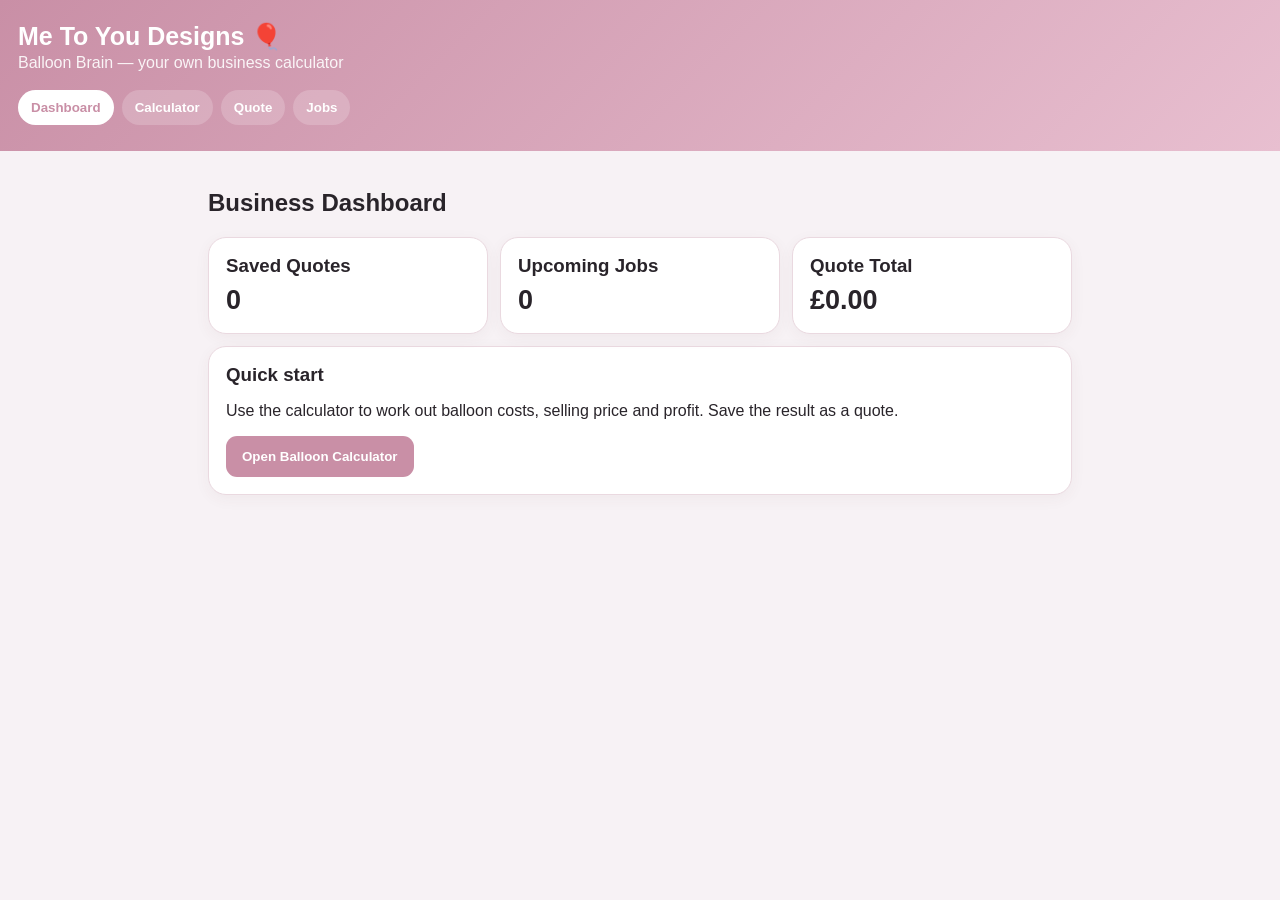
==== index.html @ 910a92fe "Rename index to index.html" ====
<!DOCTYPE html>
<html lang="en">
<head>
<meta charset="UTF-8">
<meta name="viewport" content="width=device-width, initial-scale=1.0">
<meta name="theme-color" content="#c98fa6">
<title>Me To You Designs | Balloon Brain</title>
<style>
:root{
  --pink:#c98fa6; --dark:#29242a; --light:#fff8fb; --border:#ead9e0;
  --green:#3c8b68; --red:#b84f5d;
}
*{box-sizing:border-box}
body{margin:0;font-family:-apple-system,BlinkMacSystemFont,"Segoe UI",sans-serif;background:#f7f2f5;color:var(--dark)}
header{background:linear-gradient(135deg,#c98fa6,#e8bfd0);color:white;padding:22px 18px 26px;position:sticky;top:0;z-index:5}
.logo{font-size:25px;font-weight:800}.sub{opacity:.9;margin-top:3px}
nav{display:flex;gap:8px;overflow:auto;margin-top:18px}
nav button{border:0;background:#ffffff30;color:white;padding:10px 13px;border-radius:999px;white-space:nowrap;font-weight:700}
nav button.active{background:white;color:var(--pink)}
main{max-width:900px;margin:auto;padding:18px}
.screen{display:none}.screen.active{display:block}
.grid{display:grid;grid-template-columns:repeat(auto-fit,minmax(180px,1fr));gap:12px}
.card{background:white;border:1px solid var(--border);border-radius:18px;padding:17px;box-shadow:0 4px 15px #5a33400d}
.card h3{margin:0 0 8px}.big{font-size:27px;font-weight:800}
label{display:block;font-weight:700;font-size:13px;margin:12px 0 5px}
input,select,textarea{width:100%;padding:12px;border:1px solid #dacbd2;border-radius:10px;background:white;font:inherit}
textarea{min-height:80px;resize:vertical}
button.primary{background:var(--pink);color:white;border:0;border-radius:11px;padding:13px 16px;font-weight:800;cursor:pointer}
button.secondary{background:#f2e6eb;color:var(--dark);border:0;border-radius:11px;padding:12px 15px;font-weight:700}
.actions{display:flex;gap:8px;flex-wrap:wrap;margin-top:16px}
.result{background:#fff4f8;border:1px solid #edcfdb;border-radius:15px;padding:15px;margin-top:15px}
.row{display:flex;justify-content:space-between;gap:15px;margin:7px 0}.total{font-size:21px;font-weight:900;border-top:1px solid var(--border);padding-top:10px;margin-top:10px}
.small{font-size:12px;color:#766b72}
.danger{color:var(--red);font-weight:700}
.success{color:var(--green);font-weight:800}
.quote{white-space:pre-wrap;background:white;padding:18px;border-radius:14px;border:1px solid var(--border)}
@media print{
  body{background:white}.no-print,header,nav{display:none!important}
  main{padding:0}.screen{display:none!important}.screen.printable{display:block!important}
}
</style>
</head>
<body>
<header>
  <div class="logo">Me To You Designs 🎈</div>
  <div class="sub">Balloon Brain — your own business calculator</div>
  <nav class="no-print">
    <button class="active" onclick="show('dashboard',this)">Dashboard</button>
    <button onclick="show('calculator',this)">Calculator</button>
    <button onclick="show('quote',this)">Quote</button>
    <button onclick="show('jobs',this)">Jobs</button>
  </nav>
</header>

<main>
<section id="dashboard" class="screen active">
  <h2>Business Dashboard</h2>
  <div class="grid">
    <div class="card"><h3>Saved Quotes</h3><div class="big" id="quoteCount">0</div></div>
    <div class="card"><h3>Upcoming Jobs</h3><div class="big" id="jobCount">0</div></div>
    <div class="card"><h3>Quote Total</h3><div class="big" id="quoteTotal">£0.00</div></div>
  </div>
  <div class="card" style="margin-top:12px">
    <h3>Quick start</h3>
    <p>Use the calculator to work out balloon costs, selling price and profit. Save the result as a quote.</p>
    <button class="primary" onclick="show('calculator',document.querySelectorAll('nav button')[1])">Open Balloon Calculator</button>
  </div>
</section>

<section id="calculator" class="screen">
  <h2>🎈 Balloon Calculator</h2>
  <div class="card">
    <div class="grid">
      <div><label>Display type</label>
        <select id="type">
          <option>Number Stack</option><option>Half Arch</option><option>Full Arch</option>
          <option>Organic Arch</option><option>Classic Arch</option><option>Balloon Column</option>
          <option>Balloon Tower</option><option>Table Centre</option><option>Helium Balloons</option><option>Custom</option>
        </select>
      </div>
      <div><label>Number of balloons</label><input id="balloons" type="number" min="0" value="30"></div>
      <div><label>Cost per balloon (£)</label><input id="balloonCost" type="number" min="0" step=".01" value=".12"></div>
      <div><label>Foils / special balloons (£)</label><input id="foils" type="number" min="0" step=".01" value="0"></div>
      <div><label>Other materials (£)</label><input id="materials" type="number" min="0" step=".01" value="3"></div>
      <div><label>Your labour (£)</label><input id="labour" type="number" min="0" step=".01" value="20"></div>
      <div><label>Delivery / travel (£)</label><input id="delivery" type="number" min="0" step=".01" value="0"></div>
      <div><label>Other costs (£)</label><input id="other" type="number" min="0" step=".01" value="0"></div>
      <div><label>Desired profit margin (%)</label><input id="margin" type="number" min="0" max="95" step="1" value="40"></div>
    </div>
    <div class="actions"><button class="primary" onclick="calculate()">Calculate</button><button class="secondary" onclick="resetCalc()">Reset</button></div>
    <div id="calcResult" class="result" style="display:none"></div>
  </div>
</section>

<section id="quote" class="screen">
  <h2>🧾 Create Quote</h2>
  <div class="card">
    <div class="grid">
      <div><label>Customer name</label><input id="customer"></div>
      <div><label>Customer contact</label><input id="contact"></div>
      <div><label>Event date</label><input id="eventDate" type="date"></div>
      <div><label>Venue</label><input id="venue"></div>
      <div><label>Customer price (£)</label><input id="sellPrice" type="number" min="0" step=".01"></div>
      <div><label>Deposit (£)</label><input id="deposit" type="number" min="0" step=".01" value="0"></div>
    </div>
    <label>Quote notes</label><textarea id="notes" placeholder="Colours, theme, setup details, etc."></textarea>
    <div class="actions">
      <button class="primary" onclick="saveQuote()">Save Quote</button>
      <button class="secondary" onclick="makeQuoteText()">Preview Quote</button>
    </div>
    <div id="quotePreview" class="result" style="display:none"></div>
  </div>
</section>

<section id="jobs" class="screen">
  <h2>📅 Saved Quotes & Jobs</h2>
  <div id="jobsList"></div>
</section>
</main>

<script>
const key='mtyd_balloon_quotes_v1';
let quotes=JSON.parse(localStorage.getItem(key)||'[]');
let lastCalc=null;

function money(n){return '£'+Number(n||0).toFixed(2)}
function val(id){return Number(document.getElementById(id).value)||0}

function show(id,btn){
  document.querySelectorAll('.screen').forEach(x=>x.classList.remove('active'));
  document.getElementById(id).classList.add('active');
  document.querySelectorAll('nav button').forEach(x=>x.classList.remove('active'));
  if(btn)btn.classList.add('active');
  if(id==='jobs')renderJobs();
  updateDash();
}

function calculate(){
  const balloons=val('balloons'), balloonCost=val('balloonCost');
  const balloonTotal=balloons*balloonCost;
  const cost=balloonTotal+val('foils')+val('materials')+val('labour')+val('delivery')+val('other');
  const margin=Math.min(95,val('margin'));
  const sell=cost/(1-margin/100);
  const profit=sell-cost;
  const result=document.getElementById('calcResult');
  lastCalc={type:document.getElementById('type').value,cost,sell,profit};
  result.style.display='block';
  result.innerHTML=`
    <div class="row"><span>Balloon materials</span><strong>${money(balloonTotal)}</strong></div>
    <div class="row"><span>Foils / special balloons</span><strong>${money(val('foils'))}</strong></div>
    <div class="row"><span>Other materials</span><strong>${money(val('materials'))}</strong></div>
    <div class="row"><span>Labour</span><strong>${money(val('labour'))}</strong></div>
    <div class="row"><span>Delivery / travel</span><strong>${money(val('delivery'))}</strong></div>
    <div class="row"><span>Other costs</span><strong>${money(val('other'))}</strong></div>
    <div class="row total"><span>Total cost</span><strong>${money(cost)}</strong></div>
    <div class="row"><span>Suggested customer price</span><strong>${money(sell)}</strong></div>
    <div class="row success"><span>Your estimated profit</span><strong>${money(profit)}</strong></div>
    <div class="small">This is a starting calculator — you can overwrite the customer price when creating the quote.</div>
    <div class="actions"><button class="primary" onclick="usePrice(${sell.toFixed(2)})">Use this price for quote</button></div>`;
}

function usePrice(p){
  document.getElementById('sellPrice').value=p;
  show('quote',document.querySelectorAll('nav button')[2]);
}

function resetCalc(){
  ['balloons','balloonCost','foils','materials','labour','delivery','other','margin'].forEach((id,i)=>{
    document.getElementById(id).value=['30','.12','0','3','20','0','0','40'][i];
  });
  document.getElementById('calcResult').style.display='none';lastCalc=null;
}

function saveQuote(){
  const q={
    id:'MTYD-Q'+String(Date.now()).slice(-6),
    customer:document.getElementById('customer').value.trim()||'Unnamed customer',
    contact:document.getElementById('contact').value.trim(),
    eventDate:document.getElementById('eventDate').value,
    venue:document.getElementById('venue').value.trim(),
    price:val('sellPrice'),deposit:val('deposit'),
    notes:document.getElementById('notes').value.trim(),
    type:lastCalc?.type||'Custom',
    cost:lastCalc?.cost||0,
    profit:lastCalc ? val('sellPrice')-lastCalc.cost : val('sellPrice'),
    created:new Date().toISOString()
  };
  quotes.unshift(q);localStorage.setItem(key,JSON.stringify(quotes));updateDash();
  document.getElementById('quotePreview').style.display='block';
  document.getElementById('quotePreview').innerHTML='<strong>Saved!</strong> '+q.id+' has been saved on this device.';
  renderJobs();
}

function makeQuoteText(){
  const customer=document.getElementById('customer').value||'Customer';
  const price=val('sellPrice'), deposit=val('deposit');
  const balance=Math.max(0,price-deposit);
  const text=`ME TO YOU DESIGNS 🎈

BALLOON QUOTE

Customer: ${customer}
Event date: ${document.getElementById('eventDate').value||'TBC'}
Venue: ${document.getElementById('venue').value||'TBC'}

Package: ${lastCalc?.type||'Custom'}
Price: ${money(price)}
Deposit: ${money(deposit)}
Balance: ${money(balance)}

${document.getElementById('notes').value||''}

Thank you for choosing Me To You Designs.`;
  const box=document.getElementById('quotePreview');
  box.style.display='block';
  box.innerHTML='<div class="quote">'+text.replaceAll('&','&amp;').replaceAll('<','&lt;')+'</div><div class="actions"><button class="secondary" onclick="window.print()">Print / Save PDF</button></div>';
}

function renderJobs(){
  const box=document.getElementById('jobsList');
  if(!quotes.length){box.innerHTML='<div class="card">No saved quotes yet.</div>';return}
  box.innerHTML=quotes.map(q=>`
    <div class="card" style="margin-bottom:10px">
      <div class="row"><strong>${escapeHtml(q.customer)}</strong><strong>${money(q.price)}</strong></div>
      <div class="small">${q.id} · ${q.type} · ${q.eventDate||'Date TBC'}</div>
      <div class="row"><span>Deposit</span><strong>${money(q.deposit)}</strong></div>
      <div class="row"><span>Balance</span><strong>${money(Math.max(0,q.price-q.deposit))}</strong></div>
      <div class="actions"><button class="secondary" onclick="deleteQuote('${q.id}')">Delete</button></div>
    </div>`).join('');
}

function deleteQuote(id){
  quotes=quotes.filter(q=>q.id!==id);localStorage.setItem(key,JSON.stringify(quotes));renderJobs();updateDash();
}
function escapeHtml(s){return String(s).replace(/[&<>"']/g,m=>({'&':'&amp;','<':'&lt;','>':'&gt;','"':'&quot;',"'":'&#39;'}[m]))}
function updateDash(){
  document.getElementById('quoteCount').textContent=quotes.length;
  document.getElementById('jobCount').textContent=quotes.filter(q=>q.eventDate).length;
  document.getElementById('quoteTotal').textContent=money(quotes.reduce((a,q)=>a+q.price,0));
}
updateDash();
</script>
</body>
</html>
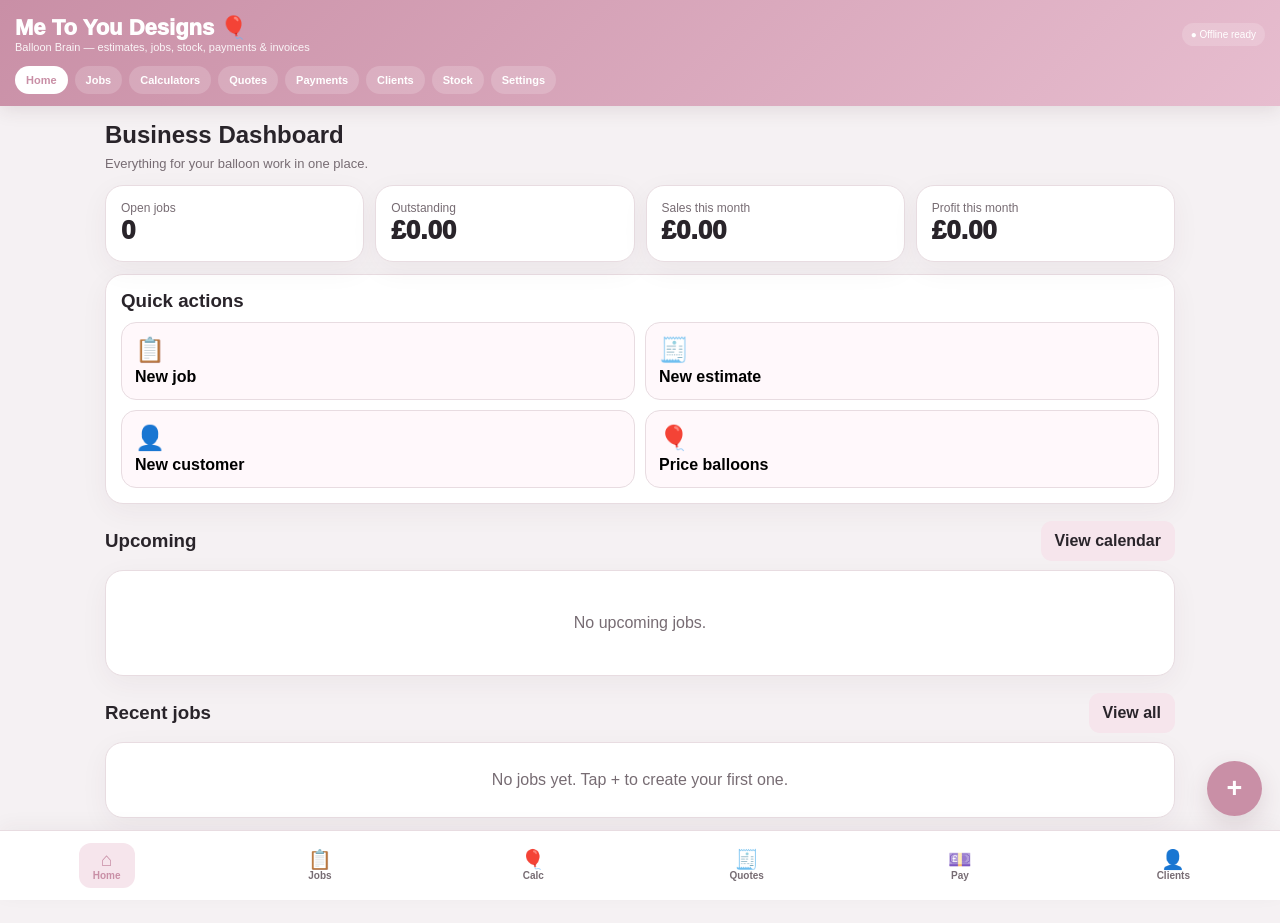
==== commit 53dcfd43: "Rename index 2.html to index.html" ====
--- a/index.html
+++ b/index.html
@@ -1,244 +1,327 @@
-<!DOCTYPE html>
+<!doctype html>
 <html lang="en">
 <head>
-<meta charset="UTF-8">
-<meta name="viewport" content="width=device-width, initial-scale=1.0">
+<meta charset="utf-8">
+<meta name="viewport" content="width=device-width,initial-scale=1,viewport-fit=cover">
 <meta name="theme-color" content="#c98fa6">
-<title>Me To You Designs | Balloon Brain</title>
+<title>Me To You Designs — Balloon Brain</title>
 <style>
-:root{
-  --pink:#c98fa6; --dark:#29242a; --light:#fff8fb; --border:#ead9e0;
-  --green:#3c8b68; --red:#b84f5d;
-}
-*{box-sizing:border-box}
-body{margin:0;font-family:-apple-system,BlinkMacSystemFont,"Segoe UI",sans-serif;background:#f7f2f5;color:var(--dark)}
-header{background:linear-gradient(135deg,#c98fa6,#e8bfd0);color:white;padding:22px 18px 26px;position:sticky;top:0;z-index:5}
-.logo{font-size:25px;font-weight:800}.sub{opacity:.9;margin-top:3px}
-nav{display:flex;gap:8px;overflow:auto;margin-top:18px}
-nav button{border:0;background:#ffffff30;color:white;padding:10px 13px;border-radius:999px;white-space:nowrap;font-weight:700}
-nav button.active{background:white;color:var(--pink)}
-main{max-width:900px;margin:auto;padding:18px}
-.screen{display:none}.screen.active{display:block}
-.grid{display:grid;grid-template-columns:repeat(auto-fit,minmax(180px,1fr));gap:12px}
-.card{background:white;border:1px solid var(--border);border-radius:18px;padding:17px;box-shadow:0 4px 15px #5a33400d}
-.card h3{margin:0 0 8px}.big{font-size:27px;font-weight:800}
-label{display:block;font-weight:700;font-size:13px;margin:12px 0 5px}
-input,select,textarea{width:100%;padding:12px;border:1px solid #dacbd2;border-radius:10px;background:white;font:inherit}
-textarea{min-height:80px;resize:vertical}
-button.primary{background:var(--pink);color:white;border:0;border-radius:11px;padding:13px 16px;font-weight:800;cursor:pointer}
-button.secondary{background:#f2e6eb;color:var(--dark);border:0;border-radius:11px;padding:12px 15px;font-weight:700}
-.actions{display:flex;gap:8px;flex-wrap:wrap;margin-top:16px}
-.result{background:#fff4f8;border:1px solid #edcfdb;border-radius:15px;padding:15px;margin-top:15px}
-.row{display:flex;justify-content:space-between;gap:15px;margin:7px 0}.total{font-size:21px;font-weight:900;border-top:1px solid var(--border);padding-top:10px;margin-top:10px}
-.small{font-size:12px;color:#766b72}
-.danger{color:var(--red);font-weight:700}
-.success{color:var(--green);font-weight:800}
-.quote{white-space:pre-wrap;background:white;padding:18px;border-radius:14px;border:1px solid var(--border)}
-@media print{
-  body{background:white}.no-print,header,nav{display:none!important}
-  main{padding:0}.screen{display:none!important}.screen.printable{display:block!important}
-}
+:root{--pink:#c98fa6;--pink2:#f6e5ec;--pink3:#fff8fb;--ink:#29242a;--muted:#776c73;--bg:#f5f1f3;--card:#fff;--line:#e8dce1;--green:#2e805a;--green2:#e5f4ed;--amber:#a36b17;--amber2:#fff3d9;--red:#b74b58;--red2:#fae7ea;--blue:#5275a7;--blue2:#eaf0f8;--shadow:0 8px 28px #482a340d}
+*{box-sizing:border-box}html{scroll-behavior:smooth}body{margin:0;background:var(--bg);color:var(--ink);font-family:-apple-system,BlinkMacSystemFont,"Segoe UI",sans-serif;padding-bottom:78px}
+button,input,select,textarea{font:inherit}button{cursor:pointer}.hidden{display:none!important}
+.top{position:sticky;top:0;z-index:40;background:linear-gradient(135deg,#c98fa6,#e7bdcf);color:#fff;padding:15px 15px 12px;box-shadow:0 4px 18px #4b24321c}.headrow{display:flex;justify-content:space-between;gap:10px;align-items:center}.brand{font-size:22px;font-weight:950}.tag{font-size:11px;opacity:.9}.online{font-size:10px;background:#ffffff2d;padding:6px 9px;border-radius:999px;white-space:nowrap}.topnav{display:flex;gap:7px;overflow:auto;margin-top:13px}.topnav button{border:0;background:#ffffff2d;color:#fff;border-radius:999px;padding:8px 11px;font-size:11px;font-weight:850;white-space:nowrap}.topnav button.active{background:#fff;color:var(--pink)}
+main{max-width:1100px;margin:auto;padding:15px}.page{display:none}.page.active{display:block}
+h1,h2,h3{margin:0 0 10px}.subtitle{color:var(--muted);font-size:13px;margin:-3px 0 14px}.grid{display:grid;grid-template-columns:repeat(auto-fit,minmax(180px,1fr));gap:11px}.two{display:grid;grid-template-columns:1fr 1fr;gap:11px}.three{display:grid;grid-template-columns:repeat(3,1fr);gap:9px}
+.card{background:var(--card);border:1px solid var(--line);border-radius:18px;padding:15px;box-shadow:var(--shadow);margin-bottom:12px}.metric{font-size:26px;font-weight:950}.muted,.small{font-size:12px;color:var(--muted)}.label{font-size:11px;font-weight:850;display:block;margin:10px 0 5px}input,select,textarea{width:100%;padding:11px;border:1px solid #d9cbd2;border-radius:10px;background:#fff;color:var(--ink);outline:none}textarea{min-height:80px;resize:vertical}.actions{display:flex;flex-wrap:wrap;gap:8px;margin-top:12px}.btn{border:0;border-radius:11px;padding:11px 14px;font-weight:850}.primary{background:var(--pink);color:#fff}.soft{background:var(--pink2);color:var(--ink)}.green{background:var(--green2);color:var(--green)}.amber{background:var(--amber2);color:var(--amber)}.blue{background:var(--blue2);color:var(--blue)}.danger{background:var(--red2);color:var(--red)}.outline{background:#fff;border:1px solid var(--line)}.pill{display:inline-block;padding:5px 8px;border-radius:999px;background:var(--pink2);font-size:10px;font-weight:900}.pill.green{background:var(--green2);color:var(--green)}.pill.amber{background:var(--amber2);color:var(--amber)}.pill.red{background:var(--red2);color:var(--red)}.pill.blue{background:var(--blue2);color:var(--blue)}
+.row{display:flex;justify-content:space-between;gap:14px;padding:6px 0}.total{border-top:1px solid var(--line);padding-top:10px;margin-top:7px;font-size:19px;font-weight:950}.empty{text-align:center;padding:28px;color:var(--muted)}.private{background:var(--pink3);border:1px dashed #d7aabb;border-radius:13px;padding:11px;font-size:12px}.alert{border-radius:14px;padding:12px;margin-bottom:10px;font-size:12px}.alert.amber{background:var(--amber2);color:var(--amber)}.alert.red{background:var(--red2);color:var(--red)}.section{display:flex;justify-content:space-between;align-items:center;gap:10px;margin:17px 0 9px}.section h3{margin:0}.search{margin-bottom:11px}
+.quickgrid{display:grid;grid-template-columns:repeat(2,1fr);gap:10px}.quick{border:1px solid var(--line);background:var(--pink3);border-radius:15px;padding:13px;text-align:left;font-weight:850}.quick b{font-size:24px;display:block;margin-bottom:4px}.element{background:var(--pink3);border:1px solid var(--line);border-radius:14px;padding:11px;margin-bottom:9px}.elementgrid{display:grid;grid-template-columns:1.5fr .6fr .8fr .8fr;gap:8px}.elementtotal{margin-top:8px;border-top:1px solid var(--line);padding-top:7px;font-size:11px}.materialline{display:grid;grid-template-columns:1.4fr .6fr .8fr .8fr auto;gap:7px;align-items:end;margin-bottom:7px}.table{width:100%;border-collapse:collapse;font-size:12px}.table th,.table td{text-align:left;padding:8px;border-bottom:1px solid var(--line)}.table th{font-size:10px;color:var(--muted)}.calendar{display:grid;grid-template-columns:repeat(7,1fr);gap:5px}.day{background:#fff;border:1px solid var(--line);border-radius:10px;min-height:70px;padding:6px;font-size:10px}.day strong{font-size:11px}.day.job{border-color:#d5a8b8;background:var(--pink3)}.day .event{display:block;margin-top:4px;background:var(--pink2);border-radius:5px;padding:3px;font-weight:800;overflow:hidden}.quote-paper{background:#fff;border:1px solid #ddd;border-radius:8px;padding:24px;max-width:820px;margin:auto}.quote-head{display:flex;justify-content:space-between;gap:20px;border-bottom:2px solid var(--pink);padding-bottom:14px;margin-bottom:17px}.logoText{font-size:22px;font-weight:950;color:var(--pink)}.fab{position:fixed;right:18px;bottom:84px;width:55px;height:55px;border:0;border-radius:50%;background:var(--pink);color:#fff;font-size:27px;font-weight:900;box-shadow:0 9px 24px #54293624;z-index:35}.bottom{position:fixed;left:0;right:0;bottom:0;height:70px;background:#fff;border-top:1px solid var(--line);z-index:40;display:flex;justify-content:space-around;align-items:center;padding-bottom:env(safe-area-inset-bottom);box-shadow:0 -5px 18px #482a340b}.bottom button{border:0;background:transparent;color:var(--muted);font-size:10px;font-weight:850;padding:7px 8px;border-radius:12px;min-width:56px}.bottom button span{display:block;font-size:19px;line-height:20px}.bottom button.active{background:var(--pink2);color:var(--pink)}.toast{position:fixed;left:50%;bottom:83px;transform:translate(-50%,15px);background:#29242a;color:#fff;border-radius:999px;padding:10px 15px;font-size:12px;font-weight:850;opacity:0;pointer-events:none;transition:.2s;z-index:90}.toast.show{opacity:1;transform:translate(-50%,0)}
+@media(max-width:650px){.two{grid-template-columns:1fr}.three{grid-template-columns:1fr 1fr}.elementgrid{grid-template-columns:1fr 1fr}.materialline{grid-template-columns:1fr 1fr}.quote-head{display:block}.quote-paper{padding:16px}}
+@media print{body{background:#fff;padding:0}.no-print,.top,.bottom,.fab{display:none!important}.page{display:none!important}.printable{display:block!important}.quote-paper{border:0;max-width:none;box-shadow:none}}
 </style>
 </head>
 <body>
-<header>
-  <div class="logo">Me To You Designs 🎈</div>
-  <div class="sub">Balloon Brain — your own business calculator</div>
-  <nav class="no-print">
-    <button class="active" onclick="show('dashboard',this)">Dashboard</button>
-    <button onclick="show('calculator',this)">Calculator</button>
-    <button onclick="show('quote',this)">Quote</button>
-    <button onclick="show('jobs',this)">Jobs</button>
-  </nav>
+<header class="top no-print">
+ <div class="headrow"><div><div class="brand">Me To You Designs 🎈</div><div class="tag">Balloon Brain — estimates, jobs, stock, payments & invoices</div></div><div class="online">● Offline ready</div></div>
+ <div class="topnav">
+  <button data-go="home" class="active">Home</button><button data-go="jobs">Jobs</button><button data-go="calc">Calculators</button><button data-go="quotes">Quotes</button><button data-go="invoices">Payments</button><button data-go="clients">Clients</button><button data-go="stock">Stock</button><button data-go="settings">Settings</button>
+ </div>
 </header>
 
 <main>
-<section id="dashboard" class="screen active">
-  <h2>Business Dashboard</h2>
-  <div class="grid">
-    <div class="card"><h3>Saved Quotes</h3><div class="big" id="quoteCount">0</div></div>
-    <div class="card"><h3>Upcoming Jobs</h3><div class="big" id="jobCount">0</div></div>
-    <div class="card"><h3>Quote Total</h3><div class="big" id="quoteTotal">£0.00</div></div>
+<!-- HOME -->
+<section id="home" class="page active">
+ <h2>Business Dashboard</h2><div class="subtitle">Everything for your balloon work in one place.</div>
+ <div id="dashboardAlerts"></div>
+ <div class="grid">
+  <div class="card"><div class="muted">Open jobs</div><div class="metric" id="dJobs">0</div></div>
+  <div class="card"><div class="muted">Outstanding</div><div class="metric" id="dOutstanding">£0.00</div></div>
+  <div class="card"><div class="muted">Sales this month</div><div class="metric" id="dSales">£0.00</div></div>
+  <div class="card"><div class="muted">Profit this month</div><div class="metric" id="dProfit">£0.00</div></div>
+ </div>
+ <div class="card"><h3>Quick actions</h3><div class="quickgrid">
+  <button class="quick" onclick="newJob()"><b>📋</b>New job</button>
+  <button class="quick" onclick="newQuote()"><b>🧾</b>New estimate</button>
+  <button class="quick" onclick="newClient()"><b>👤</b>New customer</button>
+  <button class="quick" onclick="go('calc')"><b>🎈</b>Price balloons</button>
+ </div></div>
+ <div class="section"><h3>Upcoming</h3><button class="btn soft" onclick="go('calendar')">View calendar</button></div>
+ <div class="card" id="upcomingHome"></div>
+ <div class="section"><h3>Recent jobs</h3><button class="btn soft" onclick="go('jobs')">View all</button></div>
+ <div id="recentHome"></div>
+</section>
+
+<!-- JOBS -->
+<section id="jobs" class="page">
+ <div class="section"><div><h2>📋 Jobs</h2><div class="subtitle">Your balloon order book.</div></div><button class="btn primary" onclick="newJob()">+ New job</button></div>
+ <input class="search" id="jobSearch" placeholder="Search customer, job number, venue or item…" oninput="renderJobs()">
+ <div class="three">
+  <select id="jobFilterStatus" onchange="renderJobs()"><option value="">All statuses</option><option>Enquiry</option><option>Quote Sent</option><option>Booked</option><option>Deposit Paid</option><option>Ready to Make</option><option>In Progress</option><option>Ready for Setup</option><option>Completed</option><option>Cancelled</option></select>
+  <input id="jobFilterDate" type="date" onchange="renderJobs()">
+  <select id="jobFilterPayment" onchange="renderJobs()"><option value="">All payments</option><option>Unpaid</option><option>Part Paid</option><option>Paid</option></select>
+ </div>
+ <div id="jobList" style="margin-top:12px"></div>
+</section>
+
+<!-- JOB FORM -->
+<section id="jobForm" class="page">
+ <div class="section"><div><h2 id="jobFormTitle">New Job</h2><div class="subtitle">Create the full balloon job record.</div></div><button class="btn soft" onclick="go('jobs')">Cancel</button></div>
+ <div class="card">
+  <h3>Customer & event</h3><div class="two">
+   <div><label class="label">Customer</label><select id="jClient"></select></div>
+   <div><label class="label">Customer contact</label><input id="jContact"></div>
+   <div><div class="label">Event date</div><input id="jDate" type="date"></div>
+   <div><div class="label">Event time</div><input id="jTime" type="time"></div>
+   <div><div class="label">Occasion</div><input id="jOccasion" placeholder="Birthday, baby shower, wedding…"></div>
+   <div><div class="label">Venue</div><input id="jVenue"></div>
+   <div><div class="label">Indoor / outdoor</div><select id="jLocation"><option>Indoor</option><option>Outdoor</option><option>Both</option></select></div>
+   <div><div class="label">Delivery / collection</div><select id="jDelivery"><option>Collection</option><option>Delivery</option><option>Delivery + setup</option><option>Customer setup</option></select></div>
   </div>
-  <div class="card" style="margin-top:12px">
-    <h3>Quick start</h3>
-    <p>Use the calculator to work out balloon costs, selling price and profit. Save the result as a quote.</p>
-    <button class="primary" onclick="show('calculator',document.querySelectorAll('nav button')[1])">Open Balloon Calculator</button>
+  <label class="label">Theme / colours</label><input id="jTheme" placeholder="e.g. pink, white, rose gold">
+  <label class="label">Customer notes</label><textarea id="jNotes"></textarea>
+ </div>
+ <div class="card">
+  <h3>Job status & payment</h3><div class="two">
+   <div><label class="label">Job status</label><select id="jStatus"><option>Enquiry</option><option>Quote Sent</option><option>Booked</option><option>Deposit Paid</option><option>Ready to Make</option><option>In Progress</option><option>Ready for Setup</option><option>Completed</option><option>Cancelled</option></select></div>
+   <div><label class="label">Payment status</label><select id="jPaymentStatus"><option>Unpaid</option><option>Part Paid</option><option>Paid</option></select></div>
+   <div><label class="label">Customer price (£)</label><input id="jPrice" type="number" step=".01"></div>
+   <div><label class="label">Deposit (£)</label><input id="jDeposit" type="number" step=".01" value="0"></div>
+   <div><label class="label">Labour (£)</label><input id="jLabour" type="number" step=".01" value="0"></div>
+   <div><label class="label">Delivery/travel (£)</label><input id="jTravel" type="number" step=".01" value="0"></div>
   </div>
-</section>
-
-<section id="calculator" class="screen">
-  <h2>🎈 Balloon Calculator</h2>
-  <div class="card">
-    <div class="grid">
-      <div><label>Display type</label>
-        <select id="type">
-          <option>Number Stack</option><option>Half Arch</option><option>Full Arch</option>
-          <option>Organic Arch</option><option>Classic Arch</option><option>Balloon Column</option>
-          <option>Balloon Tower</option><option>Table Centre</option><option>Helium Balloons</option><option>Custom</option>
-        </select>
-      </div>
-      <div><label>Number of balloons</label><input id="balloons" type="number" min="0" value="30"></div>
-      <div><label>Cost per balloon (£)</label><input id="balloonCost" type="number" min="0" step=".01" value=".12"></div>
-      <div><label>Foils / special balloons (£)</label><input id="foils" type="number" min="0" step=".01" value="0"></div>
-      <div><label>Other materials (£)</label><input id="materials" type="number" min="0" step=".01" value="3"></div>
-      <div><label>Your labour (£)</label><input id="labour" type="number" min="0" step=".01" value="20"></div>
-      <div><label>Delivery / travel (£)</label><input id="delivery" type="number" min="0" step=".01" value="0"></div>
-      <div><label>Other costs (£)</label><input id="other" type="number" min="0" step=".01" value="0"></div>
-      <div><label>Desired profit margin (%)</label><input id="margin" type="number" min="0" max="95" step="1" value="40"></div>
-    </div>
-    <div class="actions"><button class="primary" onclick="calculate()">Calculate</button><button class="secondary" onclick="resetCalc()">Reset</button></div>
-    <div id="calcResult" class="result" style="display:none"></div>
-  </div>
-</section>
-
-<section id="quote" class="screen">
-  <h2>🧾 Create Quote</h2>
-  <div class="card">
-    <div class="grid">
-      <div><label>Customer name</label><input id="customer"></div>
-      <div><label>Customer contact</label><input id="contact"></div>
-      <div><label>Event date</label><input id="eventDate" type="date"></div>
-      <div><label>Venue</label><input id="venue"></div>
-      <div><label>Customer price (£)</label><input id="sellPrice" type="number" min="0" step=".01"></div>
-      <div><label>Deposit (£)</label><input id="deposit" type="number" min="0" step=".01" value="0"></div>
-    </div>
-    <label>Quote notes</label><textarea id="notes" placeholder="Colours, theme, setup details, etc."></textarea>
-    <div class="actions">
-      <button class="primary" onclick="saveQuote()">Save Quote</button>
-      <button class="secondary" onclick="makeQuoteText()">Preview Quote</button>
-    </div>
-    <div id="quotePreview" class="result" style="display:none"></div>
-  </div>
-</section>
-
-<section id="jobs" class="screen">
-  <h2>📅 Saved Quotes & Jobs</h2>
-  <div id="jobsList"></div>
+  <div id="jProfit" class="private" style="margin-top:10px"></div>
+ </div>
+ <div class="card">
+  <div class="section"><h3>Balloon elements</h3><button class="btn soft" onclick="addJobElement()">+ Add element</button></div>
+  <div class="small">Build the complete job from multiple balloon displays. Costs remain private.</div>
+  <div id="jobElements"></div>
+  <div id="jobTotals" class="private"></div>
+ </div>
+ <div class="card">
+  <h3>Materials needed</h3>
+  <div class="small">Use pack prices from your Balloon Cost Library or add a one-off material.</div>
+  <div id="jobMaterials"></div>
+  <div class="actions"><button class="btn soft" onclick="addJobMaterial()">+ Add material</button></div>
+ </div>
+ <div class="card"><label class="label">Internal notes</label><textarea id="jInternal"></textarea><div class="actions"><button class="btn primary" onclick="saveJob()">Save job</button><button class="btn danger" id="deleteJobBtn" onclick="deleteCurrentJob()" style="display:none">Delete job</button></div></div>
+</section>
+
+<!-- CALCULATORS -->
+<section id="calc" class="page">
+ <h2>🎈 Balloon Calculators</h2><div class="subtitle">Use these to build quantities/costs, then send the result into a job.</div>
+ <div class="grid">
+  <div class="card"><h3>Classic Garland / Arch</h3><label class="label">Length (ft)</label><input id="cLen" type="number" value="10"><label class="label">Balloons per foot</label><input id="cBpf" type="number" value="4"><label class="label">Average balloon cost (£)</label><input id="cCost" type="number" value=".14" step=".01"><button class="btn primary" onclick="calcArch()">Calculate</button><div id="cOut" class="private" style="margin-top:9px"></div></div>
+  <div class="card"><h3>Organic Garland</h3><label class="label">Length (ft)</label><input id="oLen" type="number" value="10"><label class="label">Balloons per foot</label><input id="oBpf" type="number" value="8"><label class="label">Average cost (£)</label><input id="oCost" type="number" value=".15" step=".01"><button class="btn primary" onclick="calcOrganic()">Calculate</button><div id="oOut" class="private" style="margin-top:9px"></div></div>
+  <div class="card"><h3>Column</h3><label class="label">Number of columns</label><input id="colN" type="number" value="2"><label class="label">Balloons per column</label><input id="colB" type="number" value="30"><label class="label">Cost per balloon (£)</label><input id="colC" type="number" value=".14" step=".01"><button class="btn primary" onclick="calcSimple('column')">Calculate</button><div id="colOut" class="private"></div></div>
+  <div class="card"><h3>Number Stack</h3><label class="label">Stacks</label><input id="nsN" type="number" value="1"><label class="label">Balloons each</label><input id="nsB" type="number" value="12"><label class="label">Cost each (£)</label><input id="nsC" type="number" value=".15" step=".01"><label class="label">Foil number/extras (£)</label><input id="nsF" type="number" value="3" step=".01"><button class="btn primary" onclick="calcSimple('stack')">Calculate</button><div id="nsOut" class="private"></div></div>
+  <div class="card"><h3>Tower</h3><label class="label">Towers</label><input id="twN" type="number" value="1"><label class="label">Balloons each</label><input id="twB" type="number" value="40"><label class="label">Cost each (£)</label><input id="twC" type="number" value=".14" step=".01"><button class="btn primary" onclick="calcSimple('tower')">Calculate</button><div id="twOut" class="private"></div></div>
+  <div class="card"><h3>Helium Bouquet</h3><label class="label">Balloons</label><input id="heN" type="number" value="10"><label class="label">Balloon each (£)</label><input id="heC" type="number" value=".20" step=".01"><label class="label">Helium each (£)</label><input id="heH" type="number" value=".45" step=".01"><label class="label">Ribbon/weight (£)</label><input id="heW" type="number" value="2" step=".01"><button class="btn primary" onclick="calcSimple('helium')">Calculate</button><div id="heOut" class="private"></div></div>
+  <div class="card"><h3>Hoop</h3><label class="label">Circumference (ft)</label><input id="hoL" type="number" value="10"><label class="label">Balloons per foot</label><input id="hoB" type="number" value="7"><label class="label">Cost each (£)</label><input id="hoC" type="number" value=".15" step=".01"><button class="btn primary" onclick="calcSimple('hoop')">Calculate</button><div id="hoOut" class="private"></div></div>
+  <div class="card"><h3>Custom</h3><label class="label">Description</label><input id="cuName" placeholder="Custom display"><label class="label">Material cost (£)</label><input id="cuCost" type="number" step=".01"><label class="label">Suggested markup (%)</label><input id="cuMarkup" type="number" value="100"><button class="btn primary" onclick="calcCustom()">Calculate</button><div id="cuOut" class="private"></div></div>
+ </div>
+ <div class="card"><h3>Balloon recipes</h3><div class="small">Defaults are editable in Balloon Costs. These are starting estimates, not manufacturer rules.</div><div class="grid" id="recipeView"></div></div>
+</section>
+
+<!-- QUOTES -->
+<section id="quotes" class="page">
+ <div class="section"><div><h2>🧾 Estimates</h2><div class="subtitle">Create, review and convert estimates to invoices.</div></div><button class="btn primary" onclick="newQuote()">+ New estimate</button></div>
+ <input class="search" id="quoteSearch" placeholder="Search customer, quote number or item…" oninput="renderQuotes()">
+ <div id="quoteList"></div>
+</section>
+
+<section id="quoteForm" class="page">
+ <div class="section"><h2>New Estimate</h2><button class="btn soft" onclick="go('quotes')">Cancel</button></div>
+ <div class="card"><h3>Customer & event</h3><div class="two">
+  <div><label class="label">Customer</label><select id="qClient"></select></div><div><label class="label">Event date</label><input id="qDate" type="date"></div>
+  <div><label class="label">Venue</label><input id="qVenue"></div><div><label class="label">Event time</label><input id="qTime" type="time"></div>
+  <div><label class="label">Occasion</label><input id="qOccasion"></div><div><label class="label">Job status</label><select id="qStatus"><option>Estimate</option><option>Quote Sent</option><option>Booked</option><option>Deposit Paid</option></select></div>
+ </div></div>
+ <div class="card"><div class="section"><h3>Estimate elements</h3><button class="btn soft" onclick="addQuoteElement()">+ Add element</button></div><div id="quoteElements"></div></div>
+ <div class="card"><h3>Pricing</h3><div class="two"><div><label class="label">Discount (£)</label><input id="qDiscount" type="number" value="0" step=".01"></div><div><label class="label">Delivery/setup (£)</label><input id="qExtra" type="number" value="0" step=".01"></div><div><label class="label">Customer total (£)</label><input id="qPrice" type="number" step=".01"></div><div><label class="label">Deposit required (£)</label><input id="qDeposit" type="number" value="0" step=".01"></div><div><label class="label">Private total cost (£)</label><input id="qCost" type="number" value="0" step=".01"></div></div><div id="qProfit" class="private" style="margin-top:10px"></div></div>
+ <div class="card"><label class="label">Customer-facing notes</label><textarea id="qNotes"></textarea><label class="label">Terms</label><textarea id="qTerms"></textarea><div class="actions"><button class="btn primary" onclick="saveQuote()">Save estimate</button></div></div>
+</section>
+
+<section id="quoteView" class="page printable"><div id="quotePaper" class="quote-paper"></div></section>
+
+<!-- INVOICES -->
+<section id="invoices" class="page">
+ <div class="section"><div><h2>💷 Invoices & Payments</h2><div class="subtitle">Track deposits, balances and payment history.</div></div></div>
+ <input class="search" id="invoiceSearch" placeholder="Search customer or invoice number…" oninput="renderInvoices()">
+ <div id="invoiceList"></div>
+</section>
+<section id="invoiceView" class="page printable"><div id="invoicePaper" class="quote-paper"></div></section>
+
+<!-- CLIENTS -->
+<section id="clients" class="page">
+ <div class="section"><div><h2>👤 Customers</h2><div class="subtitle">Customer history lives with their jobs.</div></div><button class="btn primary" onclick="newClient()">+ Customer</button></div>
+ <input class="search" id="clientSearch" placeholder="Search customers…" oninput="renderClients()">
+ <div id="clientList"></div>
+</section>
+<section id="clientForm" class="page">
+ <div class="section"><h2>New Customer</h2><button class="btn soft" onclick="go('clients')">Cancel</button></div>
+ <div class="card"><div class="two"><div><label class="label">Name</label><input id="cName"></div><div><label class="label">Phone</label><input id="cPhone"></div><div><label class="label">Email</label><input id="cEmail"></div><div><label class="label">Address</label><input id="cAddress"></div></div><label class="label">Customer notes</label><textarea id="cNotes"></textarea><div class="actions"><button class="btn primary" onclick="saveClient()">Save customer</button></div></div>
+</section>
+
+<!-- STOCK -->
+<section id="stock" class="page">
+ <div class="section"><div><h2>📦 Stock</h2><div class="subtitle">Track balloon and business materials.</div></div><button class="btn primary" onclick="newStock()">+ Stock item</button></div>
+ <input class="search" id="stockSearch" placeholder="Search stock…" oninput="renderStock()"><div id="stockList"></div>
+</section>
+<section id="stockForm" class="page">
+ <div class="section"><h2>Stock Item</h2><button class="btn soft" onclick="go('stock')">Cancel</button></div>
+ <div class="card"><div class="two"><div><label class="label">Item</label><input id="sName" placeholder='e.g. Baby pink 11" latex'></div><div><label class="label">Colour</label><input id="sColour"></div><div><label class="label">Size</label><input id="sSize"></div><div><label class="label">Supplier</label><input id="sSupplier" placeholder="Amazon"></div><div><label class="label">Pack quantity</label><input id="sPack" type="number" value="50"></div><div><label class="label">Pack price (£)</label><input id="sPrice" type="number" step=".01"></div><div><label class="label">Current units</label><input id="sQty" type="number" value="0"></div><div><label class="label">Low stock level</label><input id="sMin" type="number" value="10"></div></div><div id="sUnit" class="private" style="margin-top:10px"></div><div class="actions"><button class="btn primary" onclick="saveStock()">Save stock</button></div></div>
+</section>
+
+<!-- BALLOON COSTS -->
+<section id="balloons" class="page">
+ <div class="section"><div><h2>🎈 Balloon Cost Library</h2><div class="subtitle">For your Amazon packs now; wholesale later.</div></div><button class="btn primary" onclick="newBalloon()">+ Balloon cost</button></div>
+ <div class="card private">📦 Enter <b>pack quantity</b> and <b>pack price</b>. The app calculates cost per balloon automatically.</div>
+ <div id="balloonList"></div>
+ <div class="card"><h3>Arch recipe defaults</h3><div class="grid" id="recipeEdit"></div><div class="small" style="margin-top:8px">These are editable starting assumptions. Adjust them to match your own balloon recipes.</div></div>
+</section>
+<section id="balloonForm" class="page">
+ <div class="section"><h2>Balloon / Material Cost</h2><button class="btn soft" onclick="go('balloons')">Cancel</button></div>
+ <div class="card"><div class="two"><div><label class="label">Name</label><input id="bName" placeholder='e.g. Baby Pink 11"'></div><div><label class="label">Size</label><select id="bSize"><option>5"</option><option>11"</option><option>16"</option><option>18"</option><option>24"</option><option>36"</option><option>260S</option><option>Foil</option><option>Other</option></select></div><div><label class="label">Colour</label><input id="bColour"></div><div><label class="label">Supplier</label><input id="bSupplier" value="Amazon"></div><div><label class="label">Pack quantity</label><input id="bPack" type="number" value="50"></div><div><label class="label">Pack price (£)</label><input id="bPrice" type="number" step=".01"></div></div><div id="bUnit" class="private" style="margin-top:10px"></div><div class="actions"><button class="btn primary" onclick="saveBalloon()">Save</button></div></div>
+</section>
+
+<!-- CALENDAR -->
+<section id="calendar" class="page">
+ <div class="section"><div><h2>📅 Calendar</h2><div class="subtitle">Your balloon bookings by date.</div></div><button class="btn soft" onclick="calendarToday()">Today</button></div>
+ <div class="card"><div class="row"><button class="btn soft" onclick="changeMonth(-1)">‹</button><b id="calTitle"></b><button class="btn soft" onclick="changeMonth(1)">›</button></div><div id="calendarGrid" class="calendar"></div></div>
+</section>
+
+<!-- SETTINGS -->
+<section id="settings" class="page">
+ <h2>⚙️ Business Settings</h2>
+ <div class="card"><div class="two"><div><label class="label">Business name</label><input id="setName"></div><div><label class="label">Business email</label><input id="setEmail"></div><div><label class="label">Phone</label><input id="setPhone"></div><div><label class="label">Website</label><input id="setWebsite"></div></div><label class="label">Payment details</label><textarea id="setPay"></textarea><label class="label">Default terms</label><textarea id="setTerms"></textarea><div class="actions"><button class="btn primary" onclick="saveSettings()">Save settings</button></div></div>
+ <div class="card"><h3>Data</h3><div class="small">Your information is stored in this browser/device. Export backups regularly.</div><div class="actions"><button class="btn soft" onclick="backup()">Export backup</button><button class="btn soft" onclick="document.getElementById('restoreFile').click()">Restore backup</button><input id="restoreFile" type="file" accept=".json" hidden onchange="restoreBackup(this)"><button class="btn danger" onclick="resetAll()">Delete all app data</button></div></div>
 </section>
 </main>
 
+<button class="fab no-print" onclick="newJob()">+</button>
+<nav class="bottom no-print">
+ <button data-go="home" class="active"><span>⌂</span>Home</button><button data-go="jobs"><span>📋</span>Jobs</button><button data-go="calc"><span>🎈</span>Calc</button><button data-go="quotes"><span>🧾</span>Quotes</button><button data-go="invoices"><span>💷</span>Pay</button><button data-go="clients"><span>👤</span>Clients</button>
+</nav>
+<div id="toast" class="toast"></div>
+
 <script>
-const key='mtyd_balloon_quotes_v1';
-let quotes=JSON.parse(localStorage.getItem(key)||'[]');
-let lastCalc=null;
-
-function money(n){return '£'+Number(n||0).toFixed(2)}
-function val(id){return Number(document.getElementById(id).value)||0}
-
-function show(id,btn){
-  document.querySelectorAll('.screen').forEach(x=>x.classList.remove('active'));
-  document.getElementById(id).classList.add('active');
-  document.querySelectorAll('nav button').forEach(x=>x.classList.remove('active'));
-  if(btn)btn.classList.add('active');
-  if(id==='jobs')renderJobs();
-  updateDash();
+const KEY='mtyd_balloon_brain_full_v1';
+let db=JSON.parse(localStorage.getItem(KEY)||'null');
+if(!db) db={clients:[],jobs:[],quotes:[],invoices:[],stock:[],balloons:[],payments:[],settings:{name:'Me To You Designs',email:'metoyoudeisgns@outlook.com',phone:'',website:'',pay:'',terms:''},recipes:{classic:4,organic:8,hoop:7}};
+db.clients??=[];db.jobs??=[];db.quotes??=[];db.invoices??=[];db.stock??=[];db.balloons??=[];db.payments??=[];db.recipes??={classic:4,organic:8,hoop:7};
+let editingJobId=null, editingClientId=null, editingStockId=null, editingBalloonId=null, calDate=new Date();
+
+const $=id=>document.getElementById(id);
+const val=id=>Number($(id)?.value)||0;
+const money=n=>'£'+Number(n||0).toFixed(2);
+const esc=s=>String(s??'').replace(/[&<>"']/g,m=>({'&':'&amp;','<':'&lt;','>':'&gt;','"':'&quot;',"'":'&#39;'}[m]));
+function persist(){localStorage.setItem(KEY,JSON.stringify(db));renderAll()}
+function toast(msg){let t=$('toast');t.textContent=msg;t.classList.add('show');setTimeout(()=>t.classList.remove('show'),1900)}
+function go(id){document.querySelectorAll('.page').forEach(x=>x.classList.remove('active'));$(id)?.classList.add('active');document.querySelectorAll('[data-go]').forEach(b=>b.classList.toggle('active',b.dataset.go===id));renderAll();window.scrollTo(0,0)}
+document.querySelectorAll('[data-go]').forEach(b=>b.onclick=()=>go(b.dataset.go));
+
+function clientName(id){return db.clients.find(c=>c.id===id)?.name||'Customer'}
+function statusClass(s){if(['Paid','Completed'].includes(s))return'green';if(['Unpaid','Cancelled'].includes(s))return'red';if(['Deposit Paid','Part Paid','Booked'].includes(s))return'blue';return'amber'}
+function currentMonth(x){let d=new Date(x||Date.now());let n=new Date();return d.getFullYear()===n.getFullYear()&&d.getMonth()===n.getMonth()}
+
+function renderDashboard(){
+ const open=db.jobs.filter(j=>!['Completed','Cancelled'].includes(j.status)).length;
+ const outstanding=db.invoices.reduce((a,i)=>a+Math.max(0,i.total-i.paid),0);
+ const sales=db.invoices.filter(i=>currentMonth(i.date)).reduce((a,i)=>a+i.total,0);
+ const profit=db.jobs.filter(j=>currentMonth(j.date)).reduce((a,j)=>a+(j.price-(j.cost||0)),0);
+ $('dJobs').textContent=open;$('dOutstanding').textContent=money(outstanding);$('dSales').textContent=money(sales);$('dProfit').textContent=money(profit);
+ let alerts=[];
+ let unpaid=db.invoices.filter(i=>i.total>i.paid).length;
+ if(unpaid)alerts.push(`<div class="alert amber">💷 <b>${unpaid}</b> invoice(s) have money outstanding.</div>`);
+ let low=db.stock.filter(s=>s.qty<=s.min).length;
+ if(low)alerts.push(`<div class="alert red">📦 <b>${low}</b> stock item(s) are at or below your low-stock level.</div>`);
+ $('dashboardAlerts').innerHTML=alerts.join('');
+ const up=db.jobs.filter(j=>j.date&&new Date(j.date+'T00:00')>=new Date(new Date().toISOString().slice(0,10))).sort((a,b)=>a.date.localeCompare(b.date)).slice(0,6);
+ $('upcomingHome').innerHTML=up.length?up.map(j=>`<div class="row"><span><b>${esc(j.clientName)}</b><br><span class="small">${esc(j.item||'Balloon job')} · ${esc(j.venue||'Venue TBC')}</span></span><span><b>${j.date}</b><br><span class="pill ${statusClass(j.status)}">${esc(j.status)}</span></span></div>`).join(''):'<div class="empty">No upcoming jobs.</div>';
+ const recent=[...db.jobs].sort((a,b)=>b.created.localeCompare(a.created)).slice(0,5);
+ $('recentHome').innerHTML=recent.length?recent.map(j=>jobCard(j)).join(''):'<div class="card empty">No jobs yet. Tap + to create your first one.</div>';
 }
-
-function calculate(){
-  const balloons=val('balloons'), balloonCost=val('balloonCost');
-  const balloonTotal=balloons*balloonCost;
-  const cost=balloonTotal+val('foils')+val('materials')+val('labour')+val('delivery')+val('other');
-  const margin=Math.min(95,val('margin'));
-  const sell=cost/(1-margin/100);
-  const profit=sell-cost;
-  const result=document.getElementById('calcResult');
-  lastCalc={type:document.getElementById('type').value,cost,sell,profit};
-  result.style.display='block';
-  result.innerHTML=`
-    <div class="row"><span>Balloon materials</span><strong>${money(balloonTotal)}</strong></div>
-    <div class="row"><span>Foils / special balloons</span><strong>${money(val('foils'))}</strong></div>
-    <div class="row"><span>Other materials</span><strong>${money(val('materials'))}</strong></div>
-    <div class="row"><span>Labour</span><strong>${money(val('labour'))}</strong></div>
-    <div class="row"><span>Delivery / travel</span><strong>${money(val('delivery'))}</strong></div>
-    <div class="row"><span>Other costs</span><strong>${money(val('other'))}</strong></div>
-    <div class="row total"><span>Total cost</span><strong>${money(cost)}</strong></div>
-    <div class="row"><span>Suggested customer price</span><strong>${money(sell)}</strong></div>
-    <div class="row success"><span>Your estimated profit</span><strong>${money(profit)}</strong></div>
-    <div class="small">This is a starting calculator — you can overwrite the customer price when creating the quote.</div>
-    <div class="actions"><button class="primary" onclick="usePrice(${sell.toFixed(2)})">Use this price for quote</button></div>`;
+function jobCard(j){
+ let bal=Math.max(0,j.price-(j.deposit||0));
+ return `<div class="card"><div class="row"><div><b>${esc(j.clientName)}</b><br><span class="small">${esc(j.id)} · ${esc(j.item||'Balloon job')}</span></div><span class="pill ${statusClass(j.status)}">${esc(j.status)}</span></div><div class="row"><span>${j.date||'Date TBC'} · ${esc(j.venue||'Venue TBC')}</span><b>${money(j.price)}</b></div><div class="row"><span>Deposit ${money(j.deposit)}</span><span>Balance ${money(bal)}</span></div><div class="actions"><button class="btn primary" onclick="editJob('${j.id}')">Open</button><button class="btn soft" onclick="cycleJob('${j.id}')">Next status</button></div></div>`;
 }
-
-function usePrice(p){
-  document.getElementById('sellPrice').value=p;
-  show('quote',document.querySelectorAll('nav button')[2]);
+function renderJobs(){
+ let q=($('jobSearch')?.value||'').toLowerCase(), st=$('jobFilterStatus')?.value||'', date=$('jobFilterDate')?.value||'', pay=$('jobFilterPayment')?.value||'';
+ let rows=db.jobs.filter(j=>(j.clientName+' '+j.id+' '+(j.item||'')+' '+(j.venue||'')).toLowerCase().includes(q)&&(!st||j.status===st)&&(!date||j.date===date)&&(!pay||paymentState(j)===pay)).sort((a,b)=>(a.date||'9999').localeCompare(b.date||'9999'));
+ $('jobList').innerHTML=rows.length?rows.map(jobCard).join(''):'<div class="card empty">No jobs match those filters.</div>';
 }
-
-function resetCalc(){
-  ['balloons','balloonCost','foils','materials','labour','delivery','other','margin'].forEach((id,i)=>{
-    document.getElementById(id).value=['30','.12','0','3','20','0','0','40'][i];
-  });
-  document.getElementById('calcResult').style.display='none';lastCalc=null;
-}
-
-function saveQuote(){
-  const q={
-    id:'MTYD-Q'+String(Date.now()).slice(-6),
-    customer:document.getElementById('customer').value.trim()||'Unnamed customer',
-    contact:document.getElementById('contact').value.trim(),
-    eventDate:document.getElementById('eventDate').value,
-    venue:document.getElementById('venue').value.trim(),
-    price:val('sellPrice'),deposit:val('deposit'),
-    notes:document.getElementById('notes').value.trim(),
-    type:lastCalc?.type||'Custom',
-    cost:lastCalc?.cost||0,
-    profit:lastCalc ? val('sellPrice')-lastCalc.cost : val('sellPrice'),
-    created:new Date().toISOString()
-  };
-  quotes.unshift(q);localStorage.setItem(key,JSON.stringify(quotes));updateDash();
-  document.getElementById('quotePreview').style.display='block';
-  document.getElementById('quotePreview').innerHTML='<strong>Saved!</strong> '+q.id+' has been saved on this device.';
-  renderJobs();
-}
-
-function makeQuoteText(){
-  const customer=document.getElementById('customer').value||'Customer';
-  const price=val('sellPrice'), deposit=val('deposit');
-  const balance=Math.max(0,price-deposit);
-  const text=`ME TO YOU DESIGNS 🎈
-
-BALLOON QUOTE
-
-Customer: ${customer}
-Event date: ${document.getElementById('eventDate').value||'TBC'}
-Venue: ${document.getElementById('venue').value||'TBC'}
-
-Package: ${lastCalc?.type||'Custom'}
-Price: ${money(price)}
-Deposit: ${money(deposit)}
-Balance: ${money(balance)}
-
-${document.getElementById('notes').value||''}
-
-Thank you for choosing Me To You Designs.`;
-  const box=document.getElementById('quotePreview');
-  box.style.display='block';
-  box.innerHTML='<div class="quote">'+text.replaceAll('&','&amp;').replaceAll('<','&lt;')+'</div><div class="actions"><button class="secondary" onclick="window.print()">Print / Save PDF</button></div>';
-}
-
-function renderJobs(){
-  const box=document.getElementById('jobsList');
-  if(!quotes.length){box.innerHTML='<div class="card">No saved quotes yet.</div>';return}
-  box.innerHTML=quotes.map(q=>`
-    <div class="card" style="margin-bottom:10px">
-      <div class="row"><strong>${escapeHtml(q.customer)}</strong><strong>${money(q.price)}</strong></div>
-      <div class="small">${q.id} · ${q.type} · ${q.eventDate||'Date TBC'}</div>
-      <div class="row"><span>Deposit</span><strong>${money(q.deposit)}</strong></div>
-      <div class="row"><span>Balance</span><strong>${money(Math.max(0,q.price-q.deposit))}</strong></div>
-      <div class="actions"><button class="secondary" onclick="deleteQuote('${q.id}')">Delete</button></div>
-    </div>`).join('');
-}
-
-function deleteQuote(id){
-  quotes=quotes.filter(q=>q.id!==id);localStorage.setItem(key,JSON.stringify(quotes));renderJobs();updateDash();
-}
-function escapeHtml(s){return String(s).replace(/[&<>"']/g,m=>({'&':'&amp;','<':'&lt;','>':'&gt;','"':'&quot;',"'":'&#39;'}[m]))}
-function updateDash(){
-  document.getElementById('quoteCount').textContent=quotes.length;
-  document.getElementById('jobCount').textContent=quotes.filter(q=>q.eventDate).length;
-  document.getElementById('quoteTotal').textContent=money(quotes.reduce((a,q)=>a+q.price,0));
-}
-updateDash();
+function paymentState(j){if((j.deposit||0)<=0)return'Unpaid';if(j.deposit>=j.price&&j.price>0)return'Paid';return'Part Paid'}
+function cycleJob(id){let j=db.jobs.find(x=>x.id===id);if(!j)return;let s=['Enquiry','Quote Sent','Booked','Deposit Paid','Ready to Make','In Progress','Ready for Setup','Completed'];let i=s.indexOf(j.status);j.status=s[(i+1+s.length)%s.length];if(j.status==='Deposit Paid')j.paymentStatus='Part Paid';persist();toast('Status: '+j.status)}
+function newJob(){editingJobId=null;$('jobFormTitle').textContent='New Job';$('deleteJobBtn').style.display='none';clearJobForm();populateJobClients();addJobElement();go('jobForm')}
+function populateJobClients(){ $('jClient').innerHTML='<option value="">New / unsaved customer</option>'+db.clients.map(c=>`<option value="${c.id}">${esc(c.name)}</option>`).join('')}
+function clearJobForm(){['jContact','jDate','jTime','jOccasion','jVenue','jTheme','jNotes','jPrice','jDeposit','jLabour','jTravel','jInternal'].forEach(id=>$(id).value='');$('jLocation').value='Indoor';$('jDelivery').value='Collection';$('jStatus').value='Enquiry';$('jPaymentStatus').value='Unpaid';$('jobElements').innerHTML='';$('jobMaterials').innerHTML='';}
+$('jClient').onchange=()=>{let c=db.clients.find(x=>x.id===$('jClient').value);if(c)$('jContact').value=[c.phone,c.email].filter(Boolean).join(' · ')}
+function editJob(id){let j=db.jobs.find(x=>x.id===id);if(!j)return;editingJobId=id;go('jobForm');$('jobFormTitle').textContent='Edit '+j.id;$('deleteJobBtn').style.display='inline-block';populateJobClients();$('jClient').value=j.clientId||'';$('jContact').value=j.contact||'';$('jDate').value=j.date||'';$('jTime').value=j.time||'';$('jOccasion').value=j.occasion||'';$('jVenue').value=j.venue||'';$('jLocation').value=j.location||'Indoor';$('jDelivery').value=j.delivery||'Collection';$('jTheme').value=j.theme||'';$('jNotes').value=j.notes||'';$('jStatus').value=j.status||'Enquiry';$('jPaymentStatus').value=paymentState(j);$('jPrice').value=j.price||'';$('jDeposit').value=j.deposit||0;$('jLabour').value=j.labour||0;$('jTravel').value=j.travel||0;$('jInternal').value=j.internal||'';$('jobElements').innerHTML='';(j.elements||[]).forEach(addJobElement);$('jobMaterials').innerHTML='';(j.materials||[]).forEach(addJobMaterial);updateJobTotals()}
+function addJobElement(d={type:'Organic Garland',name:'',qty:1,price:0,cost:0}){
+ let r=document.createElement('div');r.className='element';r.innerHTML=`<div class="elementgrid"><div><label class="label">Element</label><select class="jeType"><option>Organic Garland</option><option>Classic Garland</option><option>Half Arch</option><option>Full Arch</option><option>Column</option><option>Number Stack</option><option>Tower</option><option>Hoop</option><option>Helium Bouquet</option><option>Table Centre</option><option>Ceiling Balloons</option><option>Custom</option></select></div><div><label class="label">Qty</label><input class="jeQty" type="number" value="${d.qty||1}"></div><div><label class="label">Sell each £</label><input class="jePrice" type="number" step=".01" value="${d.price||0}"></div><div><label class="label">Cost each £</label><input class="jeCost" type="number" step=".01" value="${d.cost||0}"></div></div><label class="label">Description / colours</label><input class="jeName" value="${esc(d.name||'')}"><div class="elementtotal"><span>Line total: </span><b class="jeTotal">£0.00</b><button class="btn danger" style="float:right;padding:6px 9px" onclick="this.closest('.element').remove();updateJobTotals()">Remove</button></div>`;$('jobElements').appendChild(r);r.querySelector('.jeType').value=d.type||'Organic Garland';r.querySelectorAll('input,select').forEach(x=>x.addEventListener('input',updateJobTotals));updateJobTotals()}
+function readJobElements(){return[...document.querySelectorAll('#jobElements .element')].map(r=>({type:r.querySelector('.jeType').value,qty:+r.querySelector('.jeQty').value||1,price:+r.querySelector('.jePrice').value||0,cost:+r.querySelector('.jeCost').value||0,name:r.querySelector('.jeName').value})).filter(x=>x.price||x.cost||x.name)}
+function addJobMaterial(d={name:'',qty:1,unit:0}){
+ let r=document.createElement('div');r.className='materialline';r.innerHTML=`<div><label class="label">Material</label><input class="jmName" value="${esc(d.name||'')}" placeholder="Pink 11in balloons"></div><div><label class="label">Qty</label><input class="jmQty" type="number" value="${d.qty||1}"></div><div><label class="label">Cost/unit £</label><input class="jmUnit" type="number" step=".01" value="${d.unit||0}"></div><div><label class="label">Total</label><input class="jmTotal" readonly value="£0.00"></div><button class="btn danger" onclick="this.closest('.materialline').remove();updateJobTotals()">×</button>`;$('jobMaterials').appendChild(r);r.querySelectorAll('input').forEach(x=>x.addEventListener('input',updateJobTotals));updateJobTotals()}
+function readJobMaterials(){return[...document.querySelectorAll('#jobMaterials .materialline')].map(r=>({name:r.querySelector('.jmName').value,qty:+r.querySelector('.jmQty').value||1,unit:+r.querySelector('.jmUnit').value||0})).filter(x=>x.name||x.unit)}
+function updateJobTotals(){let e=readJobElements(),m=readJobMaterials(),sell=e.reduce((a,x)=>a+x.qty*x.price,0)||val('jPrice'),ec=e.reduce((a,x)=>a+x.qty*x.cost,0),mc=m.reduce((a,x)=>a+x.qty*x.unit,0),cost=ec+mc+val('jLabour')+val('jTravel'),profit=sell-cost;document.querySelectorAll('.jeTotal').forEach((x,i)=>{let z=e[i];x.textContent=money(z.qty*z.price)});document.querySelectorAll('.jmTotal').forEach((x,i)=>{let z=m[i];x.value=money(z.qty*z.unit)});if(e.length)$('jPrice').value=sell.toFixed(2);$('jProfit').innerHTML=`<div class="row"><span>Estimated material/element cost</span><b>${money(ec+mc)}</b></div><div class="row"><span>Labour + travel</span><b>${money(val('jLabour')+val('jTravel'))}</b></div><div class="row"><span>Customer price</span><b>${money(sell)}</b></div><div class="row"><span>Estimated profit</span><b>${money(profit)}</b></div><div class="row"><span>Margin</span><b>${sell?((profit/sell)*100).toFixed(1):'0.0'}%</b></div>`;$('jobTotals').innerHTML=`<div class="row"><span>Customer total</span><b>${money(sell)}</b></div><div class="row"><span>Deposit</span><b>${money(val('jDeposit'))}</b></div><div class="row"><span>Balance</span><b>${money(Math.max(0,sell-val('jDeposit')))}</b></div>`}
+['jPrice','jDeposit','jLabour','jTravel'].forEach(id=>$(id).addEventListener('input',updateJobTotals));
+function saveJob(){
+ let c=db.clients.find(x=>x.id===$('jClient').value), e=readJobElements(), m=readJobMaterials(), price=val('jPrice'), cost=e.reduce((a,x)=>a+x.qty*x.cost,0)+m.reduce((a,x)=>a+x.qty*x.unit,0)+val('jLabour')+val('jTravel');
+ let j=editingJobId?db.jobs.find(x=>x.id===editingJobId):null;
+ if(!j){j={id:'MTYD-J'+String(Date.now()).slice(-7),created:new Date().toISOString()};db.jobs.unshift(j)}
+ Object.assign(j,{clientId:c?.id||'',clientName:c?.name||'Customer',contact:$('jContact').value,date:$('jDate').value,time:$('jTime').value,occasion:$('jOccasion').value,venue:$('jVenue').value,location:$('jLocation').value,delivery:$('jDelivery').value,theme:$('jTheme').value,notes:$('jNotes').value,status:$('jStatus').value,paymentStatus:paymentState({price,deposit:val('jDeposit')}),price,deposit:val('jDeposit'),labour:val('jLabour'),travel:val('jTravel'),cost,internal:$('jInternal').value,elements:e,materials:m,item:e.map(x=>x.type).join(', ')||'Balloon job'});persist();toast('Job saved');editJob(j.id)}
+function deleteCurrentJob(){if(!editingJobId)return;if(confirm('Delete this job?')){db.jobs=db.jobs.filter(x=>x.id!==editingJobId);persist();go('jobs');toast('Job deleted')}}
+function renderQuotes(){let q=($('quoteSearch')?.value||'').toLowerCase();let rows=db.quotes.filter(x=>(x.clientName+' '+x.id+' '+x.item).toLowerCase().includes(q));$('quoteList').innerHTML=rows.length?rows.map(x=>`<div class="card"><div class="row"><b>${esc(x.clientName)}</b><b>${money(x.total)}</b></div><div class="small">${esc(x.id)} · ${esc(x.item||'Balloon work')} · ${x.date||'Date TBC'}</div><div class="row"><span>Status</span><span class="pill ${statusClass(x.status)}">${esc(x.status)}</span></div><div class="actions"><button class="btn primary" onclick="viewQuote('${x.id}')">Open</button><button class="btn soft" onclick="invoiceFromQuote('${x.id}')">Invoice</button></div></div>`).join(''):'<div class="card empty">No estimates yet.</div>'}
+function newQuote(){clearQuote();populateQuoteClients();addQuoteElement();go('quoteForm')}
+function clearQuote(){['qDate','qTime','qVenue','qOccasion','qDiscount','qExtra','qPrice','qDeposit','qCost','qNotes','qTerms'].forEach(id=>$(id).value='');$('qStatus').value='Estimate';$('quoteElements').innerHTML=''}
+function populateQuoteClients(){$('qClient').innerHTML='<option value="">Customer</option>'+db.clients.map(c=>`<option value="${c.id}">${esc(c.name)}</option>`).join('')}
+function addQuoteElement(d={type:'Organic Garland',name:'',qty:1,price:0,cost:0}){let r=document.createElement('div');r.className='element';r.innerHTML=`<div class="elementgrid"><div><label class="label">Element</label><select class="qeType"><option>Organic Garland</option><option>Classic Garland</option><option>Half Arch</option><option>Full Arch</option><option>Column</option><option>Number Stack</option><option>Tower</option><option>Hoop</option><option>Helium Bouquet</option><option>Table Centre</option><option>Custom</option></select></div><div><label class="label">Qty</label><input class="qeQty" type="number" value="${d.qty||1}"></div><div><label class="label">Sell each £</label><input class="qePrice" type="number" step=".01" value="${d.price||0}"></div><div><label class="label">Private cost £</label><input class="qeCost" type="number" step=".01" value="${d.cost||0}"></div></div><label class="label">Description</label><input class="qeName" value="${esc(d.name||'')}"><div class="actions"><button class="btn danger" onclick="this.closest('.element').remove();updateQuoteTotals()">Remove</button></div>`;$('quoteElements').appendChild(r);r.querySelector('.qeType').value=d.type||'Organic Garland';r.querySelectorAll('input,select').forEach(x=>x.addEventListener('input',updateQuoteTotals));updateQuoteTotals()}
+function readQuoteElements(){return[...document.querySelectorAll('#quoteElements .element')].map(r=>({type:r.querySelector('.qeType').value,name:r.querySelector('.qeName').value,qty:+r.querySelector('.qeQty').value||1,price:+r.querySelector('.qePrice').value||0,cost:+r.querySelector('.qeCost').value||0})).filter(x=>x.name||x.price||x.cost)}
+function updateQuoteTotals(){let e=readQuoteElements(),sell=e.reduce((a,x)=>a+x.qty*x.price,0)+val('qExtra')-val('qDiscount'),cost=e.reduce((a,x)=>a+x.qty*x.cost,0)+val('qCost'),profit=sell-cost;if(e.length)$('qPrice').value=sell.toFixed(2);$('qProfit').innerHTML=`<div class="row"><span>Private cost</span><b>${money(cost)}</b></div><div class="row"><span>Profit</span><b>${money(profit)}</b></div><div class="row"><span>Margin</span><b>${sell?((profit/sell)*100).toFixed(1):'0.0'}%</b></div><div class="small">Not shown to customer.</div>`}
+['qDiscount','qExtra','qPrice','qDeposit','qCost'].forEach(id=>$(id).addEventListener('input',updateQuoteTotals));
+function saveQuote(){let c=db.clients.find(x=>x.id===$('qClient').value),e=readQuoteElements(),total=val('qPrice')||e.reduce((a,x)=>a+x.qty*x.price,0)+val('qExtra')-val('qDiscount'),cost=e.reduce((a,x)=>a+x.qty*x.cost,0)+val('qCost');let q={id:'MTYD-Q'+String(Date.now()).slice(-7),clientId:c?.id||'',clientName:c?.name||'Customer',date:$('qDate').value,time:$('qTime').value,venue:$('qVenue').value,occasion:$('qOccasion').value,status:$('qStatus').value,total,deposit:Math.min(val('qDeposit'),total),cost,notes:$('qNotes').value,terms:$('qTerms').value||db.settings.terms,elements:e,item:e.map(x=>x.type).join(', ')||'Balloon work',created:new Date().toISOString()};db.quotes.unshift(q);persist();toast('Estimate saved');viewQuote(q.id)}
+function quotePaper(x,type){let s=db.settings;return`<div class="quote-head"><div><div class="logoText">${esc(s.name)}</div><div class="small">${esc(s.email)} ${s.phone?'· '+esc(s.phone):''}</div><div class="small">${esc(s.website||'')}</div></div><div style="text-align:right"><b>${type}</b><br><span class="small">${esc(x.id)}</span><br><span class="small">${x.date||'Date TBC'}</span></div></div><div class="two"><div><b>Customer</b><br>${esc(x.clientName)}<br>${esc((db.clients.find(c=>c.id===x.clientId)||{}).phone||'')}<br>${esc((db.clients.find(c=>c.id===x.clientId)||{}).email||'')}</div><div><b>Event</b><br>${esc(x.occasion||'Balloon event')}<br>${esc(x.venue||'Venue TBC')}<br>${x.date||'Date TBC'} ${x.time||''}</div></div><div style="margin-top:20px"><table class="table"><tr><th>Description</th><th>Qty</th><th>Amount</th></tr>${(x.elements||[]).map(e=>`<tr><td>${esc(e.name||e.type)}</td><td>${e.qty}</td><td>${money(e.qty*e.price)}</td></tr>`).join('')}<tr><td colspan="2"><b>Delivery / setup / extras</b></td><td>${money(x.total-(x.elements||[]).reduce((a,e)=>a+e.qty*e.price,0))}</td></tr></table><div class="row total"><span>Total</span><span>${money(x.total)}</span></div><div class="row"><span>Deposit</span><span>${money(x.deposit)}</span></div><div class="row"><b>Balance</b><b>${money(Math.max(0,x.total-x.deposit))}</b></div></div><div style="margin-top:20px"><b>Notes</b><br>${esc(x.notes||'')}</div><div style="margin-top:20px"><b>Payment details</b><br>${esc(s.pay||'')}</div><div style="margin-top:20px" class="small">${esc(x.terms||'')}</div>`}
+function viewQuote(id){let q=db.quotes.find(x=>x.id===id);if(!q)return;go('quoteView');$('quotePaper').innerHTML=quotePaper(q,'ESTIMATE')+`<div class="actions no-print"><button class="btn primary" onclick="invoiceFromQuote('${q.id}')">Convert to invoice</button><button class="btn soft" onclick="window.print()">Print / Save PDF</button></div>`}
+function invoiceFromQuote(id){let q=db.quotes.find(x=>x.id===id);if(!q)return;let i={id:'MTYD-I'+String(Date.now()).slice(-7),quoteId:q.id,clientId:q.clientId,clientName:q.clientName,date:q.date,time:q.time,venue:q.venue,occasion:q.occasion,total:q.total,paid:q.deposit||0,items:q.elements,notes:q.notes,terms:q.terms,status:q.deposit>=q.total&&q.total>0?'Paid':q.deposit?'Part Paid':'Unpaid',created:new Date().toISOString()};db.invoices.unshift(i);q.status='Booked';db.payments.push({id:'P'+Date.now(),invoiceId:i.id,amount:i.paid,date:new Date().toISOString(),method:'Deposit',note:'Deposit from estimate'});persist();viewInvoice(i.id)}
+function renderInvoices(){let q=($('invoiceSearch')?.value||'').toLowerCase();let rows=db.invoices.filter(x=>(x.clientName+' '+x.id).toLowerCase().includes(q));$('invoiceList').innerHTML=rows.length?rows.map(i=>`<div class="card"><div class="row"><b>${esc(i.clientName)}</b><b>${money(i.total)}</b></div><div class="small">${esc(i.id)} · ${i.date||'Date TBC'}</div><div class="row"><span>Paid</span><b>${money(i.paid)}</b></div><div class="row"><span>Outstanding</span><b>${money(Math.max(0,i.total-i.paid))}</b></div><span class="pill ${statusClass(i.status)}">${esc(i.status)}</span><div class="actions"><button class="btn primary" onclick="viewInvoice('${i.id}')">Open</button><button class="btn green" onclick="addPayment('${i.id}')">Add payment</button></div></div>`).join(''):'<div class="card empty">No invoices yet.</div>'}
+function viewInvoice(id){let i=db.invoices.find(x=>x.id===id);go('invoiceView');$('invoicePaper').innerHTML=quotePaper({...i,elements:i.items||[]},'INVOICE')+`<div class="actions no-print"><button class="btn green" onclick="addPayment('${i.id}')">Record payment</button><button class="btn soft" onclick="window.print()">Print / Save PDF</button><button class="btn blue" onclick="calendarAdd('${i.id}')">Add to calendar</button></div><div class="card no-print" style="margin-top:12px"><h3>Payment history</h3>${paymentHistory(i.id)}</div>`}
+function paymentHistory(id){let p=db.payments.filter(x=>x.invoiceId===id);return p.length?p.map(x=>`<div class="row"><span>${new Date(x.date).toLocaleDateString('en-GB')} · ${esc(x.method)}</span><b>${money(x.amount)}</b></div>`).join(''):'<div class="small">No payments recorded.</div>'}
+function addPayment(id){let i=db.invoices.find(x=>x.id===id);let max=Math.max(0,i.total-i.paid);let a=prompt('Payment received (£):',max.toFixed(2));if(a===null)return;let n=Math.min(max,Number(a)||0);if(n<=0)return;let method=prompt('Payment method:','Bank transfer')||'Other';i.paid+=n;i.status=i.paid>=i.total?'Paid':'Part Paid';db.payments.push({id:'P'+Date.now(),invoiceId:id,amount:n,date:new Date().toISOString(),method,note:''});let j=db.jobs.find(x=>x.id===i.jobId);if(j)j.deposit=i.paid;persist();toast('Payment recorded');viewInvoice(id)}
+function calendarAdd(id){let i=db.invoices.find(x=>x.id===id);if(!i?.date)return toast('Add an event date first');let s=i.date.replaceAll('-','')+'T100000';let e=i.date.replaceAll('-','')+'T110000';open('https://calendar.google.com/calendar/render?action=TEMPLATE&text='+encodeURIComponent(i.clientName+' — '+(i.occasion||'Balloon job'))+'&dates='+s+'/'+e+'&location='+encodeURIComponent(i.venue||''),'_blank')}
+function renderClients(){let q=($('clientSearch')?.value||'').toLowerCase();let rows=db.clients.filter(c=>(c.name+' '+c.phone+' '+c.email).toLowerCase().includes(q));$('clientList').innerHTML=rows.length?rows.map(c=>{let jobs=db.jobs.filter(j=>j.clientId===c.id),spent=db.invoices.filter(i=>i.clientId===c.id).reduce((a,i)=>a+i.total,0),out=db.invoices.filter(i=>i.clientId===c.id).reduce((a,i)=>a+Math.max(0,i.total-i.paid),0);return`<div class="card"><div class="row"><div><b>${esc(c.name)}</b><br><span class="small">${esc(c.phone||'')} ${c.email?'· '+esc(c.email):''}</span></div><span class="pill">${jobs.length} jobs</span></div><div class="row"><span>Total booked</span><b>${money(spent)}</b></div><div class="row"><span>Outstanding</span><b>${money(out)}</b></div><div class="actions"><button class="btn primary" onclick="newJobFor('${c.id}')">New job</button><button class="btn soft" onclick="editClient('${c.id}')">Edit</button><button class="btn danger" onclick="deleteClient('${c.id}')">Delete</button></div></div>`}).join(''):'<div class="card empty">No customers yet.</div>'}
+function newClient(){editingClientId=null;$('cName').value='';$('cPhone').value='';$('cEmail').value='';$('cAddress').value='';$('cNotes').value='';go('clientForm')}
+function newJobFor(id){newJob();$('jClient').value=id;$('jClient').dispatchEvent(new Event('change'))}
+function editClient(id){let c=db.clients.find(x=>x.id===id);if(!c)return;editingClientId=id;$('cName').value=c.name;$('cPhone').value=c.phone||'';$('cEmail').value=c.email||'';$('cAddress').value=c.address||'';$('cNotes').value=c.notes||'';go('clientForm')}
+function saveClient(){let name=$('cName').value.trim();if(!name)return toast('Enter a customer name');let c=editingClientId?db.clients.find(x=>x.id===editingClientId):{id:'C'+Date.now()};Object.assign(c,{name,phone:$('cPhone').value,email:$('cEmail').value,address:$('cAddress').value,notes:$('cNotes').value});if(!editingClientId)db.clients.unshift(c);persist();toast('Customer saved');go('clients')}
+function deleteClient(id){if(confirm('Delete this customer? Their jobs/invoices stay saved.')){db.clients=db.clients.filter(c=>c.id!==id);persist();toast('Customer deleted')}}
+function newStock(){editingStockId=null;['sName','sColour','sSize','sSupplier','sPack','sPrice','sQty','sMin'].forEach(id=>$(id).value='');$('sPack').value=50;$('sQty').value=0;$('sMin').value=10;$('sSupplier').value='Amazon';updateStockUnit();go('stockForm')}
+function updateStockUnit(){$('sUnit').innerHTML=`Cost per unit: <b>${money(val('sPack')?val('sPrice')/val('sPack'):0)}</b>`}
+['sPack','sPrice'].forEach(id=>$(id).addEventListener('input',updateStockUnit))
+function saveStock(){let name=$('sName').value.trim();if(!name)return toast('Enter a stock item');let s=editingStockId?db.stock.find(x=>x.id===editingStockId):{id:'S'+Date.now()};Object.assign(s,{name,colour:$('sColour').value,size:$('sSize').value,supplier:$('sSupplier').value,pack:val('sPack'),price:val('sPrice'),qty:val('sQty'),min:val('sMin')});if(!editingStockId)db.stock.unshift(s);persist();toast('Stock saved');go('stock')}
+function renderStock(){let q=($('stockSearch')?.value||'').toLowerCase();let rows=db.stock.filter(s=>(s.name+' '+s.colour+' '+s.size+' '+s.supplier).toLowerCase().includes(q));$('stockList').innerHTML=rows.length?rows.map(s=>`<div class="card"><div class="row"><b>${esc(s.name)}</b><span class="pill ${s.qty<=s.min?'red':'green'}">${s.qty<=s.min?'Low stock':'In stock'}</span></div><div class="small">${esc(s.colour||'')} ${esc(s.size||'')} · ${esc(s.supplier||'')} · pack ${s.pack}</div><div class="row"><span>Pack price</span><b>${money(s.price)}</b></div><div class="row"><span>Unit cost</span><b>${money(s.pack?s.price/s.pack:0)}</b></div><div class="row"><span>Units</span><b>${s.qty}</b></div><div class="actions"><button class="btn soft" onclick="useStockCost('${s.id}')">Use cost</button><button class="btn danger" onclick="db.stock=db.stock.filter(x=>x.id!=='${s.id}');persist()">Delete</button></div></div>`).join(''):'<div class="card empty">No stock yet.</div>'}
+function useStockCost(id){let s=db.stock.find(x=>x.id===id);if(!s)return;toast('Unit cost '+money(s.price/s.pack))}
+function newBalloon(){editingBalloonId=null;['bName','bColour','bSupplier','bPack','bPrice'].forEach(id=>$(id).value='');$('bSize').value='11"';$('bPack').value=50;$('bSupplier').value='Amazon';updateBalloonUnit();go('balloonForm')}
+function updateBalloonUnit(){$('bUnit').innerHTML=`Cost per balloon: <b>${money(val('bPack')?val('bPrice')/val('bPack'):0)}</b>`}
+['bPack','bPrice'].forEach(id=>$(id).addEventListener('input',updateBalloonUnit))
+function saveBalloon(){let name=$('bName').value.trim();if(!name)return toast('Enter a balloon/material name');let b=editingBalloonId?db.balloons.find(x=>x.id===editingBalloonId):{id:'B'+Date.now()};Object.assign(b,{name,size:$('bSize').value,colour:$('bColour').value,supplier:$('bSupplier').value,pack:val('bPack'),price:val('bPrice')});if(!editingBalloonId)db.balloons.unshift(b);persist();toast('Balloon cost saved');go('balloons')}
+function renderBalloons(){let box=$('balloonList');if(!box)return;box.innerHTML=db.balloons.length?db.balloons.map(b=>`<div class="card"><div class="row"><b>${esc(b.name)}</b><b>${money(b.pack?b.price/b.pack:0)} each</b></div><div class="small">${esc(b.size)} · ${esc(b.colour||'')} · ${esc(b.supplier||'')} · pack ${b.pack}</div><div class="row"><span>Pack price</span><b>${money(b.price)}</b></div><div class="actions"><button class="btn soft" onclick="editBalloon('${b.id}')">Edit</button><button class="btn danger" onclick="db.balloons=db.balloons.filter(x=>x.id!=='${b.id}');persist()">Delete</button></div></div>`).join(''):'<div class="card empty">No balloon pack prices saved. Add your Amazon packs here.</div>';let rg=$('recipeEdit');if(rg)rg.innerHTML=`<div><label class="label">Classic balloons/ft</label><input type="number" step=".1" value="${db.recipes.classic}" onchange="db.recipes.classic=+this.value||0;persist()"></div><div><label class="label">Organic balloons/ft</label><input type="number" step=".1" value="${db.recipes.organic}" onchange="db.recipes.organic=+this.value||0;persist()"></div><div><label class="label">Hoop balloons/ft</label><input type="number" step=".1" value="${db.recipes.hoop}" onchange="db.recipes.hoop=+this.value||0;persist()"></div>`}
+function editBalloon(id){let b=db.balloons.find(x=>x.id===id);if(!b)return;editingBalloonId=id;$('bName').value=b.name;$('bSize').value=b.size;$('bColour').value=b.colour||'';$('bSupplier').value=b.supplier||'';$('bPack').value=b.pack;$('bPrice').value=b.price;updateBalloonUnit();go('balloonForm')}
+function calcArch(){let n=Math.ceil(val('cLen')*val('cBpf')),cost=n*val('cCost');calcOut('cOut','Classic Garland / Arch',n,cost)}
+function calcOrganic(){let n=Math.ceil(val('oLen')*val('oBpf')),cost=n*val('oCost');calcOut('oOut','Organic Garland',n,cost)}
+function calcSimple(t){let n=0,c=0,id='';if(t==='column'){n=val('colN')*val('colB');c=n*val('colC');id='colOut'}if(t==='stack'){n=val('nsN')*val('nsB');c=n*val('nsC')+val('nsF');id='nsOut'}if(t==='tower'){n=val('twN')*val('twB');c=n*val('twC');id='twOut'}if(t==='helium'){n=val('heN');c=n*(val('heC')+val('heH'))+val('heW');id='heOut'}if(t==='hoop'){n=Math.ceil(val('hoL')*val('hoB'));c=n*val('hoC');id='hoOut'}calcOut(id,t,n,c)}
+function calcCustom(){let c=val('cuCost'),price=c*(1+val('cuMarkup')/100);$('cuOut').innerHTML=`Cost ${money(c)} · Suggested price ${money(price)} · Profit ${money(price-c)}<div class="actions"><button class="btn soft" onclick="sendCalcToJob('${esc($('cuName').value||'Custom')}',${price},${c})">Use in job</button></div>`}
+function calcOut(id,name,count,cost){$(id).innerHTML=`<div class="row"><span>Estimated balloons</span><b>${count}</b></div><div class="row"><span>Material cost</span><b>${money(cost)}</b></div><div class="row"><span>Example price at 100% markup</span><b>${money(cost*2)}</b></div><div class="actions"><button class="btn soft" onclick="sendCalcToJob('${name}',${(cost*2).toFixed(2)},${cost.toFixed(2)})">Use in job</button></div>`}
+function sendCalcToJob(name,price,cost){newJob();addJobElement({type:name,name:'Calculator result',qty:1,price,cost});$('jPrice').value=price;updateJobTotals();toast('Added to new job')}
+function renderRecipes(){$('recipeView').innerHTML=`<div class="card"><b>Classic</b><br>${db.recipes.classic} balloons/ft</div><div class="card"><b>Organic</b><br>${db.recipes.organic} balloons/ft</div><div class="card"><b>Hoop</b><br>${db.recipes.hoop} balloons/ft</div>`}
+function calendarToday(){calDate=new Date();renderCalendar()}
+function changeMonth(n){calDate.setMonth(calDate.getMonth()+n);renderCalendar()}
+function renderCalendar(){let y=calDate.getFullYear(),m=calDate.getMonth();$('calTitle').textContent=new Date(y,m,1).toLocaleDateString('en-GB',{month:'long',year:'numeric'});let first=new Date(y,m,1).getDay();first=(first+6)%7;let days=new Date(y,m+1,0).getDate(),out='';for(let i=0;i<first;i++)out+='<div class="day"></div>';for(let d=1;d<=days;d++){let ds=`${y}-${String(m+1).padStart(2,'0')}-${String(d).padStart(2,'0')}`,jobs=db.jobs.filter(j=>j.date===ds);out+=`<div class="day ${jobs.length?'job':''}"><strong>${d}</strong>${jobs.map(j=>`<span class="event" onclick="editJob('${j.id}')">${esc(j.clientName)}</span>`).join('')}</div>`}$('calendarGrid').innerHTML=out}
+function loadSettings(){let s=db.settings;$('setName').value=s.name||'';$('setEmail').value=s.email||'';$('setPhone').value=s.phone||'';$('setWebsite').value=s.website||'';$('setPay').value=s.pay||'';$('setTerms').value=s.terms||''}
+function saveSettings(){db.settings={name:$('setName').value||'Me To You Designs',email:$('setEmail').value,phone:$('setPhone').value,website:$('setWebsite').value,pay:$('setPay').value,terms:$('setTerms').value};persist();toast('Settings saved')}
+function backup(){let a=document.createElement('a');a.href=URL.createObjectURL(new Blob([JSON.stringify(db,null,2)],{type:'application/json'}));a.download='me-to-you-designs-balloon-brain-backup.json';a.click();toast('Backup downloaded')}
+function restoreBackup(input){let f=input.files[0];if(!f)return;let r=new FileReader();r.onload=()=>{try{db=JSON.parse(r.result);persist();toast('Backup restored')}catch(e){toast('Invalid backup file')}};r.readAsText(f)}
+function resetAll(){if(confirm('This permanently deletes all Balloon Brain data on this device. Continue?')){localStorage.removeItem(KEY);location.reload()}}
+function renderAll(){renderDashboard();renderJobs();renderQuotes();renderInvoices();renderClients();renderStock();renderBalloons();renderRecipes();loadSettings();renderCalendar()}
+renderAll();
 </script>
 </body>
 </html>
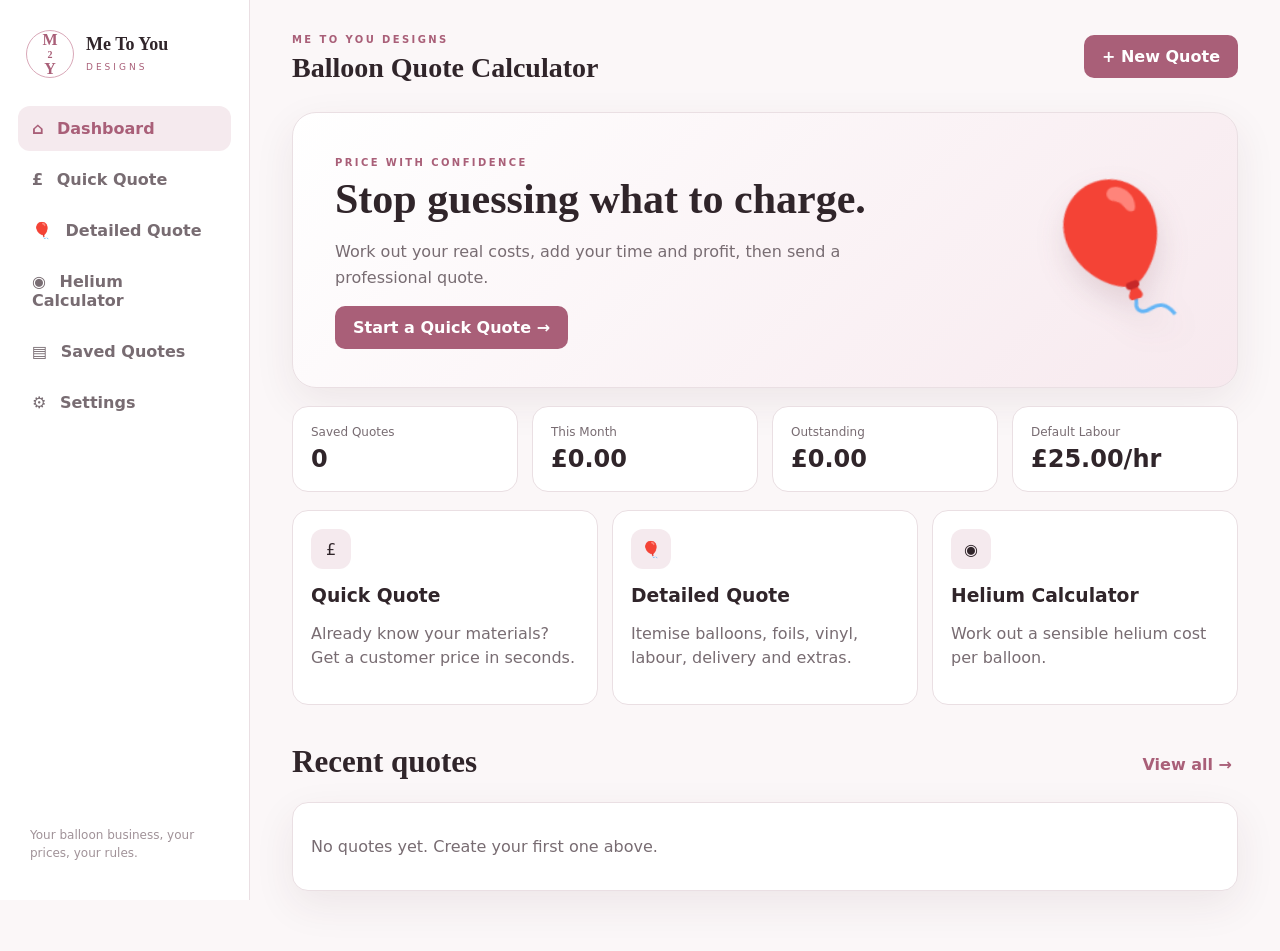
==== commit f3737b30: "Add files via upload" ====
--- a/index.html
+++ b/index.html
@@ -1,327 +1,45 @@
 <!doctype html>
 <html lang="en">
 <head>
-<meta charset="utf-8">
-<meta name="viewport" content="width=device-width,initial-scale=1,viewport-fit=cover">
-<meta name="theme-color" content="#c98fa6">
-<title>Me To You Designs — Balloon Brain</title>
-<style>
-:root{--pink:#c98fa6;--pink2:#f6e5ec;--pink3:#fff8fb;--ink:#29242a;--muted:#776c73;--bg:#f5f1f3;--card:#fff;--line:#e8dce1;--green:#2e805a;--green2:#e5f4ed;--amber:#a36b17;--amber2:#fff3d9;--red:#b74b58;--red2:#fae7ea;--blue:#5275a7;--blue2:#eaf0f8;--shadow:0 8px 28px #482a340d}
-*{box-sizing:border-box}html{scroll-behavior:smooth}body{margin:0;background:var(--bg);color:var(--ink);font-family:-apple-system,BlinkMacSystemFont,"Segoe UI",sans-serif;padding-bottom:78px}
-button,input,select,textarea{font:inherit}button{cursor:pointer}.hidden{display:none!important}
-.top{position:sticky;top:0;z-index:40;background:linear-gradient(135deg,#c98fa6,#e7bdcf);color:#fff;padding:15px 15px 12px;box-shadow:0 4px 18px #4b24321c}.headrow{display:flex;justify-content:space-between;gap:10px;align-items:center}.brand{font-size:22px;font-weight:950}.tag{font-size:11px;opacity:.9}.online{font-size:10px;background:#ffffff2d;padding:6px 9px;border-radius:999px;white-space:nowrap}.topnav{display:flex;gap:7px;overflow:auto;margin-top:13px}.topnav button{border:0;background:#ffffff2d;color:#fff;border-radius:999px;padding:8px 11px;font-size:11px;font-weight:850;white-space:nowrap}.topnav button.active{background:#fff;color:var(--pink)}
-main{max-width:1100px;margin:auto;padding:15px}.page{display:none}.page.active{display:block}
-h1,h2,h3{margin:0 0 10px}.subtitle{color:var(--muted);font-size:13px;margin:-3px 0 14px}.grid{display:grid;grid-template-columns:repeat(auto-fit,minmax(180px,1fr));gap:11px}.two{display:grid;grid-template-columns:1fr 1fr;gap:11px}.three{display:grid;grid-template-columns:repeat(3,1fr);gap:9px}
-.card{background:var(--card);border:1px solid var(--line);border-radius:18px;padding:15px;box-shadow:var(--shadow);margin-bottom:12px}.metric{font-size:26px;font-weight:950}.muted,.small{font-size:12px;color:var(--muted)}.label{font-size:11px;font-weight:850;display:block;margin:10px 0 5px}input,select,textarea{width:100%;padding:11px;border:1px solid #d9cbd2;border-radius:10px;background:#fff;color:var(--ink);outline:none}textarea{min-height:80px;resize:vertical}.actions{display:flex;flex-wrap:wrap;gap:8px;margin-top:12px}.btn{border:0;border-radius:11px;padding:11px 14px;font-weight:850}.primary{background:var(--pink);color:#fff}.soft{background:var(--pink2);color:var(--ink)}.green{background:var(--green2);color:var(--green)}.amber{background:var(--amber2);color:var(--amber)}.blue{background:var(--blue2);color:var(--blue)}.danger{background:var(--red2);color:var(--red)}.outline{background:#fff;border:1px solid var(--line)}.pill{display:inline-block;padding:5px 8px;border-radius:999px;background:var(--pink2);font-size:10px;font-weight:900}.pill.green{background:var(--green2);color:var(--green)}.pill.amber{background:var(--amber2);color:var(--amber)}.pill.red{background:var(--red2);color:var(--red)}.pill.blue{background:var(--blue2);color:var(--blue)}
-.row{display:flex;justify-content:space-between;gap:14px;padding:6px 0}.total{border-top:1px solid var(--line);padding-top:10px;margin-top:7px;font-size:19px;font-weight:950}.empty{text-align:center;padding:28px;color:var(--muted)}.private{background:var(--pink3);border:1px dashed #d7aabb;border-radius:13px;padding:11px;font-size:12px}.alert{border-radius:14px;padding:12px;margin-bottom:10px;font-size:12px}.alert.amber{background:var(--amber2);color:var(--amber)}.alert.red{background:var(--red2);color:var(--red)}.section{display:flex;justify-content:space-between;align-items:center;gap:10px;margin:17px 0 9px}.section h3{margin:0}.search{margin-bottom:11px}
-.quickgrid{display:grid;grid-template-columns:repeat(2,1fr);gap:10px}.quick{border:1px solid var(--line);background:var(--pink3);border-radius:15px;padding:13px;text-align:left;font-weight:850}.quick b{font-size:24px;display:block;margin-bottom:4px}.element{background:var(--pink3);border:1px solid var(--line);border-radius:14px;padding:11px;margin-bottom:9px}.elementgrid{display:grid;grid-template-columns:1.5fr .6fr .8fr .8fr;gap:8px}.elementtotal{margin-top:8px;border-top:1px solid var(--line);padding-top:7px;font-size:11px}.materialline{display:grid;grid-template-columns:1.4fr .6fr .8fr .8fr auto;gap:7px;align-items:end;margin-bottom:7px}.table{width:100%;border-collapse:collapse;font-size:12px}.table th,.table td{text-align:left;padding:8px;border-bottom:1px solid var(--line)}.table th{font-size:10px;color:var(--muted)}.calendar{display:grid;grid-template-columns:repeat(7,1fr);gap:5px}.day{background:#fff;border:1px solid var(--line);border-radius:10px;min-height:70px;padding:6px;font-size:10px}.day strong{font-size:11px}.day.job{border-color:#d5a8b8;background:var(--pink3)}.day .event{display:block;margin-top:4px;background:var(--pink2);border-radius:5px;padding:3px;font-weight:800;overflow:hidden}.quote-paper{background:#fff;border:1px solid #ddd;border-radius:8px;padding:24px;max-width:820px;margin:auto}.quote-head{display:flex;justify-content:space-between;gap:20px;border-bottom:2px solid var(--pink);padding-bottom:14px;margin-bottom:17px}.logoText{font-size:22px;font-weight:950;color:var(--pink)}.fab{position:fixed;right:18px;bottom:84px;width:55px;height:55px;border:0;border-radius:50%;background:var(--pink);color:#fff;font-size:27px;font-weight:900;box-shadow:0 9px 24px #54293624;z-index:35}.bottom{position:fixed;left:0;right:0;bottom:0;height:70px;background:#fff;border-top:1px solid var(--line);z-index:40;display:flex;justify-content:space-around;align-items:center;padding-bottom:env(safe-area-inset-bottom);box-shadow:0 -5px 18px #482a340b}.bottom button{border:0;background:transparent;color:var(--muted);font-size:10px;font-weight:850;padding:7px 8px;border-radius:12px;min-width:56px}.bottom button span{display:block;font-size:19px;line-height:20px}.bottom button.active{background:var(--pink2);color:var(--pink)}.toast{position:fixed;left:50%;bottom:83px;transform:translate(-50%,15px);background:#29242a;color:#fff;border-radius:999px;padding:10px 15px;font-size:12px;font-weight:850;opacity:0;pointer-events:none;transition:.2s;z-index:90}.toast.show{opacity:1;transform:translate(-50%,0)}
-@media(max-width:650px){.two{grid-template-columns:1fr}.three{grid-template-columns:1fr 1fr}.elementgrid{grid-template-columns:1fr 1fr}.materialline{grid-template-columns:1fr 1fr}.quote-head{display:block}.quote-paper{padding:16px}}
-@media print{body{background:#fff;padding:0}.no-print,.top,.bottom,.fab{display:none!important}.page{display:none!important}.printable{display:block!important}.quote-paper{border:0;max-width:none;box-shadow:none}}
-</style>
+<meta charset="utf-8"><meta name="viewport" content="width=device-width,initial-scale=1">
+<title>Me To You Designs — Balloon Quote Calculator</title>
+<link rel="stylesheet" href="styles.css">
 </head>
 <body>
-<header class="top no-print">
- <div class="headrow"><div><div class="brand">Me To You Designs 🎈</div><div class="tag">Balloon Brain — estimates, jobs, stock, payments & invoices</div></div><div class="online">● Offline ready</div></div>
- <div class="topnav">
-  <button data-go="home" class="active">Home</button><button data-go="jobs">Jobs</button><button data-go="calc">Calculators</button><button data-go="quotes">Quotes</button><button data-go="invoices">Payments</button><button data-go="clients">Clients</button><button data-go="stock">Stock</button><button data-go="settings">Settings</button>
- </div>
-</header>
+<div class="app-shell">
+  <aside class="sidebar">
+    <div class="brand"><div class="brand-mark">M<span>2</span>Y</div><div><strong>Me To You</strong><small>DESIGNS</small></div></div>
+    <nav>
+      <button class="nav active" data-page="dashboard">⌂ <span>Dashboard</span></button>
+      <button class="nav" data-page="quick">£ <span>Quick Quote</span></button>
+      <button class="nav" data-page="detailed">🎈 <span>Detailed Quote</span></button>
+      <button class="nav" data-page="helium">◉ <span>Helium Calculator</span></button>
+      <button class="nav" data-page="quotes">▤ <span>Saved Quotes</span></button>
+      <button class="nav" data-page="settings">⚙ <span>Settings</span></button>
+    </nav>
+    <div class="side-note">Your balloon business, your prices, your rules.</div>
+  </aside>
+  <main>
+    <header><button class="mobile-menu" id="menuBtn">☰</button><div><span class="eyebrow">ME TO YOU DESIGNS</span><h1 id="pageTitle">Balloon Quote Calculator</h1></div><button class="pill" id="newQuote">+ New Quote</button></header>
 
-<main>
-<!-- HOME -->
-<section id="home" class="page active">
- <h2>Business Dashboard</h2><div class="subtitle">Everything for your balloon work in one place.</div>
- <div id="dashboardAlerts"></div>
- <div class="grid">
-  <div class="card"><div class="muted">Open jobs</div><div class="metric" id="dJobs">0</div></div>
-  <div class="card"><div class="muted">Outstanding</div><div class="metric" id="dOutstanding">£0.00</div></div>
-  <div class="card"><div class="muted">Sales this month</div><div class="metric" id="dSales">£0.00</div></div>
-  <div class="card"><div class="muted">Profit this month</div><div class="metric" id="dProfit">£0.00</div></div>
- </div>
- <div class="card"><h3>Quick actions</h3><div class="quickgrid">
-  <button class="quick" onclick="newJob()"><b>📋</b>New job</button>
-  <button class="quick" onclick="newQuote()"><b>🧾</b>New estimate</button>
-  <button class="quick" onclick="newClient()"><b>👤</b>New customer</button>
-  <button class="quick" onclick="go('calc')"><b>🎈</b>Price balloons</button>
- </div></div>
- <div class="section"><h3>Upcoming</h3><button class="btn soft" onclick="go('calendar')">View calendar</button></div>
- <div class="card" id="upcomingHome"></div>
- <div class="section"><h3>Recent jobs</h3><button class="btn soft" onclick="go('jobs')">View all</button></div>
- <div id="recentHome"></div>
-</section>
+    <section id="dashboard" class="page active-page">
+      <div class="hero"><div><span class="eyebrow">PRICE WITH CONFIDENCE</span><h2>Stop guessing what to charge.</h2><p>Work out your real costs, add your time and profit, then send a professional quote.</p><button class="primary" data-go="quick">Start a Quick Quote →</button></div><div class="hero-balloon">🎈</div></div>
+      <div class="stats"><div><span>Saved Quotes</span><b id="statQuotes">0</b></div><div><span>This Month</span><b id="statMonth">£0.00</b></div><div><span>Outstanding</span><b id="statOutstanding">£0.00</b></div><div><span>Default Labour</span><b id="statRate">£25/hr</b></div></div>
+      <div class="grid3"><div class="feature" data-go="quick"><i>£</i><h3>Quick Quote</h3><p>Already know your materials? Get a customer price in seconds.</p></div><div class="feature" data-go="detailed"><i>🎈</i><h3>Detailed Quote</h3><p>Itemise balloons, foils, vinyl, labour, delivery and extras.</p></div><div class="feature" data-go="helium"><i>◉</i><h3>Helium Calculator</h3><p>Work out a sensible helium cost per balloon.</p></div></div>
+      <div class="section-head"><h2>Recent quotes</h2><button class="text-btn" data-go="quotes">View all →</button></div><div id="recentQuotes" class="quote-list"></div>
+    </section>
 
-<!-- JOBS -->
-<section id="jobs" class="page">
- <div class="section"><div><h2>📋 Jobs</h2><div class="subtitle">Your balloon order book.</div></div><button class="btn primary" onclick="newJob()">+ New job</button></div>
- <input class="search" id="jobSearch" placeholder="Search customer, job number, venue or item…" oninput="renderJobs()">
- <div class="three">
-  <select id="jobFilterStatus" onchange="renderJobs()"><option value="">All statuses</option><option>Enquiry</option><option>Quote Sent</option><option>Booked</option><option>Deposit Paid</option><option>Ready to Make</option><option>In Progress</option><option>Ready for Setup</option><option>Completed</option><option>Cancelled</option></select>
-  <input id="jobFilterDate" type="date" onchange="renderJobs()">
-  <select id="jobFilterPayment" onchange="renderJobs()"><option value="">All payments</option><option>Unpaid</option><option>Part Paid</option><option>Paid</option></select>
- </div>
- <div id="jobList" style="margin-top:12px"></div>
-</section>
+    <section id="quick" class="page"><div class="page-intro"><span class="eyebrow">FAST ESTIMATE</span><h2>Quick Quote</h2><p>Use this when you already know roughly what the job will cost you.</p></div><div class="form-card"><div class="form-grid"><label>Customer name<input id="qCustomer" placeholder="e.g. Sarah Smith"></label><label>Event date<input id="qDate" type="date"></label><label>Event / occasion<input id="qEvent" placeholder="e.g. 5th Birthday"></label><label>Design type<select id="qType"><option>Balloon Stack</option><option>Half Arch</option><option>Full Arch</option><option>Organic Garland</option><option>Table Centre</option><option>Custom Design</option></select></label><label class="wide">Description<textarea id="qDesc" placeholder="Describe the balloon design..."></textarea></label><label>Materials cost (£)<input id="qMaterials" type="number" min="0" step="0.01" value="0"></label><label>Total minutes<input id="qMinutes" type="number" min="0" value="60"></label><label>Delivery miles (round trip)<input id="qMiles" type="number" min="0" step="0.1" value="0"></label><label>Extra costs (£)<input id="qExtras" type="number" min="0" step="0.01" value="0"></label></div><div class="calc-panel"><div><span>Materials</span><b id="qMatOut">£0.00</b></div><div><span>Labour</span><b id="qLabOut">£0.00</b></div><div><span>Overheads</span><b id="qOverOut">£0.00</b></div><div><span>Delivery</span><b id="qDelOut">£0.00</b></div><div><span>Profit</span><b id="qProfitOut">£0.00</b></div><div class="total"><span>Suggested price</span><b id="qTotalOut">£0.00</b></div></div><div class="actions"><button class="secondary" data-go="dashboard">Cancel</button><button class="primary" id="saveQuick">Save Quote</button></div></div></section>
 
-<!-- JOB FORM -->
-<section id="jobForm" class="page">
- <div class="section"><div><h2 id="jobFormTitle">New Job</h2><div class="subtitle">Create the full balloon job record.</div></div><button class="btn soft" onclick="go('jobs')">Cancel</button></div>
- <div class="card">
-  <h3>Customer & event</h3><div class="two">
-   <div><label class="label">Customer</label><select id="jClient"></select></div>
-   <div><label class="label">Customer contact</label><input id="jContact"></div>
-   <div><div class="label">Event date</div><input id="jDate" type="date"></div>
-   <div><div class="label">Event time</div><input id="jTime" type="time"></div>
-   <div><div class="label">Occasion</div><input id="jOccasion" placeholder="Birthday, baby shower, wedding…"></div>
-   <div><div class="label">Venue</div><input id="jVenue"></div>
-   <div><div class="label">Indoor / outdoor</div><select id="jLocation"><option>Indoor</option><option>Outdoor</option><option>Both</option></select></div>
-   <div><div class="label">Delivery / collection</div><select id="jDelivery"><option>Collection</option><option>Delivery</option><option>Delivery + setup</option><option>Customer setup</option></select></div>
-  </div>
-  <label class="label">Theme / colours</label><input id="jTheme" placeholder="e.g. pink, white, rose gold">
-  <label class="label">Customer notes</label><textarea id="jNotes"></textarea>
- </div>
- <div class="card">
-  <h3>Job status & payment</h3><div class="two">
-   <div><label class="label">Job status</label><select id="jStatus"><option>Enquiry</option><option>Quote Sent</option><option>Booked</option><option>Deposit Paid</option><option>Ready to Make</option><option>In Progress</option><option>Ready for Setup</option><option>Completed</option><option>Cancelled</option></select></div>
-   <div><label class="label">Payment status</label><select id="jPaymentStatus"><option>Unpaid</option><option>Part Paid</option><option>Paid</option></select></div>
-   <div><label class="label">Customer price (£)</label><input id="jPrice" type="number" step=".01"></div>
-   <div><label class="label">Deposit (£)</label><input id="jDeposit" type="number" step=".01" value="0"></div>
-   <div><label class="label">Labour (£)</label><input id="jLabour" type="number" step=".01" value="0"></div>
-   <div><label class="label">Delivery/travel (£)</label><input id="jTravel" type="number" step=".01" value="0"></div>
-  </div>
-  <div id="jProfit" class="private" style="margin-top:10px"></div>
- </div>
- <div class="card">
-  <div class="section"><h3>Balloon elements</h3><button class="btn soft" onclick="addJobElement()">+ Add element</button></div>
-  <div class="small">Build the complete job from multiple balloon displays. Costs remain private.</div>
-  <div id="jobElements"></div>
-  <div id="jobTotals" class="private"></div>
- </div>
- <div class="card">
-  <h3>Materials needed</h3>
-  <div class="small">Use pack prices from your Balloon Cost Library or add a one-off material.</div>
-  <div id="jobMaterials"></div>
-  <div class="actions"><button class="btn soft" onclick="addJobMaterial()">+ Add material</button></div>
- </div>
- <div class="card"><label class="label">Internal notes</label><textarea id="jInternal"></textarea><div class="actions"><button class="btn primary" onclick="saveJob()">Save job</button><button class="btn danger" id="deleteJobBtn" onclick="deleteCurrentJob()" style="display:none">Delete job</button></div></div>
-</section>
+    <section id="detailed" class="page"><div class="page-intro"><span class="eyebrow">ITEMISED PRICING</span><h2>Detailed Quote</h2><p>Add every material so you know exactly where your price comes from.</p></div><div class="form-card"><div class="form-grid"><label>Customer name<input id="dCustomer" placeholder="Customer name"></label><label>Event date<input id="dDate" type="date"></label><label>Event / occasion<input id="dEvent" placeholder="Birthday, wedding, baby shower..."></label><label>Design type<select id="dType"><option>Basic Stack</option><option>Semi Detailed Stack</option><option>Signature Stack</option><option>Deluxe Stack</option><option>Half Arch</option><option>Full Arch</option><option>Organic Garland</option><option>Custom Design</option></select></label><label class="wide">Customer-facing description<textarea id="dDesc" placeholder="What the customer is receiving..."></textarea></label></div><div class="items-head"><h3>Materials & extras</h3><button class="secondary small" id="addItem">+ Add item</button></div><div id="items"></div><div class="two-cards"><div class="mini-card"><h3>Labour</h3><label>Minutes<input id="dMinutes" type="number" value="60" min="0"></label><label>Hourly rate (£)<input id="dRate" type="number" min="0" step="0.01"></label></div><div class="mini-card"><h3>Delivery & overheads</h3><label>Miles<input id="dMiles" type="number" value="0" min="0" step="0.1"></label><label>Extra overheads (£)<input id="dOver" type="number" value="0" min="0" step="0.01"></label></div></div><div class="calc-panel"><div><span>Materials</span><b id="dMatOut">£0.00</b></div><div><span>Labour</span><b id="dLabOut">£0.00</b></div><div><span>Overheads</span><b id="dOverOut">£0.00</b></div><div><span>Delivery</span><b id="dDelOut">£0.00</b></div><div><span>Profit</span><b id="dProfitOut">£0.00</b></div><div class="total"><span>Suggested price</span><b id="dTotalOut">£0.00</b></div></div><div class="actions"><button class="secondary" data-go="dashboard">Cancel</button><button class="primary" id="saveDetailed">Save Quote</button></div></div></section>
 
-<!-- CALCULATORS -->
-<section id="calc" class="page">
- <h2>🎈 Balloon Calculators</h2><div class="subtitle">Use these to build quantities/costs, then send the result into a job.</div>
- <div class="grid">
-  <div class="card"><h3>Classic Garland / Arch</h3><label class="label">Length (ft)</label><input id="cLen" type="number" value="10"><label class="label">Balloons per foot</label><input id="cBpf" type="number" value="4"><label class="label">Average balloon cost (£)</label><input id="cCost" type="number" value=".14" step=".01"><button class="btn primary" onclick="calcArch()">Calculate</button><div id="cOut" class="private" style="margin-top:9px"></div></div>
-  <div class="card"><h3>Organic Garland</h3><label class="label">Length (ft)</label><input id="oLen" type="number" value="10"><label class="label">Balloons per foot</label><input id="oBpf" type="number" value="8"><label class="label">Average cost (£)</label><input id="oCost" type="number" value=".15" step=".01"><button class="btn primary" onclick="calcOrganic()">Calculate</button><div id="oOut" class="private" style="margin-top:9px"></div></div>
-  <div class="card"><h3>Column</h3><label class="label">Number of columns</label><input id="colN" type="number" value="2"><label class="label">Balloons per column</label><input id="colB" type="number" value="30"><label class="label">Cost per balloon (£)</label><input id="colC" type="number" value=".14" step=".01"><button class="btn primary" onclick="calcSimple('column')">Calculate</button><div id="colOut" class="private"></div></div>
-  <div class="card"><h3>Number Stack</h3><label class="label">Stacks</label><input id="nsN" type="number" value="1"><label class="label">Balloons each</label><input id="nsB" type="number" value="12"><label class="label">Cost each (£)</label><input id="nsC" type="number" value=".15" step=".01"><label class="label">Foil number/extras (£)</label><input id="nsF" type="number" value="3" step=".01"><button class="btn primary" onclick="calcSimple('stack')">Calculate</button><div id="nsOut" class="private"></div></div>
-  <div class="card"><h3>Tower</h3><label class="label">Towers</label><input id="twN" type="number" value="1"><label class="label">Balloons each</label><input id="twB" type="number" value="40"><label class="label">Cost each (£)</label><input id="twC" type="number" value=".14" step=".01"><button class="btn primary" onclick="calcSimple('tower')">Calculate</button><div id="twOut" class="private"></div></div>
-  <div class="card"><h3>Helium Bouquet</h3><label class="label">Balloons</label><input id="heN" type="number" value="10"><label class="label">Balloon each (£)</label><input id="heC" type="number" value=".20" step=".01"><label class="label">Helium each (£)</label><input id="heH" type="number" value=".45" step=".01"><label class="label">Ribbon/weight (£)</label><input id="heW" type="number" value="2" step=".01"><button class="btn primary" onclick="calcSimple('helium')">Calculate</button><div id="heOut" class="private"></div></div>
-  <div class="card"><h3>Hoop</h3><label class="label">Circumference (ft)</label><input id="hoL" type="number" value="10"><label class="label">Balloons per foot</label><input id="hoB" type="number" value="7"><label class="label">Cost each (£)</label><input id="hoC" type="number" value=".15" step=".01"><button class="btn primary" onclick="calcSimple('hoop')">Calculate</button><div id="hoOut" class="private"></div></div>
-  <div class="card"><h3>Custom</h3><label class="label">Description</label><input id="cuName" placeholder="Custom display"><label class="label">Material cost (£)</label><input id="cuCost" type="number" step=".01"><label class="label">Suggested markup (%)</label><input id="cuMarkup" type="number" value="100"><button class="btn primary" onclick="calcCustom()">Calculate</button><div id="cuOut" class="private"></div></div>
- </div>
- <div class="card"><h3>Balloon recipes</h3><div class="small">Defaults are editable in Balloon Costs. These are starting estimates, not manufacturer rules.</div><div class="grid" id="recipeView"></div></div>
-</section>
+    <section id="helium" class="page"><div class="page-intro"><span class="eyebrow">HELIUM COST</span><h2>Helium Calculator</h2><p>Estimate your helium cost per balloon from your own tank price.</p></div><div class="form-card narrow"><div class="form-grid"><label>Tank price (£)<input id="hPrice" type="number" value="0" min="0" step="0.01"></label><label>Tank capacity (litres)<input id="hCapacity" type="number" value="0" min="0"></label><label>Balloon fill volume (litres)<input id="hVolume" type="number" value="15" min="0" step="0.1"></label><label>Number of balloons<input id="hCount" type="number" value="1" min="1"></label></div><div class="helium-result"><span>Estimated cost per balloon</span><strong id="hPer">£0.00</strong><small id="hTotal">Total helium cost: £0.00</small></div><div class="tip">Tip: use your supplier's stated tank capacity where possible. This calculator is for costing, not a guarantee of exact fills.</div></div></section>
 
-<!-- QUOTES -->
-<section id="quotes" class="page">
- <div class="section"><div><h2>🧾 Estimates</h2><div class="subtitle">Create, review and convert estimates to invoices.</div></div><button class="btn primary" onclick="newQuote()">+ New estimate</button></div>
- <input class="search" id="quoteSearch" placeholder="Search customer, quote number or item…" oninput="renderQuotes()">
- <div id="quoteList"></div>
-</section>
+    <section id="quotes" class="page"><div class="page-intro"><span class="eyebrow">YOUR QUOTES</span><h2>Saved Quotes</h2><p>Reload, print, duplicate or delete previous quotes.</p></div><div class="toolbar"><input id="searchQuotes" placeholder="Search customer, quote number or event..."><select id="filterQuotes"><option value="all">All statuses</option><option value="Draft">Draft</option><option value="Sent">Sent</option><option value="Accepted">Accepted</option><option value="Declined">Declined</option></select></div><div id="allQuotes" class="quote-list"></div></section>
 
-<section id="quoteForm" class="page">
- <div class="section"><h2>New Estimate</h2><button class="btn soft" onclick="go('quotes')">Cancel</button></div>
- <div class="card"><h3>Customer & event</h3><div class="two">
-  <div><label class="label">Customer</label><select id="qClient"></select></div><div><label class="label">Event date</label><input id="qDate" type="date"></div>
-  <div><label class="label">Venue</label><input id="qVenue"></div><div><label class="label">Event time</label><input id="qTime" type="time"></div>
-  <div><label class="label">Occasion</label><input id="qOccasion"></div><div><label class="label">Job status</label><select id="qStatus"><option>Estimate</option><option>Quote Sent</option><option>Booked</option><option>Deposit Paid</option></select></div>
- </div></div>
- <div class="card"><div class="section"><h3>Estimate elements</h3><button class="btn soft" onclick="addQuoteElement()">+ Add element</button></div><div id="quoteElements"></div></div>
- <div class="card"><h3>Pricing</h3><div class="two"><div><label class="label">Discount (£)</label><input id="qDiscount" type="number" value="0" step=".01"></div><div><label class="label">Delivery/setup (£)</label><input id="qExtra" type="number" value="0" step=".01"></div><div><label class="label">Customer total (£)</label><input id="qPrice" type="number" step=".01"></div><div><label class="label">Deposit required (£)</label><input id="qDeposit" type="number" value="0" step=".01"></div><div><label class="label">Private total cost (£)</label><input id="qCost" type="number" value="0" step=".01"></div></div><div id="qProfit" class="private" style="margin-top:10px"></div></div>
- <div class="card"><label class="label">Customer-facing notes</label><textarea id="qNotes"></textarea><label class="label">Terms</label><textarea id="qTerms"></textarea><div class="actions"><button class="btn primary" onclick="saveQuote()">Save estimate</button></div></div>
-</section>
-
-<section id="quoteView" class="page printable"><div id="quotePaper" class="quote-paper"></div></section>
-
-<!-- INVOICES -->
-<section id="invoices" class="page">
- <div class="section"><div><h2>💷 Invoices & Payments</h2><div class="subtitle">Track deposits, balances and payment history.</div></div></div>
- <input class="search" id="invoiceSearch" placeholder="Search customer or invoice number…" oninput="renderInvoices()">
- <div id="invoiceList"></div>
-</section>
-<section id="invoiceView" class="page printable"><div id="invoicePaper" class="quote-paper"></div></section>
-
-<!-- CLIENTS -->
-<section id="clients" class="page">
- <div class="section"><div><h2>👤 Customers</h2><div class="subtitle">Customer history lives with their jobs.</div></div><button class="btn primary" onclick="newClient()">+ Customer</button></div>
- <input class="search" id="clientSearch" placeholder="Search customers…" oninput="renderClients()">
- <div id="clientList"></div>
-</section>
-<section id="clientForm" class="page">
- <div class="section"><h2>New Customer</h2><button class="btn soft" onclick="go('clients')">Cancel</button></div>
- <div class="card"><div class="two"><div><label class="label">Name</label><input id="cName"></div><div><label class="label">Phone</label><input id="cPhone"></div><div><label class="label">Email</label><input id="cEmail"></div><div><label class="label">Address</label><input id="cAddress"></div></div><label class="label">Customer notes</label><textarea id="cNotes"></textarea><div class="actions"><button class="btn primary" onclick="saveClient()">Save customer</button></div></div>
-</section>
-
-<!-- STOCK -->
-<section id="stock" class="page">
- <div class="section"><div><h2>📦 Stock</h2><div class="subtitle">Track balloon and business materials.</div></div><button class="btn primary" onclick="newStock()">+ Stock item</button></div>
- <input class="search" id="stockSearch" placeholder="Search stock…" oninput="renderStock()"><div id="stockList"></div>
-</section>
-<section id="stockForm" class="page">
- <div class="section"><h2>Stock Item</h2><button class="btn soft" onclick="go('stock')">Cancel</button></div>
- <div class="card"><div class="two"><div><label class="label">Item</label><input id="sName" placeholder='e.g. Baby pink 11" latex'></div><div><label class="label">Colour</label><input id="sColour"></div><div><label class="label">Size</label><input id="sSize"></div><div><label class="label">Supplier</label><input id="sSupplier" placeholder="Amazon"></div><div><label class="label">Pack quantity</label><input id="sPack" type="number" value="50"></div><div><label class="label">Pack price (£)</label><input id="sPrice" type="number" step=".01"></div><div><label class="label">Current units</label><input id="sQty" type="number" value="0"></div><div><label class="label">Low stock level</label><input id="sMin" type="number" value="10"></div></div><div id="sUnit" class="private" style="margin-top:10px"></div><div class="actions"><button class="btn primary" onclick="saveStock()">Save stock</button></div></div>
-</section>
-
-<!-- BALLOON COSTS -->
-<section id="balloons" class="page">
- <div class="section"><div><h2>🎈 Balloon Cost Library</h2><div class="subtitle">For your Amazon packs now; wholesale later.</div></div><button class="btn primary" onclick="newBalloon()">+ Balloon cost</button></div>
- <div class="card private">📦 Enter <b>pack quantity</b> and <b>pack price</b>. The app calculates cost per balloon automatically.</div>
- <div id="balloonList"></div>
- <div class="card"><h3>Arch recipe defaults</h3><div class="grid" id="recipeEdit"></div><div class="small" style="margin-top:8px">These are editable starting assumptions. Adjust them to match your own balloon recipes.</div></div>
-</section>
-<section id="balloonForm" class="page">
- <div class="section"><h2>Balloon / Material Cost</h2><button class="btn soft" onclick="go('balloons')">Cancel</button></div>
- <div class="card"><div class="two"><div><label class="label">Name</label><input id="bName" placeholder='e.g. Baby Pink 11"'></div><div><label class="label">Size</label><select id="bSize"><option>5"</option><option>11"</option><option>16"</option><option>18"</option><option>24"</option><option>36"</option><option>260S</option><option>Foil</option><option>Other</option></select></div><div><label class="label">Colour</label><input id="bColour"></div><div><label class="label">Supplier</label><input id="bSupplier" value="Amazon"></div><div><label class="label">Pack quantity</label><input id="bPack" type="number" value="50"></div><div><label class="label">Pack price (£)</label><input id="bPrice" type="number" step=".01"></div></div><div id="bUnit" class="private" style="margin-top:10px"></div><div class="actions"><button class="btn primary" onclick="saveBalloon()">Save</button></div></div>
-</section>
-
-<!-- CALENDAR -->
-<section id="calendar" class="page">
- <div class="section"><div><h2>📅 Calendar</h2><div class="subtitle">Your balloon bookings by date.</div></div><button class="btn soft" onclick="calendarToday()">Today</button></div>
- <div class="card"><div class="row"><button class="btn soft" onclick="changeMonth(-1)">‹</button><b id="calTitle"></b><button class="btn soft" onclick="changeMonth(1)">›</button></div><div id="calendarGrid" class="calendar"></div></div>
-</section>
-
-<!-- SETTINGS -->
-<section id="settings" class="page">
- <h2>⚙️ Business Settings</h2>
- <div class="card"><div class="two"><div><label class="label">Business name</label><input id="setName"></div><div><label class="label">Business email</label><input id="setEmail"></div><div><label class="label">Phone</label><input id="setPhone"></div><div><label class="label">Website</label><input id="setWebsite"></div></div><label class="label">Payment details</label><textarea id="setPay"></textarea><label class="label">Default terms</label><textarea id="setTerms"></textarea><div class="actions"><button class="btn primary" onclick="saveSettings()">Save settings</button></div></div>
- <div class="card"><h3>Data</h3><div class="small">Your information is stored in this browser/device. Export backups regularly.</div><div class="actions"><button class="btn soft" onclick="backup()">Export backup</button><button class="btn soft" onclick="document.getElementById('restoreFile').click()">Restore backup</button><input id="restoreFile" type="file" accept=".json" hidden onchange="restoreBackup(this)"><button class="btn danger" onclick="resetAll()">Delete all app data</button></div></div>
-</section>
-</main>
-
-<button class="fab no-print" onclick="newJob()">+</button>
-<nav class="bottom no-print">
- <button data-go="home" class="active"><span>⌂</span>Home</button><button data-go="jobs"><span>📋</span>Jobs</button><button data-go="calc"><span>🎈</span>Calc</button><button data-go="quotes"><span>🧾</span>Quotes</button><button data-go="invoices"><span>💷</span>Pay</button><button data-go="clients"><span>👤</span>Clients</button>
-</nav>
-<div id="toast" class="toast"></div>
-
-<script>
-const KEY='mtyd_balloon_brain_full_v1';
-let db=JSON.parse(localStorage.getItem(KEY)||'null');
-if(!db) db={clients:[],jobs:[],quotes:[],invoices:[],stock:[],balloons:[],payments:[],settings:{name:'Me To You Designs',email:'metoyoudeisgns@outlook.com',phone:'',website:'',pay:'',terms:''},recipes:{classic:4,organic:8,hoop:7}};
-db.clients??=[];db.jobs??=[];db.quotes??=[];db.invoices??=[];db.stock??=[];db.balloons??=[];db.payments??=[];db.recipes??={classic:4,organic:8,hoop:7};
-let editingJobId=null, editingClientId=null, editingStockId=null, editingBalloonId=null, calDate=new Date();
-
-const $=id=>document.getElementById(id);
-const val=id=>Number($(id)?.value)||0;
-const money=n=>'£'+Number(n||0).toFixed(2);
-const esc=s=>String(s??'').replace(/[&<>"']/g,m=>({'&':'&amp;','<':'&lt;','>':'&gt;','"':'&quot;',"'":'&#39;'}[m]));
-function persist(){localStorage.setItem(KEY,JSON.stringify(db));renderAll()}
-function toast(msg){let t=$('toast');t.textContent=msg;t.classList.add('show');setTimeout(()=>t.classList.remove('show'),1900)}
-function go(id){document.querySelectorAll('.page').forEach(x=>x.classList.remove('active'));$(id)?.classList.add('active');document.querySelectorAll('[data-go]').forEach(b=>b.classList.toggle('active',b.dataset.go===id));renderAll();window.scrollTo(0,0)}
-document.querySelectorAll('[data-go]').forEach(b=>b.onclick=()=>go(b.dataset.go));
-
-function clientName(id){return db.clients.find(c=>c.id===id)?.name||'Customer'}
-function statusClass(s){if(['Paid','Completed'].includes(s))return'green';if(['Unpaid','Cancelled'].includes(s))return'red';if(['Deposit Paid','Part Paid','Booked'].includes(s))return'blue';return'amber'}
-function currentMonth(x){let d=new Date(x||Date.now());let n=new Date();return d.getFullYear()===n.getFullYear()&&d.getMonth()===n.getMonth()}
-
-function renderDashboard(){
- const open=db.jobs.filter(j=>!['Completed','Cancelled'].includes(j.status)).length;
- const outstanding=db.invoices.reduce((a,i)=>a+Math.max(0,i.total-i.paid),0);
- const sales=db.invoices.filter(i=>currentMonth(i.date)).reduce((a,i)=>a+i.total,0);
- const profit=db.jobs.filter(j=>currentMonth(j.date)).reduce((a,j)=>a+(j.price-(j.cost||0)),0);
- $('dJobs').textContent=open;$('dOutstanding').textContent=money(outstanding);$('dSales').textContent=money(sales);$('dProfit').textContent=money(profit);
- let alerts=[];
- let unpaid=db.invoices.filter(i=>i.total>i.paid).length;
- if(unpaid)alerts.push(`<div class="alert amber">💷 <b>${unpaid}</b> invoice(s) have money outstanding.</div>`);
- let low=db.stock.filter(s=>s.qty<=s.min).length;
- if(low)alerts.push(`<div class="alert red">📦 <b>${low}</b> stock item(s) are at or below your low-stock level.</div>`);
- $('dashboardAlerts').innerHTML=alerts.join('');
- const up=db.jobs.filter(j=>j.date&&new Date(j.date+'T00:00')>=new Date(new Date().toISOString().slice(0,10))).sort((a,b)=>a.date.localeCompare(b.date)).slice(0,6);
- $('upcomingHome').innerHTML=up.length?up.map(j=>`<div class="row"><span><b>${esc(j.clientName)}</b><br><span class="small">${esc(j.item||'Balloon job')} · ${esc(j.venue||'Venue TBC')}</span></span><span><b>${j.date}</b><br><span class="pill ${statusClass(j.status)}">${esc(j.status)}</span></span></div>`).join(''):'<div class="empty">No upcoming jobs.</div>';
- const recent=[...db.jobs].sort((a,b)=>b.created.localeCompare(a.created)).slice(0,5);
- $('recentHome').innerHTML=recent.length?recent.map(j=>jobCard(j)).join(''):'<div class="card empty">No jobs yet. Tap + to create your first one.</div>';
-}
-function jobCard(j){
- let bal=Math.max(0,j.price-(j.deposit||0));
- return `<div class="card"><div class="row"><div><b>${esc(j.clientName)}</b><br><span class="small">${esc(j.id)} · ${esc(j.item||'Balloon job')}</span></div><span class="pill ${statusClass(j.status)}">${esc(j.status)}</span></div><div class="row"><span>${j.date||'Date TBC'} · ${esc(j.venue||'Venue TBC')}</span><b>${money(j.price)}</b></div><div class="row"><span>Deposit ${money(j.deposit)}</span><span>Balance ${money(bal)}</span></div><div class="actions"><button class="btn primary" onclick="editJob('${j.id}')">Open</button><button class="btn soft" onclick="cycleJob('${j.id}')">Next status</button></div></div>`;
-}
-function renderJobs(){
- let q=($('jobSearch')?.value||'').toLowerCase(), st=$('jobFilterStatus')?.value||'', date=$('jobFilterDate')?.value||'', pay=$('jobFilterPayment')?.value||'';
- let rows=db.jobs.filter(j=>(j.clientName+' '+j.id+' '+(j.item||'')+' '+(j.venue||'')).toLowerCase().includes(q)&&(!st||j.status===st)&&(!date||j.date===date)&&(!pay||paymentState(j)===pay)).sort((a,b)=>(a.date||'9999').localeCompare(b.date||'9999'));
- $('jobList').innerHTML=rows.length?rows.map(jobCard).join(''):'<div class="card empty">No jobs match those filters.</div>';
-}
-function paymentState(j){if((j.deposit||0)<=0)return'Unpaid';if(j.deposit>=j.price&&j.price>0)return'Paid';return'Part Paid'}
-function cycleJob(id){let j=db.jobs.find(x=>x.id===id);if(!j)return;let s=['Enquiry','Quote Sent','Booked','Deposit Paid','Ready to Make','In Progress','Ready for Setup','Completed'];let i=s.indexOf(j.status);j.status=s[(i+1+s.length)%s.length];if(j.status==='Deposit Paid')j.paymentStatus='Part Paid';persist();toast('Status: '+j.status)}
-function newJob(){editingJobId=null;$('jobFormTitle').textContent='New Job';$('deleteJobBtn').style.display='none';clearJobForm();populateJobClients();addJobElement();go('jobForm')}
-function populateJobClients(){ $('jClient').innerHTML='<option value="">New / unsaved customer</option>'+db.clients.map(c=>`<option value="${c.id}">${esc(c.name)}</option>`).join('')}
-function clearJobForm(){['jContact','jDate','jTime','jOccasion','jVenue','jTheme','jNotes','jPrice','jDeposit','jLabour','jTravel','jInternal'].forEach(id=>$(id).value='');$('jLocation').value='Indoor';$('jDelivery').value='Collection';$('jStatus').value='Enquiry';$('jPaymentStatus').value='Unpaid';$('jobElements').innerHTML='';$('jobMaterials').innerHTML='';}
-$('jClient').onchange=()=>{let c=db.clients.find(x=>x.id===$('jClient').value);if(c)$('jContact').value=[c.phone,c.email].filter(Boolean).join(' · ')}
-function editJob(id){let j=db.jobs.find(x=>x.id===id);if(!j)return;editingJobId=id;go('jobForm');$('jobFormTitle').textContent='Edit '+j.id;$('deleteJobBtn').style.display='inline-block';populateJobClients();$('jClient').value=j.clientId||'';$('jContact').value=j.contact||'';$('jDate').value=j.date||'';$('jTime').value=j.time||'';$('jOccasion').value=j.occasion||'';$('jVenue').value=j.venue||'';$('jLocation').value=j.location||'Indoor';$('jDelivery').value=j.delivery||'Collection';$('jTheme').value=j.theme||'';$('jNotes').value=j.notes||'';$('jStatus').value=j.status||'Enquiry';$('jPaymentStatus').value=paymentState(j);$('jPrice').value=j.price||'';$('jDeposit').value=j.deposit||0;$('jLabour').value=j.labour||0;$('jTravel').value=j.travel||0;$('jInternal').value=j.internal||'';$('jobElements').innerHTML='';(j.elements||[]).forEach(addJobElement);$('jobMaterials').innerHTML='';(j.materials||[]).forEach(addJobMaterial);updateJobTotals()}
-function addJobElement(d={type:'Organic Garland',name:'',qty:1,price:0,cost:0}){
- let r=document.createElement('div');r.className='element';r.innerHTML=`<div class="elementgrid"><div><label class="label">Element</label><select class="jeType"><option>Organic Garland</option><option>Classic Garland</option><option>Half Arch</option><option>Full Arch</option><option>Column</option><option>Number Stack</option><option>Tower</option><option>Hoop</option><option>Helium Bouquet</option><option>Table Centre</option><option>Ceiling Balloons</option><option>Custom</option></select></div><div><label class="label">Qty</label><input class="jeQty" type="number" value="${d.qty||1}"></div><div><label class="label">Sell each £</label><input class="jePrice" type="number" step=".01" value="${d.price||0}"></div><div><label class="label">Cost each £</label><input class="jeCost" type="number" step=".01" value="${d.cost||0}"></div></div><label class="label">Description / colours</label><input class="jeName" value="${esc(d.name||'')}"><div class="elementtotal"><span>Line total: </span><b class="jeTotal">£0.00</b><button class="btn danger" style="float:right;padding:6px 9px" onclick="this.closest('.element').remove();updateJobTotals()">Remove</button></div>`;$('jobElements').appendChild(r);r.querySelector('.jeType').value=d.type||'Organic Garland';r.querySelectorAll('input,select').forEach(x=>x.addEventListener('input',updateJobTotals));updateJobTotals()}
-function readJobElements(){return[...document.querySelectorAll('#jobElements .element')].map(r=>({type:r.querySelector('.jeType').value,qty:+r.querySelector('.jeQty').value||1,price:+r.querySelector('.jePrice').value||0,cost:+r.querySelector('.jeCost').value||0,name:r.querySelector('.jeName').value})).filter(x=>x.price||x.cost||x.name)}
-function addJobMaterial(d={name:'',qty:1,unit:0}){
- let r=document.createElement('div');r.className='materialline';r.innerHTML=`<div><label class="label">Material</label><input class="jmName" value="${esc(d.name||'')}" placeholder="Pink 11in balloons"></div><div><label class="label">Qty</label><input class="jmQty" type="number" value="${d.qty||1}"></div><div><label class="label">Cost/unit £</label><input class="jmUnit" type="number" step=".01" value="${d.unit||0}"></div><div><label class="label">Total</label><input class="jmTotal" readonly value="£0.00"></div><button class="btn danger" onclick="this.closest('.materialline').remove();updateJobTotals()">×</button>`;$('jobMaterials').appendChild(r);r.querySelectorAll('input').forEach(x=>x.addEventListener('input',updateJobTotals));updateJobTotals()}
-function readJobMaterials(){return[...document.querySelectorAll('#jobMaterials .materialline')].map(r=>({name:r.querySelector('.jmName').value,qty:+r.querySelector('.jmQty').value||1,unit:+r.querySelector('.jmUnit').value||0})).filter(x=>x.name||x.unit)}
-function updateJobTotals(){let e=readJobElements(),m=readJobMaterials(),sell=e.reduce((a,x)=>a+x.qty*x.price,0)||val('jPrice'),ec=e.reduce((a,x)=>a+x.qty*x.cost,0),mc=m.reduce((a,x)=>a+x.qty*x.unit,0),cost=ec+mc+val('jLabour')+val('jTravel'),profit=sell-cost;document.querySelectorAll('.jeTotal').forEach((x,i)=>{let z=e[i];x.textContent=money(z.qty*z.price)});document.querySelectorAll('.jmTotal').forEach((x,i)=>{let z=m[i];x.value=money(z.qty*z.unit)});if(e.length)$('jPrice').value=sell.toFixed(2);$('jProfit').innerHTML=`<div class="row"><span>Estimated material/element cost</span><b>${money(ec+mc)}</b></div><div class="row"><span>Labour + travel</span><b>${money(val('jLabour')+val('jTravel'))}</b></div><div class="row"><span>Customer price</span><b>${money(sell)}</b></div><div class="row"><span>Estimated profit</span><b>${money(profit)}</b></div><div class="row"><span>Margin</span><b>${sell?((profit/sell)*100).toFixed(1):'0.0'}%</b></div>`;$('jobTotals').innerHTML=`<div class="row"><span>Customer total</span><b>${money(sell)}</b></div><div class="row"><span>Deposit</span><b>${money(val('jDeposit'))}</b></div><div class="row"><span>Balance</span><b>${money(Math.max(0,sell-val('jDeposit')))}</b></div>`}
-['jPrice','jDeposit','jLabour','jTravel'].forEach(id=>$(id).addEventListener('input',updateJobTotals));
-function saveJob(){
- let c=db.clients.find(x=>x.id===$('jClient').value), e=readJobElements(), m=readJobMaterials(), price=val('jPrice'), cost=e.reduce((a,x)=>a+x.qty*x.cost,0)+m.reduce((a,x)=>a+x.qty*x.unit,0)+val('jLabour')+val('jTravel');
- let j=editingJobId?db.jobs.find(x=>x.id===editingJobId):null;
- if(!j){j={id:'MTYD-J'+String(Date.now()).slice(-7),created:new Date().toISOString()};db.jobs.unshift(j)}
- Object.assign(j,{clientId:c?.id||'',clientName:c?.name||'Customer',contact:$('jContact').value,date:$('jDate').value,time:$('jTime').value,occasion:$('jOccasion').value,venue:$('jVenue').value,location:$('jLocation').value,delivery:$('jDelivery').value,theme:$('jTheme').value,notes:$('jNotes').value,status:$('jStatus').value,paymentStatus:paymentState({price,deposit:val('jDeposit')}),price,deposit:val('jDeposit'),labour:val('jLabour'),travel:val('jTravel'),cost,internal:$('jInternal').value,elements:e,materials:m,item:e.map(x=>x.type).join(', ')||'Balloon job'});persist();toast('Job saved');editJob(j.id)}
-function deleteCurrentJob(){if(!editingJobId)return;if(confirm('Delete this job?')){db.jobs=db.jobs.filter(x=>x.id!==editingJobId);persist();go('jobs');toast('Job deleted')}}
-function renderQuotes(){let q=($('quoteSearch')?.value||'').toLowerCase();let rows=db.quotes.filter(x=>(x.clientName+' '+x.id+' '+x.item).toLowerCase().includes(q));$('quoteList').innerHTML=rows.length?rows.map(x=>`<div class="card"><div class="row"><b>${esc(x.clientName)}</b><b>${money(x.total)}</b></div><div class="small">${esc(x.id)} · ${esc(x.item||'Balloon work')} · ${x.date||'Date TBC'}</div><div class="row"><span>Status</span><span class="pill ${statusClass(x.status)}">${esc(x.status)}</span></div><div class="actions"><button class="btn primary" onclick="viewQuote('${x.id}')">Open</button><button class="btn soft" onclick="invoiceFromQuote('${x.id}')">Invoice</button></div></div>`).join(''):'<div class="card empty">No estimates yet.</div>'}
-function newQuote(){clearQuote();populateQuoteClients();addQuoteElement();go('quoteForm')}
-function clearQuote(){['qDate','qTime','qVenue','qOccasion','qDiscount','qExtra','qPrice','qDeposit','qCost','qNotes','qTerms'].forEach(id=>$(id).value='');$('qStatus').value='Estimate';$('quoteElements').innerHTML=''}
-function populateQuoteClients(){$('qClient').innerHTML='<option value="">Customer</option>'+db.clients.map(c=>`<option value="${c.id}">${esc(c.name)}</option>`).join('')}
-function addQuoteElement(d={type:'Organic Garland',name:'',qty:1,price:0,cost:0}){let r=document.createElement('div');r.className='element';r.innerHTML=`<div class="elementgrid"><div><label class="label">Element</label><select class="qeType"><option>Organic Garland</option><option>Classic Garland</option><option>Half Arch</option><option>Full Arch</option><option>Column</option><option>Number Stack</option><option>Tower</option><option>Hoop</option><option>Helium Bouquet</option><option>Table Centre</option><option>Custom</option></select></div><div><label class="label">Qty</label><input class="qeQty" type="number" value="${d.qty||1}"></div><div><label class="label">Sell each £</label><input class="qePrice" type="number" step=".01" value="${d.price||0}"></div><div><label class="label">Private cost £</label><input class="qeCost" type="number" step=".01" value="${d.cost||0}"></div></div><label class="label">Description</label><input class="qeName" value="${esc(d.name||'')}"><div class="actions"><button class="btn danger" onclick="this.closest('.element').remove();updateQuoteTotals()">Remove</button></div>`;$('quoteElements').appendChild(r);r.querySelector('.qeType').value=d.type||'Organic Garland';r.querySelectorAll('input,select').forEach(x=>x.addEventListener('input',updateQuoteTotals));updateQuoteTotals()}
-function readQuoteElements(){return[...document.querySelectorAll('#quoteElements .element')].map(r=>({type:r.querySelector('.qeType').value,name:r.querySelector('.qeName').value,qty:+r.querySelector('.qeQty').value||1,price:+r.querySelector('.qePrice').value||0,cost:+r.querySelector('.qeCost').value||0})).filter(x=>x.name||x.price||x.cost)}
-function updateQuoteTotals(){let e=readQuoteElements(),sell=e.reduce((a,x)=>a+x.qty*x.price,0)+val('qExtra')-val('qDiscount'),cost=e.reduce((a,x)=>a+x.qty*x.cost,0)+val('qCost'),profit=sell-cost;if(e.length)$('qPrice').value=sell.toFixed(2);$('qProfit').innerHTML=`<div class="row"><span>Private cost</span><b>${money(cost)}</b></div><div class="row"><span>Profit</span><b>${money(profit)}</b></div><div class="row"><span>Margin</span><b>${sell?((profit/sell)*100).toFixed(1):'0.0'}%</b></div><div class="small">Not shown to customer.</div>`}
-['qDiscount','qExtra','qPrice','qDeposit','qCost'].forEach(id=>$(id).addEventListener('input',updateQuoteTotals));
-function saveQuote(){let c=db.clients.find(x=>x.id===$('qClient').value),e=readQuoteElements(),total=val('qPrice')||e.reduce((a,x)=>a+x.qty*x.price,0)+val('qExtra')-val('qDiscount'),cost=e.reduce((a,x)=>a+x.qty*x.cost,0)+val('qCost');let q={id:'MTYD-Q'+String(Date.now()).slice(-7),clientId:c?.id||'',clientName:c?.name||'Customer',date:$('qDate').value,time:$('qTime').value,venue:$('qVenue').value,occasion:$('qOccasion').value,status:$('qStatus').value,total,deposit:Math.min(val('qDeposit'),total),cost,notes:$('qNotes').value,terms:$('qTerms').value||db.settings.terms,elements:e,item:e.map(x=>x.type).join(', ')||'Balloon work',created:new Date().toISOString()};db.quotes.unshift(q);persist();toast('Estimate saved');viewQuote(q.id)}
-function quotePaper(x,type){let s=db.settings;return`<div class="quote-head"><div><div class="logoText">${esc(s.name)}</div><div class="small">${esc(s.email)} ${s.phone?'· '+esc(s.phone):''}</div><div class="small">${esc(s.website||'')}</div></div><div style="text-align:right"><b>${type}</b><br><span class="small">${esc(x.id)}</span><br><span class="small">${x.date||'Date TBC'}</span></div></div><div class="two"><div><b>Customer</b><br>${esc(x.clientName)}<br>${esc((db.clients.find(c=>c.id===x.clientId)||{}).phone||'')}<br>${esc((db.clients.find(c=>c.id===x.clientId)||{}).email||'')}</div><div><b>Event</b><br>${esc(x.occasion||'Balloon event')}<br>${esc(x.venue||'Venue TBC')}<br>${x.date||'Date TBC'} ${x.time||''}</div></div><div style="margin-top:20px"><table class="table"><tr><th>Description</th><th>Qty</th><th>Amount</th></tr>${(x.elements||[]).map(e=>`<tr><td>${esc(e.name||e.type)}</td><td>${e.qty}</td><td>${money(e.qty*e.price)}</td></tr>`).join('')}<tr><td colspan="2"><b>Delivery / setup / extras</b></td><td>${money(x.total-(x.elements||[]).reduce((a,e)=>a+e.qty*e.price,0))}</td></tr></table><div class="row total"><span>Total</span><span>${money(x.total)}</span></div><div class="row"><span>Deposit</span><span>${money(x.deposit)}</span></div><div class="row"><b>Balance</b><b>${money(Math.max(0,x.total-x.deposit))}</b></div></div><div style="margin-top:20px"><b>Notes</b><br>${esc(x.notes||'')}</div><div style="margin-top:20px"><b>Payment details</b><br>${esc(s.pay||'')}</div><div style="margin-top:20px" class="small">${esc(x.terms||'')}</div>`}
-function viewQuote(id){let q=db.quotes.find(x=>x.id===id);if(!q)return;go('quoteView');$('quotePaper').innerHTML=quotePaper(q,'ESTIMATE')+`<div class="actions no-print"><button class="btn primary" onclick="invoiceFromQuote('${q.id}')">Convert to invoice</button><button class="btn soft" onclick="window.print()">Print / Save PDF</button></div>`}
-function invoiceFromQuote(id){let q=db.quotes.find(x=>x.id===id);if(!q)return;let i={id:'MTYD-I'+String(Date.now()).slice(-7),quoteId:q.id,clientId:q.clientId,clientName:q.clientName,date:q.date,time:q.time,venue:q.venue,occasion:q.occasion,total:q.total,paid:q.deposit||0,items:q.elements,notes:q.notes,terms:q.terms,status:q.deposit>=q.total&&q.total>0?'Paid':q.deposit?'Part Paid':'Unpaid',created:new Date().toISOString()};db.invoices.unshift(i);q.status='Booked';db.payments.push({id:'P'+Date.now(),invoiceId:i.id,amount:i.paid,date:new Date().toISOString(),method:'Deposit',note:'Deposit from estimate'});persist();viewInvoice(i.id)}
-function renderInvoices(){let q=($('invoiceSearch')?.value||'').toLowerCase();let rows=db.invoices.filter(x=>(x.clientName+' '+x.id).toLowerCase().includes(q));$('invoiceList').innerHTML=rows.length?rows.map(i=>`<div class="card"><div class="row"><b>${esc(i.clientName)}</b><b>${money(i.total)}</b></div><div class="small">${esc(i.id)} · ${i.date||'Date TBC'}</div><div class="row"><span>Paid</span><b>${money(i.paid)}</b></div><div class="row"><span>Outstanding</span><b>${money(Math.max(0,i.total-i.paid))}</b></div><span class="pill ${statusClass(i.status)}">${esc(i.status)}</span><div class="actions"><button class="btn primary" onclick="viewInvoice('${i.id}')">Open</button><button class="btn green" onclick="addPayment('${i.id}')">Add payment</button></div></div>`).join(''):'<div class="card empty">No invoices yet.</div>'}
-function viewInvoice(id){let i=db.invoices.find(x=>x.id===id);go('invoiceView');$('invoicePaper').innerHTML=quotePaper({...i,elements:i.items||[]},'INVOICE')+`<div class="actions no-print"><button class="btn green" onclick="addPayment('${i.id}')">Record payment</button><button class="btn soft" onclick="window.print()">Print / Save PDF</button><button class="btn blue" onclick="calendarAdd('${i.id}')">Add to calendar</button></div><div class="card no-print" style="margin-top:12px"><h3>Payment history</h3>${paymentHistory(i.id)}</div>`}
-function paymentHistory(id){let p=db.payments.filter(x=>x.invoiceId===id);return p.length?p.map(x=>`<div class="row"><span>${new Date(x.date).toLocaleDateString('en-GB')} · ${esc(x.method)}</span><b>${money(x.amount)}</b></div>`).join(''):'<div class="small">No payments recorded.</div>'}
-function addPayment(id){let i=db.invoices.find(x=>x.id===id);let max=Math.max(0,i.total-i.paid);let a=prompt('Payment received (£):',max.toFixed(2));if(a===null)return;let n=Math.min(max,Number(a)||0);if(n<=0)return;let method=prompt('Payment method:','Bank transfer')||'Other';i.paid+=n;i.status=i.paid>=i.total?'Paid':'Part Paid';db.payments.push({id:'P'+Date.now(),invoiceId:id,amount:n,date:new Date().toISOString(),method,note:''});let j=db.jobs.find(x=>x.id===i.jobId);if(j)j.deposit=i.paid;persist();toast('Payment recorded');viewInvoice(id)}
-function calendarAdd(id){let i=db.invoices.find(x=>x.id===id);if(!i?.date)return toast('Add an event date first');let s=i.date.replaceAll('-','')+'T100000';let e=i.date.replaceAll('-','')+'T110000';open('https://calendar.google.com/calendar/render?action=TEMPLATE&text='+encodeURIComponent(i.clientName+' — '+(i.occasion||'Balloon job'))+'&dates='+s+'/'+e+'&location='+encodeURIComponent(i.venue||''),'_blank')}
-function renderClients(){let q=($('clientSearch')?.value||'').toLowerCase();let rows=db.clients.filter(c=>(c.name+' '+c.phone+' '+c.email).toLowerCase().includes(q));$('clientList').innerHTML=rows.length?rows.map(c=>{let jobs=db.jobs.filter(j=>j.clientId===c.id),spent=db.invoices.filter(i=>i.clientId===c.id).reduce((a,i)=>a+i.total,0),out=db.invoices.filter(i=>i.clientId===c.id).reduce((a,i)=>a+Math.max(0,i.total-i.paid),0);return`<div class="card"><div class="row"><div><b>${esc(c.name)}</b><br><span class="small">${esc(c.phone||'')} ${c.email?'· '+esc(c.email):''}</span></div><span class="pill">${jobs.length} jobs</span></div><div class="row"><span>Total booked</span><b>${money(spent)}</b></div><div class="row"><span>Outstanding</span><b>${money(out)}</b></div><div class="actions"><button class="btn primary" onclick="newJobFor('${c.id}')">New job</button><button class="btn soft" onclick="editClient('${c.id}')">Edit</button><button class="btn danger" onclick="deleteClient('${c.id}')">Delete</button></div></div>`}).join(''):'<div class="card empty">No customers yet.</div>'}
-function newClient(){editingClientId=null;$('cName').value='';$('cPhone').value='';$('cEmail').value='';$('cAddress').value='';$('cNotes').value='';go('clientForm')}
-function newJobFor(id){newJob();$('jClient').value=id;$('jClient').dispatchEvent(new Event('change'))}
-function editClient(id){let c=db.clients.find(x=>x.id===id);if(!c)return;editingClientId=id;$('cName').value=c.name;$('cPhone').value=c.phone||'';$('cEmail').value=c.email||'';$('cAddress').value=c.address||'';$('cNotes').value=c.notes||'';go('clientForm')}
-function saveClient(){let name=$('cName').value.trim();if(!name)return toast('Enter a customer name');let c=editingClientId?db.clients.find(x=>x.id===editingClientId):{id:'C'+Date.now()};Object.assign(c,{name,phone:$('cPhone').value,email:$('cEmail').value,address:$('cAddress').value,notes:$('cNotes').value});if(!editingClientId)db.clients.unshift(c);persist();toast('Customer saved');go('clients')}
-function deleteClient(id){if(confirm('Delete this customer? Their jobs/invoices stay saved.')){db.clients=db.clients.filter(c=>c.id!==id);persist();toast('Customer deleted')}}
-function newStock(){editingStockId=null;['sName','sColour','sSize','sSupplier','sPack','sPrice','sQty','sMin'].forEach(id=>$(id).value='');$('sPack').value=50;$('sQty').value=0;$('sMin').value=10;$('sSupplier').value='Amazon';updateStockUnit();go('stockForm')}
-function updateStockUnit(){$('sUnit').innerHTML=`Cost per unit: <b>${money(val('sPack')?val('sPrice')/val('sPack'):0)}</b>`}
-['sPack','sPrice'].forEach(id=>$(id).addEventListener('input',updateStockUnit))
-function saveStock(){let name=$('sName').value.trim();if(!name)return toast('Enter a stock item');let s=editingStockId?db.stock.find(x=>x.id===editingStockId):{id:'S'+Date.now()};Object.assign(s,{name,colour:$('sColour').value,size:$('sSize').value,supplier:$('sSupplier').value,pack:val('sPack'),price:val('sPrice'),qty:val('sQty'),min:val('sMin')});if(!editingStockId)db.stock.unshift(s);persist();toast('Stock saved');go('stock')}
-function renderStock(){let q=($('stockSearch')?.value||'').toLowerCase();let rows=db.stock.filter(s=>(s.name+' '+s.colour+' '+s.size+' '+s.supplier).toLowerCase().includes(q));$('stockList').innerHTML=rows.length?rows.map(s=>`<div class="card"><div class="row"><b>${esc(s.name)}</b><span class="pill ${s.qty<=s.min?'red':'green'}">${s.qty<=s.min?'Low stock':'In stock'}</span></div><div class="small">${esc(s.colour||'')} ${esc(s.size||'')} · ${esc(s.supplier||'')} · pack ${s.pack}</div><div class="row"><span>Pack price</span><b>${money(s.price)}</b></div><div class="row"><span>Unit cost</span><b>${money(s.pack?s.price/s.pack:0)}</b></div><div class="row"><span>Units</span><b>${s.qty}</b></div><div class="actions"><button class="btn soft" onclick="useStockCost('${s.id}')">Use cost</button><button class="btn danger" onclick="db.stock=db.stock.filter(x=>x.id!=='${s.id}');persist()">Delete</button></div></div>`).join(''):'<div class="card empty">No stock yet.</div>'}
-function useStockCost(id){let s=db.stock.find(x=>x.id===id);if(!s)return;toast('Unit cost '+money(s.price/s.pack))}
-function newBalloon(){editingBalloonId=null;['bName','bColour','bSupplier','bPack','bPrice'].forEach(id=>$(id).value='');$('bSize').value='11"';$('bPack').value=50;$('bSupplier').value='Amazon';updateBalloonUnit();go('balloonForm')}
-function updateBalloonUnit(){$('bUnit').innerHTML=`Cost per balloon: <b>${money(val('bPack')?val('bPrice')/val('bPack'):0)}</b>`}
-['bPack','bPrice'].forEach(id=>$(id).addEventListener('input',updateBalloonUnit))
-function saveBalloon(){let name=$('bName').value.trim();if(!name)return toast('Enter a balloon/material name');let b=editingBalloonId?db.balloons.find(x=>x.id===editingBalloonId):{id:'B'+Date.now()};Object.assign(b,{name,size:$('bSize').value,colour:$('bColour').value,supplier:$('bSupplier').value,pack:val('bPack'),price:val('bPrice')});if(!editingBalloonId)db.balloons.unshift(b);persist();toast('Balloon cost saved');go('balloons')}
-function renderBalloons(){let box=$('balloonList');if(!box)return;box.innerHTML=db.balloons.length?db.balloons.map(b=>`<div class="card"><div class="row"><b>${esc(b.name)}</b><b>${money(b.pack?b.price/b.pack:0)} each</b></div><div class="small">${esc(b.size)} · ${esc(b.colour||'')} · ${esc(b.supplier||'')} · pack ${b.pack}</div><div class="row"><span>Pack price</span><b>${money(b.price)}</b></div><div class="actions"><button class="btn soft" onclick="editBalloon('${b.id}')">Edit</button><button class="btn danger" onclick="db.balloons=db.balloons.filter(x=>x.id!=='${b.id}');persist()">Delete</button></div></div>`).join(''):'<div class="card empty">No balloon pack prices saved. Add your Amazon packs here.</div>';let rg=$('recipeEdit');if(rg)rg.innerHTML=`<div><label class="label">Classic balloons/ft</label><input type="number" step=".1" value="${db.recipes.classic}" onchange="db.recipes.classic=+this.value||0;persist()"></div><div><label class="label">Organic balloons/ft</label><input type="number" step=".1" value="${db.recipes.organic}" onchange="db.recipes.organic=+this.value||0;persist()"></div><div><label class="label">Hoop balloons/ft</label><input type="number" step=".1" value="${db.recipes.hoop}" onchange="db.recipes.hoop=+this.value||0;persist()"></div>`}
-function editBalloon(id){let b=db.balloons.find(x=>x.id===id);if(!b)return;editingBalloonId=id;$('bName').value=b.name;$('bSize').value=b.size;$('bColour').value=b.colour||'';$('bSupplier').value=b.supplier||'';$('bPack').value=b.pack;$('bPrice').value=b.price;updateBalloonUnit();go('balloonForm')}
-function calcArch(){let n=Math.ceil(val('cLen')*val('cBpf')),cost=n*val('cCost');calcOut('cOut','Classic Garland / Arch',n,cost)}
-function calcOrganic(){let n=Math.ceil(val('oLen')*val('oBpf')),cost=n*val('oCost');calcOut('oOut','Organic Garland',n,cost)}
-function calcSimple(t){let n=0,c=0,id='';if(t==='column'){n=val('colN')*val('colB');c=n*val('colC');id='colOut'}if(t==='stack'){n=val('nsN')*val('nsB');c=n*val('nsC')+val('nsF');id='nsOut'}if(t==='tower'){n=val('twN')*val('twB');c=n*val('twC');id='twOut'}if(t==='helium'){n=val('heN');c=n*(val('heC')+val('heH'))+val('heW');id='heOut'}if(t==='hoop'){n=Math.ceil(val('hoL')*val('hoB'));c=n*val('hoC');id='hoOut'}calcOut(id,t,n,c)}
-function calcCustom(){let c=val('cuCost'),price=c*(1+val('cuMarkup')/100);$('cuOut').innerHTML=`Cost ${money(c)} · Suggested price ${money(price)} · Profit ${money(price-c)}<div class="actions"><button class="btn soft" onclick="sendCalcToJob('${esc($('cuName').value||'Custom')}',${price},${c})">Use in job</button></div>`}
-function calcOut(id,name,count,cost){$(id).innerHTML=`<div class="row"><span>Estimated balloons</span><b>${count}</b></div><div class="row"><span>Material cost</span><b>${money(cost)}</b></div><div class="row"><span>Example price at 100% markup</span><b>${money(cost*2)}</b></div><div class="actions"><button class="btn soft" onclick="sendCalcToJob('${name}',${(cost*2).toFixed(2)},${cost.toFixed(2)})">Use in job</button></div>`}
-function sendCalcToJob(name,price,cost){newJob();addJobElement({type:name,name:'Calculator result',qty:1,price,cost});$('jPrice').value=price;updateJobTotals();toast('Added to new job')}
-function renderRecipes(){$('recipeView').innerHTML=`<div class="card"><b>Classic</b><br>${db.recipes.classic} balloons/ft</div><div class="card"><b>Organic</b><br>${db.recipes.organic} balloons/ft</div><div class="card"><b>Hoop</b><br>${db.recipes.hoop} balloons/ft</div>`}
-function calendarToday(){calDate=new Date();renderCalendar()}
-function changeMonth(n){calDate.setMonth(calDate.getMonth()+n);renderCalendar()}
-function renderCalendar(){let y=calDate.getFullYear(),m=calDate.getMonth();$('calTitle').textContent=new Date(y,m,1).toLocaleDateString('en-GB',{month:'long',year:'numeric'});let first=new Date(y,m,1).getDay();first=(first+6)%7;let days=new Date(y,m+1,0).getDate(),out='';for(let i=0;i<first;i++)out+='<div class="day"></div>';for(let d=1;d<=days;d++){let ds=`${y}-${String(m+1).padStart(2,'0')}-${String(d).padStart(2,'0')}`,jobs=db.jobs.filter(j=>j.date===ds);out+=`<div class="day ${jobs.length?'job':''}"><strong>${d}</strong>${jobs.map(j=>`<span class="event" onclick="editJob('${j.id}')">${esc(j.clientName)}</span>`).join('')}</div>`}$('calendarGrid').innerHTML=out}
-function loadSettings(){let s=db.settings;$('setName').value=s.name||'';$('setEmail').value=s.email||'';$('setPhone').value=s.phone||'';$('setWebsite').value=s.website||'';$('setPay').value=s.pay||'';$('setTerms').value=s.terms||''}
-function saveSettings(){db.settings={name:$('setName').value||'Me To You Designs',email:$('setEmail').value,phone:$('setPhone').value,website:$('setWebsite').value,pay:$('setPay').value,terms:$('setTerms').value};persist();toast('Settings saved')}
-function backup(){let a=document.createElement('a');a.href=URL.createObjectURL(new Blob([JSON.stringify(db,null,2)],{type:'application/json'}));a.download='me-to-you-designs-balloon-brain-backup.json';a.click();toast('Backup downloaded')}
-function restoreBackup(input){let f=input.files[0];if(!f)return;let r=new FileReader();r.onload=()=>{try{db=JSON.parse(r.result);persist();toast('Backup restored')}catch(e){toast('Invalid backup file')}};r.readAsText(f)}
-function resetAll(){if(confirm('This permanently deletes all Balloon Brain data on this device. Continue?')){localStorage.removeItem(KEY);location.reload()}}
-function renderAll(){renderDashboard();renderJobs();renderQuotes();renderInvoices();renderClients();renderStock();renderBalloons();renderRecipes();loadSettings();renderCalendar()}
-renderAll();
-</script>
-</body>
-</html>
+    <section id="settings" class="page"><div class="page-intro"><span class="eyebrow">YOUR BUSINESS</span><h2>Settings</h2><p>Set these once and your calculators will use them automatically.</p></div><div class="form-card"><div class="form-grid"><label>Business name<input id="sBusiness" value="Me To You Designs"></label><label>Contact number<input id="sPhone" placeholder="Your phone number"></label><label>Email<input id="sEmail" type="email" placeholder="Your email"></label><label>Website / social link<input id="sWeb" placeholder="https://..."></label><label>Hourly labour rate (£)<input id="sRate" type="number" value="25" min="0" step="0.01"></label><label>Profit margin (%)<input id="sProfit" type="number" value="20" min="0" step="0.1"></label><label>Overheads per job (£)<input id="sOverhead" type="number" value="5" min="0" step="0.01"></label><label>Delivery rate per mile (£)<input id="sMileage" type="number" value="0.45" min="0" step="0.01"></label><label>Default deposit (%)<input id="sDeposit" type="number" value="25" min="0" max="100" step="1"></label><label class="wide">Terms & conditions<textarea id="sTerms" rows="6">Quotes are valid for 7 days unless otherwise stated. A deposit is required to secure the booking. Personalised balloon work cannot be returned or refunded once production has started. Final colours and details are agreed before making.</textarea></label></div><div class="actions"><button class="primary" id="saveSettings">Save Settings</button></div></div></section>
+  </main>
+</div>
+<div id="toast" class="toast"></div><div id="modal" class="modal"><div class="modal-box"><button class="close" id="closeModal">×</button><div id="modalContent"></div></div></div>
+<script src="app.js"></script>
+</body></html>
--- a/styles.css
+++ b/styles.css
@@ -0,0 +1 @@
+:root{--pink:#c8899d;--rose:#a95f78;--ink:#30252a;--muted:#786c72;--bg:#fbf7f8;--card:#fff;--line:#eadfe3;--soft:#f5eaee;--shadow:0 14px 40px rgba(77,42,55,.08)}*{box-sizing:border-box}body{margin:0;font-family:Inter,ui-sans-serif,system-ui,-apple-system,BlinkMacSystemFont,"Segoe UI",sans-serif;background:var(--bg);color:var(--ink)}button,input,select,textarea{font:inherit}button{cursor:pointer}.app-shell{min-height:100vh;display:flex}.sidebar{width:250px;background:#fff;border-right:1px solid var(--line);padding:26px 18px;display:flex;flex-direction:column;position:fixed;inset:0 auto 0 0}.brand{display:flex;gap:12px;align-items:center;padding:4px 8px 28px}.brand strong{display:block;font-family:Georgia,serif;font-size:18px}.brand small{letter-spacing:3px;color:var(--rose);font-size:9px}.brand-mark{width:48px;height:48px;border:1px solid #d9a8b8;border-radius:50%;display:grid;place-items:center;color:var(--rose);font-family:Georgia,serif;font-weight:700}.brand-mark span{font-size:10px;margin:0 2px}.sidebar nav{display:grid;gap:6px}.nav{border:0;background:transparent;text-align:left;padding:13px 14px;border-radius:12px;color:var(--muted);font-weight:600}.nav:hover,.nav.active{background:var(--soft);color:var(--rose)}.nav span{margin-left:8px}.side-note{margin-top:auto;font-size:12px;color:#a09298;line-height:1.5;padding:12px}main{margin-left:250px;width:calc(100% - 250px);max-width:1400px;margin-right:auto;padding:28px 42px 60px}header{display:flex;justify-content:space-between;align-items:center;margin-bottom:28px}.eyebrow{font-size:10px;letter-spacing:2.4px;color:var(--rose);font-weight:800}h1{font:700 28px Georgia,serif;margin:5px 0 0}h2{font:700 31px Georgia,serif;margin:5px 0 10px}h3{margin:0 0 8px}.pill,.primary,.secondary{border:0;border-radius:10px;padding:12px 18px;font-weight:700}.pill,.primary{background:var(--rose);color:#fff}.primary:hover{filter:brightness(.95)}.secondary{background:#fff;color:var(--rose);border:1px solid #d9bdc7}.small{padding:8px 12px;font-size:13px}.text-btn{background:none;border:0;color:var(--rose);font-weight:700}.mobile-menu{display:none}.page{display:none}.active-page{display:block}.hero{background:linear-gradient(135deg,#fff,#f7e9ee);border:1px solid var(--line);border-radius:24px;padding:38px 42px;display:flex;align-items:center;justify-content:space-between;box-shadow:var(--shadow)}.hero h2{font-size:42px;max-width:620px}.hero p{max-width:600px;color:var(--muted);font-size:16px;line-height:1.6}.hero-balloon{font-size:130px;filter:drop-shadow(0 15px 15px rgba(100,50,70,.15));transform:rotate(-8deg)}.stats{display:grid;grid-template-columns:repeat(4,1fr);gap:14px;margin:18px 0}.stats>div,.feature,.form-card,.mini-card,.toolbar{background:#fff;border:1px solid var(--line);border-radius:16px;padding:18px}.stats span{display:block;color:var(--muted);font-size:12px}.stats b{display:block;font-size:24px;margin-top:6px}.grid3{display:grid;grid-template-columns:repeat(3,1fr);gap:14px;margin:18px 0 34px}.feature{cursor:pointer;transition:.2s}.feature:hover{transform:translateY(-2px);box-shadow:var(--shadow)}.feature i{display:grid;place-items:center;width:40px;height:40px;background:var(--soft);border-radius:12px;font-style:normal;margin-bottom:16px}.feature p,.page-intro p{color:var(--muted);line-height:1.5}.section-head,.items-head{display:flex;justify-content:space-between;align-items:center;margin:18px 0 12px}.quote-list{display:grid;gap:10px}.quote-row{background:#fff;border:1px solid var(--line);border-radius:14px;padding:16px 18px;display:grid;grid-template-columns:1fr auto auto;gap:18px;align-items:center}.quote-row .name{font-weight:800}.quote-row small{display:block;color:var(--muted);margin-top:4px}.quote-row strong{font-size:18px}.quote-actions{display:flex;gap:6px}.icon-btn{border:1px solid var(--line);background:#fff;border-radius:9px;padding:8px 10px;color:var(--muted)}.page-intro{margin-bottom:20px}.form-card{box-shadow:var(--shadow)}.form-grid{display:grid;grid-template-columns:repeat(2,minmax(0,1fr));gap:16px}.form-grid label,.mini-card label{display:grid;gap:7px;font-size:12px;font-weight:800;color:var(--muted)}.wide{grid-column:1/-1}input,select,textarea{width:100%;border:1px solid #dfd1d7;background:#fff;border-radius:10px;padding:12px 13px;color:var(--ink);outline:none}input:focus,select:focus,textarea:focus{border-color:var(--pink);box-shadow:0 0 0 3px #f6e7ec}textarea{resize:vertical;min-height:100px}.calc-panel{margin-top:22px;background:#f9f1f4;border-radius:14px;padding:16px;display:grid;grid-template-columns:repeat(5,1fr);gap:10px}.calc-panel>div{padding:10px}.calc-panel span{display:block;color:var(--muted);font-size:11px}.calc-panel b{display:block;margin-top:4px}.calc-panel .total{grid-column:1/-1;background:#fff;border-radius:11px;display:flex;justify-content:space-between;align-items:center}.calc-panel .total span{font-size:14px;font-weight:800;color:var(--ink)}.calc-panel .total b{font-size:26px;color:var(--rose)}.actions{display:flex;justify-content:flex-end;gap:10px;margin-top:18px}.item-row{display:grid;grid-template-columns:2fr 90px 120px 120px 42px;gap:8px;align-items:center;margin:8px 0}.item-row input{padding:10px}.two-cards{display:grid;grid-template-columns:1fr 1fr;gap:14px;margin-top:16px}.mini-card{box-shadow:none}.mini-card label+label{margin-top:12px}.helium-result{margin-top:22px;text-align:center;background:#f9f1f4;padding:28px;border-radius:15px}.helium-result span,.helium-result small{display:block;color:var(--muted)}.helium-result strong{display:block;font:700 44px Georgia,serif;color:var(--rose);margin:7px}.tip{margin-top:12px;padding:12px;background:#fff7e9;border:1px solid #f1dfbd;border-radius:10px;color:#806b48;font-size:12px}.narrow{max-width:760px}.toolbar{display:flex;gap:10px;margin-bottom:14px}.toolbar input{flex:1}.modal{display:none;position:fixed;inset:0;background:rgba(38,25,30,.45);z-index:20;padding:30px;overflow:auto}.modal.show{display:grid;place-items:center}.modal-box{background:#fff;border-radius:18px;max-width:800px;width:100%;padding:30px;position:relative;box-shadow:0 30px 80px rgba(0,0,0,.2)}.close{position:absolute;right:14px;top:10px;border:0;background:none;font-size:30px;color:#8c7d83}.quote-paper{border:1px solid var(--line);padding:32px;border-radius:12px}.quote-paper header{border-bottom:1px solid var(--line);padding-bottom:18px}.quote-paper .quote-total{text-align:right;font-size:28px;color:var(--rose);font-weight:800}.toast{position:fixed;bottom:24px;right:24px;background:#30252a;color:#fff;padding:12px 16px;border-radius:10px;opacity:0;transform:translateY(10px);transition:.2s;z-index:30}.toast.show{opacity:1;transform:none}@media(max-width:900px){.sidebar{transform:translateX(-100%);z-index:10;transition:.2s}.sidebar.open{transform:none}main{margin-left:0;width:100%;padding:20px}.mobile-menu{display:block;border:0;background:none;font-size:24px;margin-right:10px}header{justify-content:flex-start;gap:10px}header .pill{margin-left:auto}.hero{padding:28px}.hero h2{font-size:32px}.hero-balloon{font-size:80px}.stats,.grid3{grid-template-columns:1fr 1fr}.calc-panel{grid-template-columns:repeat(2,1fr)}.item-row{grid-template-columns:1fr 70px 100px 100px 38px;overflow:auto}.quote-row{grid-template-columns:1fr auto}.quote-actions{grid-column:1/-1}.two-cards{grid-template-columns:1fr}}@media(max-width:600px){h1{font-size:22px}.stats,.grid3,.form-grid{grid-template-columns:1fr}.hero{display:block}.hero-balloon{display:none}.calc-panel{grid-template-columns:1fr 1fr}.form-card{padding:14px}.toolbar{display:grid}.quote-row{grid-template-columns:1fr}.quote-row strong{margin-top:4px}.actions{justify-content:stretch}.actions button{flex:1}.pill{padding:10px 12px;font-size:12px}}
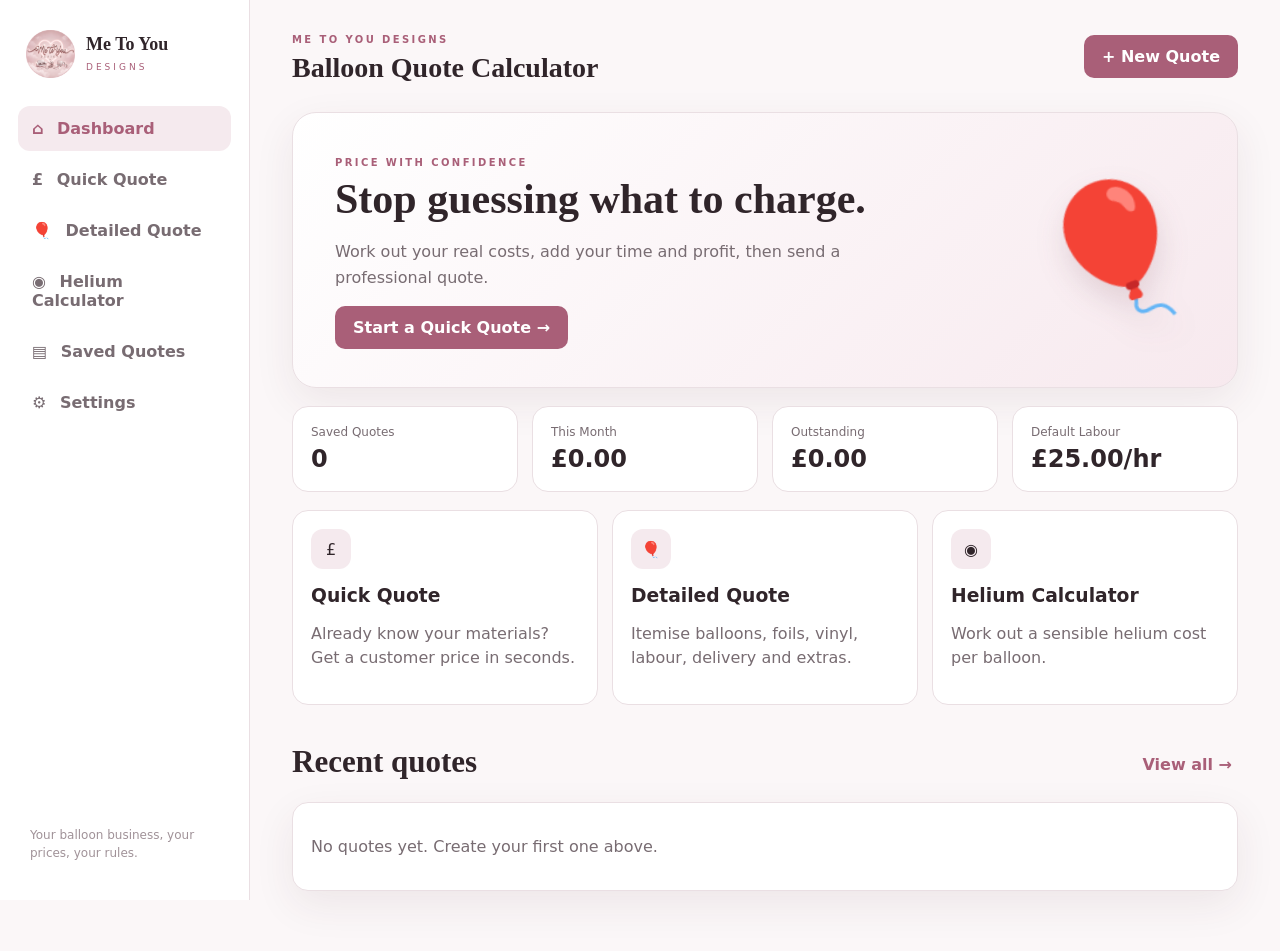
==== commit bd45264c: "Add files via upload" ====
--- a/index.html
+++ b/index.html
@@ -8,7 +8,7 @@
 <body>
 <div class="app-shell">
   <aside class="sidebar">
-    <div class="brand"><div class="brand-mark">M<span>2</span>Y</div><div><strong>Me To You</strong><small>DESIGNS</small></div></div>
+    <div class="brand"><div class="brand-logo-wrap"><img class="brand-logo" src="logo.PNG" alt="Me To You Designs logo" onerror="this.style.display='none';this.nextElementSibling.style.display='grid';"><div class="brand-mark-fallback">M<span>2</span>Y</div></div><div><strong>Me To You</strong><small>DESIGNS</small></div></div>
     <nav>
       <button class="nav active" data-page="dashboard">⌂ <span>Dashboard</span></button>
       <button class="nav" data-page="quick">£ <span>Quick Quote</span></button>
--- a/styles.css
+++ b/styles.css
@@ -1 +1,9 @@
-:root{--pink:#c8899d;--rose:#a95f78;--ink:#30252a;--muted:#786c72;--bg:#fbf7f8;--card:#fff;--line:#eadfe3;--soft:#f5eaee;--shadow:0 14px 40px rgba(77,42,55,.08)}*{box-sizing:border-box}body{margin:0;font-family:Inter,ui-sans-serif,system-ui,-apple-system,BlinkMacSystemFont,"Segoe UI",sans-serif;background:var(--bg);color:var(--ink)}button,input,select,textarea{font:inherit}button{cursor:pointer}.app-shell{min-height:100vh;display:flex}.sidebar{width:250px;background:#fff;border-right:1px solid var(--line);padding:26px 18px;display:flex;flex-direction:column;position:fixed;inset:0 auto 0 0}.brand{display:flex;gap:12px;align-items:center;padding:4px 8px 28px}.brand strong{display:block;font-family:Georgia,serif;font-size:18px}.brand small{letter-spacing:3px;color:var(--rose);font-size:9px}.brand-mark{width:48px;height:48px;border:1px solid #d9a8b8;border-radius:50%;display:grid;place-items:center;color:var(--rose);font-family:Georgia,serif;font-weight:700}.brand-mark span{font-size:10px;margin:0 2px}.sidebar nav{display:grid;gap:6px}.nav{border:0;background:transparent;text-align:left;padding:13px 14px;border-radius:12px;color:var(--muted);font-weight:600}.nav:hover,.nav.active{background:var(--soft);color:var(--rose)}.nav span{margin-left:8px}.side-note{margin-top:auto;font-size:12px;color:#a09298;line-height:1.5;padding:12px}main{margin-left:250px;width:calc(100% - 250px);max-width:1400px;margin-right:auto;padding:28px 42px 60px}header{display:flex;justify-content:space-between;align-items:center;margin-bottom:28px}.eyebrow{font-size:10px;letter-spacing:2.4px;color:var(--rose);font-weight:800}h1{font:700 28px Georgia,serif;margin:5px 0 0}h2{font:700 31px Georgia,serif;margin:5px 0 10px}h3{margin:0 0 8px}.pill,.primary,.secondary{border:0;border-radius:10px;padding:12px 18px;font-weight:700}.pill,.primary{background:var(--rose);color:#fff}.primary:hover{filter:brightness(.95)}.secondary{background:#fff;color:var(--rose);border:1px solid #d9bdc7}.small{padding:8px 12px;font-size:13px}.text-btn{background:none;border:0;color:var(--rose);font-weight:700}.mobile-menu{display:none}.page{display:none}.active-page{display:block}.hero{background:linear-gradient(135deg,#fff,#f7e9ee);border:1px solid var(--line);border-radius:24px;padding:38px 42px;display:flex;align-items:center;justify-content:space-between;box-shadow:var(--shadow)}.hero h2{font-size:42px;max-width:620px}.hero p{max-width:600px;color:var(--muted);font-size:16px;line-height:1.6}.hero-balloon{font-size:130px;filter:drop-shadow(0 15px 15px rgba(100,50,70,.15));transform:rotate(-8deg)}.stats{display:grid;grid-template-columns:repeat(4,1fr);gap:14px;margin:18px 0}.stats>div,.feature,.form-card,.mini-card,.toolbar{background:#fff;border:1px solid var(--line);border-radius:16px;padding:18px}.stats span{display:block;color:var(--muted);font-size:12px}.stats b{display:block;font-size:24px;margin-top:6px}.grid3{display:grid;grid-template-columns:repeat(3,1fr);gap:14px;margin:18px 0 34px}.feature{cursor:pointer;transition:.2s}.feature:hover{transform:translateY(-2px);box-shadow:var(--shadow)}.feature i{display:grid;place-items:center;width:40px;height:40px;background:var(--soft);border-radius:12px;font-style:normal;margin-bottom:16px}.feature p,.page-intro p{color:var(--muted);line-height:1.5}.section-head,.items-head{display:flex;justify-content:space-between;align-items:center;margin:18px 0 12px}.quote-list{display:grid;gap:10px}.quote-row{background:#fff;border:1px solid var(--line);border-radius:14px;padding:16px 18px;display:grid;grid-template-columns:1fr auto auto;gap:18px;align-items:center}.quote-row .name{font-weight:800}.quote-row small{display:block;color:var(--muted);margin-top:4px}.quote-row strong{font-size:18px}.quote-actions{display:flex;gap:6px}.icon-btn{border:1px solid var(--line);background:#fff;border-radius:9px;padding:8px 10px;color:var(--muted)}.page-intro{margin-bottom:20px}.form-card{box-shadow:var(--shadow)}.form-grid{display:grid;grid-template-columns:repeat(2,minmax(0,1fr));gap:16px}.form-grid label,.mini-card label{display:grid;gap:7px;font-size:12px;font-weight:800;color:var(--muted)}.wide{grid-column:1/-1}input,select,textarea{width:100%;border:1px solid #dfd1d7;background:#fff;border-radius:10px;padding:12px 13px;color:var(--ink);outline:none}input:focus,select:focus,textarea:focus{border-color:var(--pink);box-shadow:0 0 0 3px #f6e7ec}textarea{resize:vertical;min-height:100px}.calc-panel{margin-top:22px;background:#f9f1f4;border-radius:14px;padding:16px;display:grid;grid-template-columns:repeat(5,1fr);gap:10px}.calc-panel>div{padding:10px}.calc-panel span{display:block;color:var(--muted);font-size:11px}.calc-panel b{display:block;margin-top:4px}.calc-panel .total{grid-column:1/-1;background:#fff;border-radius:11px;display:flex;justify-content:space-between;align-items:center}.calc-panel .total span{font-size:14px;font-weight:800;color:var(--ink)}.calc-panel .total b{font-size:26px;color:var(--rose)}.actions{display:flex;justify-content:flex-end;gap:10px;margin-top:18px}.item-row{display:grid;grid-template-columns:2fr 90px 120px 120px 42px;gap:8px;align-items:center;margin:8px 0}.item-row input{padding:10px}.two-cards{display:grid;grid-template-columns:1fr 1fr;gap:14px;margin-top:16px}.mini-card{box-shadow:none}.mini-card label+label{margin-top:12px}.helium-result{margin-top:22px;text-align:center;background:#f9f1f4;padding:28px;border-radius:15px}.helium-result span,.helium-result small{display:block;color:var(--muted)}.helium-result strong{display:block;font:700 44px Georgia,serif;color:var(--rose);margin:7px}.tip{margin-top:12px;padding:12px;background:#fff7e9;border:1px solid #f1dfbd;border-radius:10px;color:#806b48;font-size:12px}.narrow{max-width:760px}.toolbar{display:flex;gap:10px;margin-bottom:14px}.toolbar input{flex:1}.modal{display:none;position:fixed;inset:0;background:rgba(38,25,30,.45);z-index:20;padding:30px;overflow:auto}.modal.show{display:grid;place-items:center}.modal-box{background:#fff;border-radius:18px;max-width:800px;width:100%;padding:30px;position:relative;box-shadow:0 30px 80px rgba(0,0,0,.2)}.close{position:absolute;right:14px;top:10px;border:0;background:none;font-size:30px;color:#8c7d83}.quote-paper{border:1px solid var(--line);padding:32px;border-radius:12px}.quote-paper header{border-bottom:1px solid var(--line);padding-bottom:18px}.quote-paper .quote-total{text-align:right;font-size:28px;color:var(--rose);font-weight:800}.toast{position:fixed;bottom:24px;right:24px;background:#30252a;color:#fff;padding:12px 16px;border-radius:10px;opacity:0;transform:translateY(10px);transition:.2s;z-index:30}.toast.show{opacity:1;transform:none}@media(max-width:900px){.sidebar{transform:translateX(-100%);z-index:10;transition:.2s}.sidebar.open{transform:none}main{margin-left:0;width:100%;padding:20px}.mobile-menu{display:block;border:0;background:none;font-size:24px;margin-right:10px}header{justify-content:flex-start;gap:10px}header .pill{margin-left:auto}.hero{padding:28px}.hero h2{font-size:32px}.hero-balloon{font-size:80px}.stats,.grid3{grid-template-columns:1fr 1fr}.calc-panel{grid-template-columns:repeat(2,1fr)}.item-row{grid-template-columns:1fr 70px 100px 100px 38px;overflow:auto}.quote-row{grid-template-columns:1fr auto}.quote-actions{grid-column:1/-1}.two-cards{grid-template-columns:1fr}}@media(max-width:600px){h1{font-size:22px}.stats,.grid3,.form-grid{grid-template-columns:1fr}.hero{display:block}.hero-balloon{display:none}.calc-panel{grid-template-columns:1fr 1fr}.form-card{padding:14px}.toolbar{display:grid}.quote-row{grid-template-columns:1fr}.quote-row strong{margin-top:4px}.actions{justify-content:stretch}.actions button{flex:1}.pill{padding:10px 12px;font-size:12px}}
+:root{--pink:#c8899d;--rose:#a95f78;--ink:#30252a;--muted:#786c72;--bg:#fbf7f8;--card:#fff;--line:#eadfe3;--soft:#f5eaee;--shadow:0 14px 40px rgba(77,42,55,.08)}*{box-sizing:border-box}body{margin:0;font-family:Inter,ui-sans-serif,system-ui,-apple-system,BlinkMacSystemFont,"Segoe UI",sans-serif;background:var(--bg);color:var(--ink)}button,input,select,textarea{font:inherit}button{cursor:pointer}.app-shell{min-height:100vh;display:flex}.sidebar{width:250px;background:#fff;border-right:1px solid var(--line);padding:26px 18px;display:flex;flex-direction:column;position:fixed;inset:0 auto 0 0}.brand{display:flex;gap:12px;align-items:center;padding:4px 8px 28px}.brand-logo-wrap{width:48px;height:48px;flex:0 0 48px;position:relative}.brand-logo{width:48px;height:48px;object-fit:contain;display:block}.brand-mark-fallback{display:none;width:48px;height:48px;border:1px solid #d9a8b8;border-radius:50%;place-items:center;color:var(--rose);font-family:Georgia,serif;font-weight:700;position:absolute;inset:0}.brand strong{display:block;font-family:Georgia,serif;font-size:18px}.brand small{letter-spacing:3px;color:var(--rose);font-size:9px}.brand-mark{width:48px;height:48px;border:1px solid #d9a8b8;border-radius:50%;display:grid;place-items:center;color:var(--rose);font-family:Georgia,serif;font-weight:700}.brand-mark span{font-size:10px;margin:0 2px}.sidebar nav{display:grid;gap:6px}.nav{border:0;background:transparent;text-align:left;padding:13px 14px;border-radius:12px;color:var(--muted);font-weight:600}.nav:hover,.nav.active{background:var(--soft);color:var(--rose)}.nav span{margin-left:8px}.side-note{margin-top:auto;font-size:12px;color:#a09298;line-height:1.5;padding:12px}main{margin-left:250px;width:calc(100% - 250px);max-width:1400px;margin-right:auto;padding:28px 42px 60px}header{display:flex;justify-content:space-between;align-items:center;margin-bottom:28px}.eyebrow{font-size:10px;letter-spacing:2.4px;color:var(--rose);font-weight:800}h1{font:700 28px Georgia,serif;margin:5px 0 0}h2{font:700 31px Georgia,serif;margin:5px 0 10px}h3{margin:0 0 8px}.pill,.primary,.secondary{border:0;border-radius:10px;padding:12px 18px;font-weight:700}.pill,.primary{background:var(--rose);color:#fff}.primary:hover{filter:brightness(.95)}.secondary{background:#fff;color:var(--rose);border:1px solid #d9bdc7}.small{padding:8px 12px;font-size:13px}.text-btn{background:none;border:0;color:var(--rose);font-weight:700}.mobile-menu{display:none}.page{display:none}.active-page{display:block}.hero{background:linear-gradient(135deg,#fff,#f7e9ee);border:1px solid var(--line);border-radius:24px;padding:38px 42px;display:flex;align-items:center;justify-content:space-between;box-shadow:var(--shadow)}.hero h2{font-size:42px;max-width:620px}.hero p{max-width:600px;color:var(--muted);font-size:16px;line-height:1.6}.hero-balloon{font-size:130px;filter:drop-shadow(0 15px 15px rgba(100,50,70,.15));transform:rotate(-8deg)}.stats{display:grid;grid-template-columns:repeat(4,1fr);gap:14px;margin:18px 0}.stats>div,.feature,.form-card,.mini-card,.toolbar{background:#fff;border:1px solid var(--line);border-radius:16px;padding:18px}.stats span{display:block;color:var(--muted);font-size:12px}.stats b{display:block;font-size:24px;margin-top:6px}.grid3{display:grid;grid-template-columns:repeat(3,1fr);gap:14px;margin:18px 0 34px}.feature{cursor:pointer;transition:.2s}.feature:hover{transform:translateY(-2px);box-shadow:var(--shadow)}.feature i{display:grid;place-items:center;width:40px;height:40px;background:var(--soft);border-radius:12px;font-style:normal;margin-bottom:16px}.feature p,.page-intro p{color:var(--muted);line-height:1.5}.section-head,.items-head{display:flex;justify-content:space-between;align-items:center;margin:18px 0 12px}.quote-list{display:grid;gap:10px}.quote-row{background:#fff;border:1px solid var(--line);border-radius:14px;padding:16px 18px;display:grid;grid-template-columns:1fr auto auto;gap:18px;align-items:center}.quote-row .name{font-weight:800}.quote-row small{display:block;color:var(--muted);margin-top:4px}.quote-row strong{font-size:18px}.quote-actions{display:flex;gap:6px}.icon-btn{border:1px solid var(--line);background:#fff;border-radius:9px;padding:8px 10px;color:var(--muted)}.page-intro{margin-bottom:20px}.form-card{box-shadow:var(--shadow)}.form-grid{display:grid;grid-template-columns:repeat(2,minmax(0,1fr));gap:16px}.form-grid label,.mini-card label{display:grid;gap:7px;font-size:12px;font-weight:800;color:var(--muted)}.wide{grid-column:1/-1}input,select,textarea{width:100%;border:1px solid #dfd1d7;background:#fff;border-radius:10px;padding:12px 13px;color:var(--ink);outline:none}input:focus,select:focus,textarea:focus{border-color:var(--pink);box-shadow:0 0 0 3px #f6e7ec}textarea{resize:vertical;min-height:100px}.calc-panel{margin-top:22px;background:#f9f1f4;border-radius:14px;padding:16px;display:grid;grid-template-columns:repeat(5,1fr);gap:10px}.calc-panel>div{padding:10px}.calc-panel span{display:block;color:var(--muted);font-size:11px}.calc-panel b{display:block;margin-top:4px}.calc-panel .total{grid-column:1/-1;background:#fff;border-radius:11px;display:flex;justify-content:space-between;align-items:center}.calc-panel .total span{font-size:14px;font-weight:800;color:var(--ink)}.calc-panel .total b{font-size:26px;color:var(--rose)}.actions{display:flex;justify-content:flex-end;gap:10px;margin-top:18px}.item-row{display:grid;grid-template-columns:2fr 90px 120px 120px 42px;gap:8px;align-items:center;margin:8px 0}.item-row input{padding:10px}.two-cards{display:grid;grid-template-columns:1fr 1fr;gap:14px;margin-top:16px}.mini-card{box-shadow:none}.mini-card label+label{margin-top:12px}.helium-result{margin-top:22px;text-align:center;background:#f9f1f4;padding:28px;border-radius:15px}.helium-result span,.helium-result small{display:block;color:var(--muted)}.helium-result strong{display:block;font:700 44px Georgia,serif;color:var(--rose);margin:7px}.tip{margin-top:12px;padding:12px;background:#fff7e9;border:1px solid #f1dfbd;border-radius:10px;color:#806b48;font-size:12px}.narrow{max-width:760px}.toolbar{display:flex;gap:10px;margin-bottom:14px}.toolbar input{flex:1}.modal{display:none;position:fixed;inset:0;background:rgba(38,25,30,.45);z-index:20;padding:30px;overflow:auto}.modal.show{display:grid;place-items:center}.modal-box{background:#fff;border-radius:18px;max-width:800px;width:100%;padding:30px;position:relative;box-shadow:0 30px 80px rgba(0,0,0,.2)}.close{position:absolute;right:14px;top:10px;border:0;background:none;font-size:30px;color:#8c7d83}.quote-paper{border:1px solid var(--line);padding:32px;border-radius:12px}.quote-paper header{border-bottom:1px solid var(--line);padding-bottom:18px}.quote-paper .quote-total{text-align:right;font-size:28px;color:var(--rose);font-weight:800}.toast{position:fixed;bottom:24px;right:24px;background:#30252a;color:#fff;padding:12px 16px;border-radius:10px;opacity:0;transform:translateY(10px);transition:.2s;z-index:30}.toast.show{opacity:1;transform:none}@media(max-width:900px){.sidebar{transform:translateX(-100%);z-index:10;transition:.2s}.sidebar.open{transform:none}main{margin-left:0;width:100%;padding:20px}.mobile-menu{display:block;border:0;background:none;font-size:24px;margin-right:10px}header{justify-content:flex-start;gap:10px}header .pill{margin-left:auto}.hero{padding:28px}.hero h2{font-size:32px}.hero-balloon{font-size:80px}.stats,.grid3{grid-template-columns:1fr 1fr}.calc-panel{grid-template-columns:repeat(2,1fr)}.item-row{grid-template-columns:1fr 70px 100px 100px 38px;overflow:auto}.quote-row{grid-template-columns:1fr auto}.quote-actions{grid-column:1/-1}.two-cards{grid-template-columns:1fr}}@media(max-width:600px){h1{font-size:22px}.stats,.grid3,.form-grid{grid-template-columns:1fr}.hero{display:block}.hero-balloon{display:none}.calc-panel{grid-template-columns:1fr 1fr}.form-card{padding:14px}.toolbar{display:grid}.quote-row{grid-template-columns:1fr}.quote-row strong{margin-top:4px}.actions{justify-content:stretch}.actions button{flex:1}.pill{padding:10px 12px;font-size:12px}}
+
+/* Me To You Designs uploaded logo */
+.brand-logo, .site-logo, header img[alt*="logo" i] {
+  max-height: 58px;
+  width: auto;
+  object-fit: contain;
+  display: block;
+}
